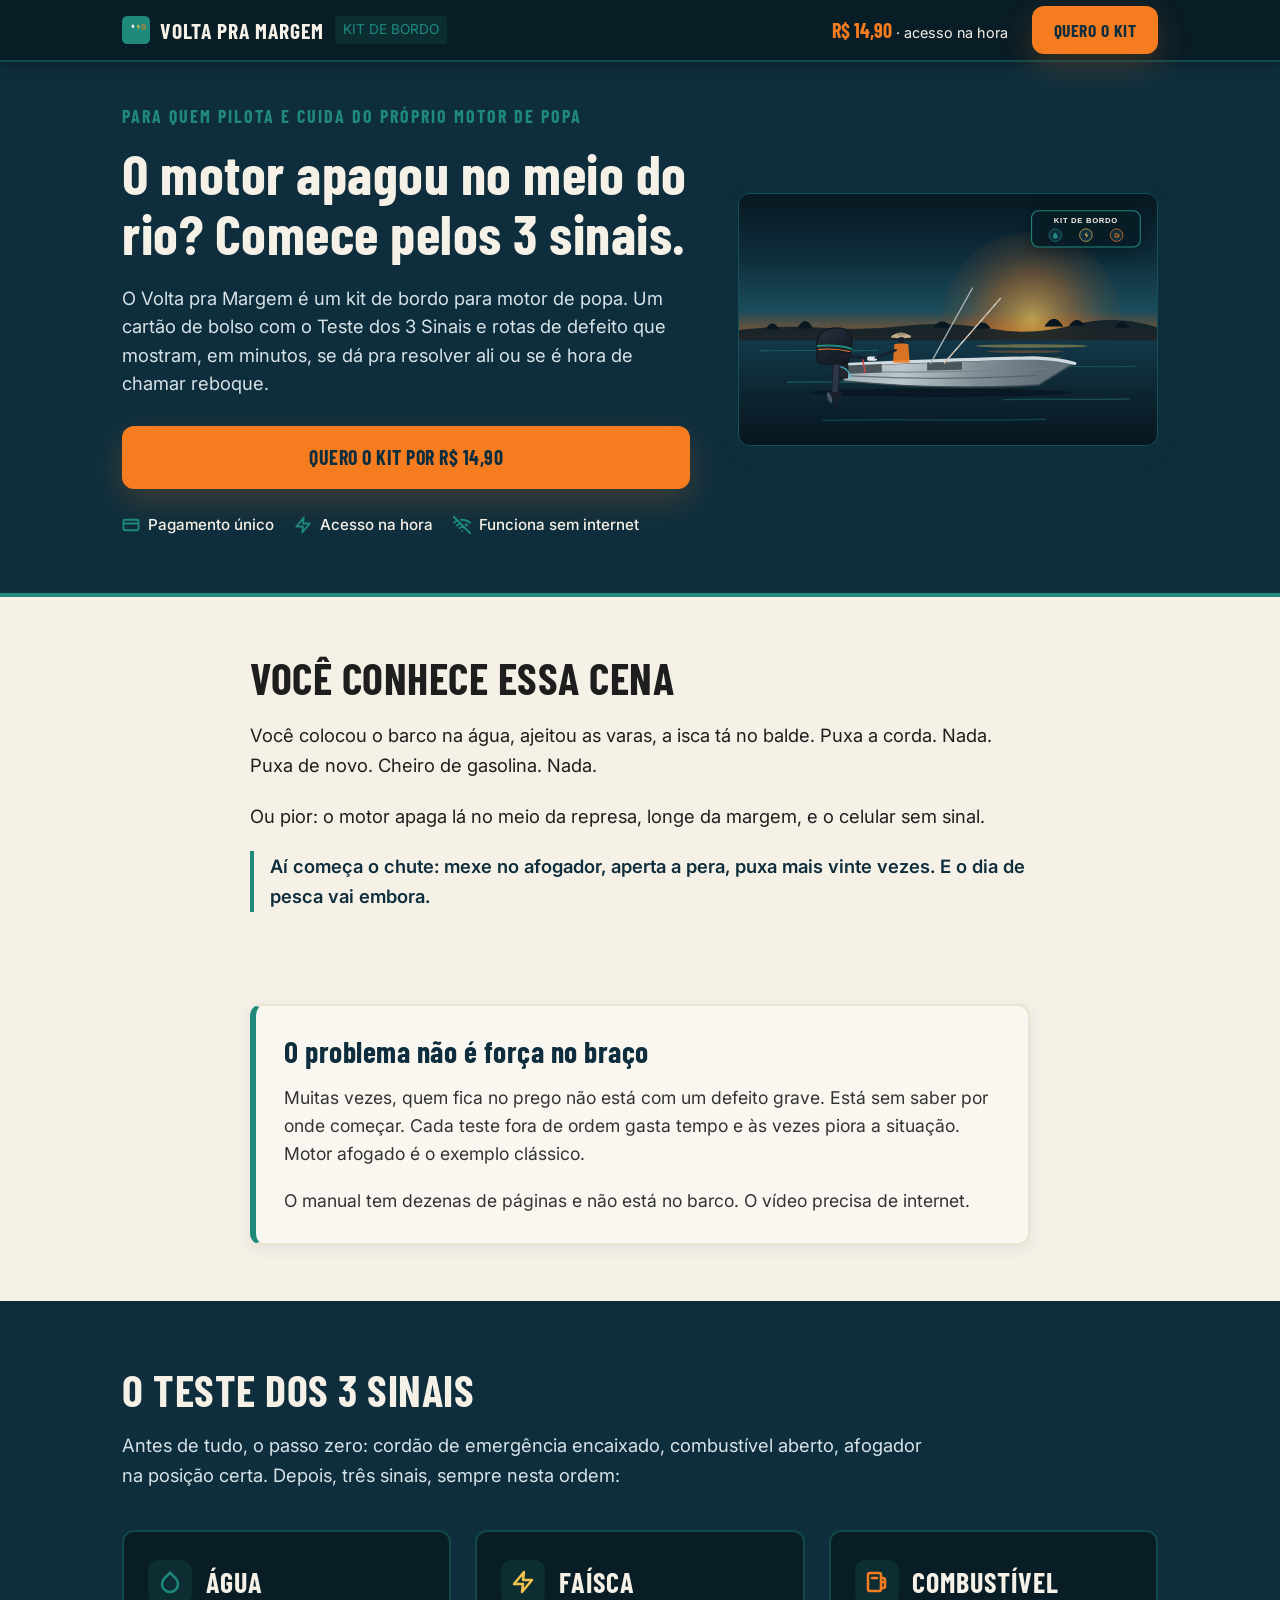
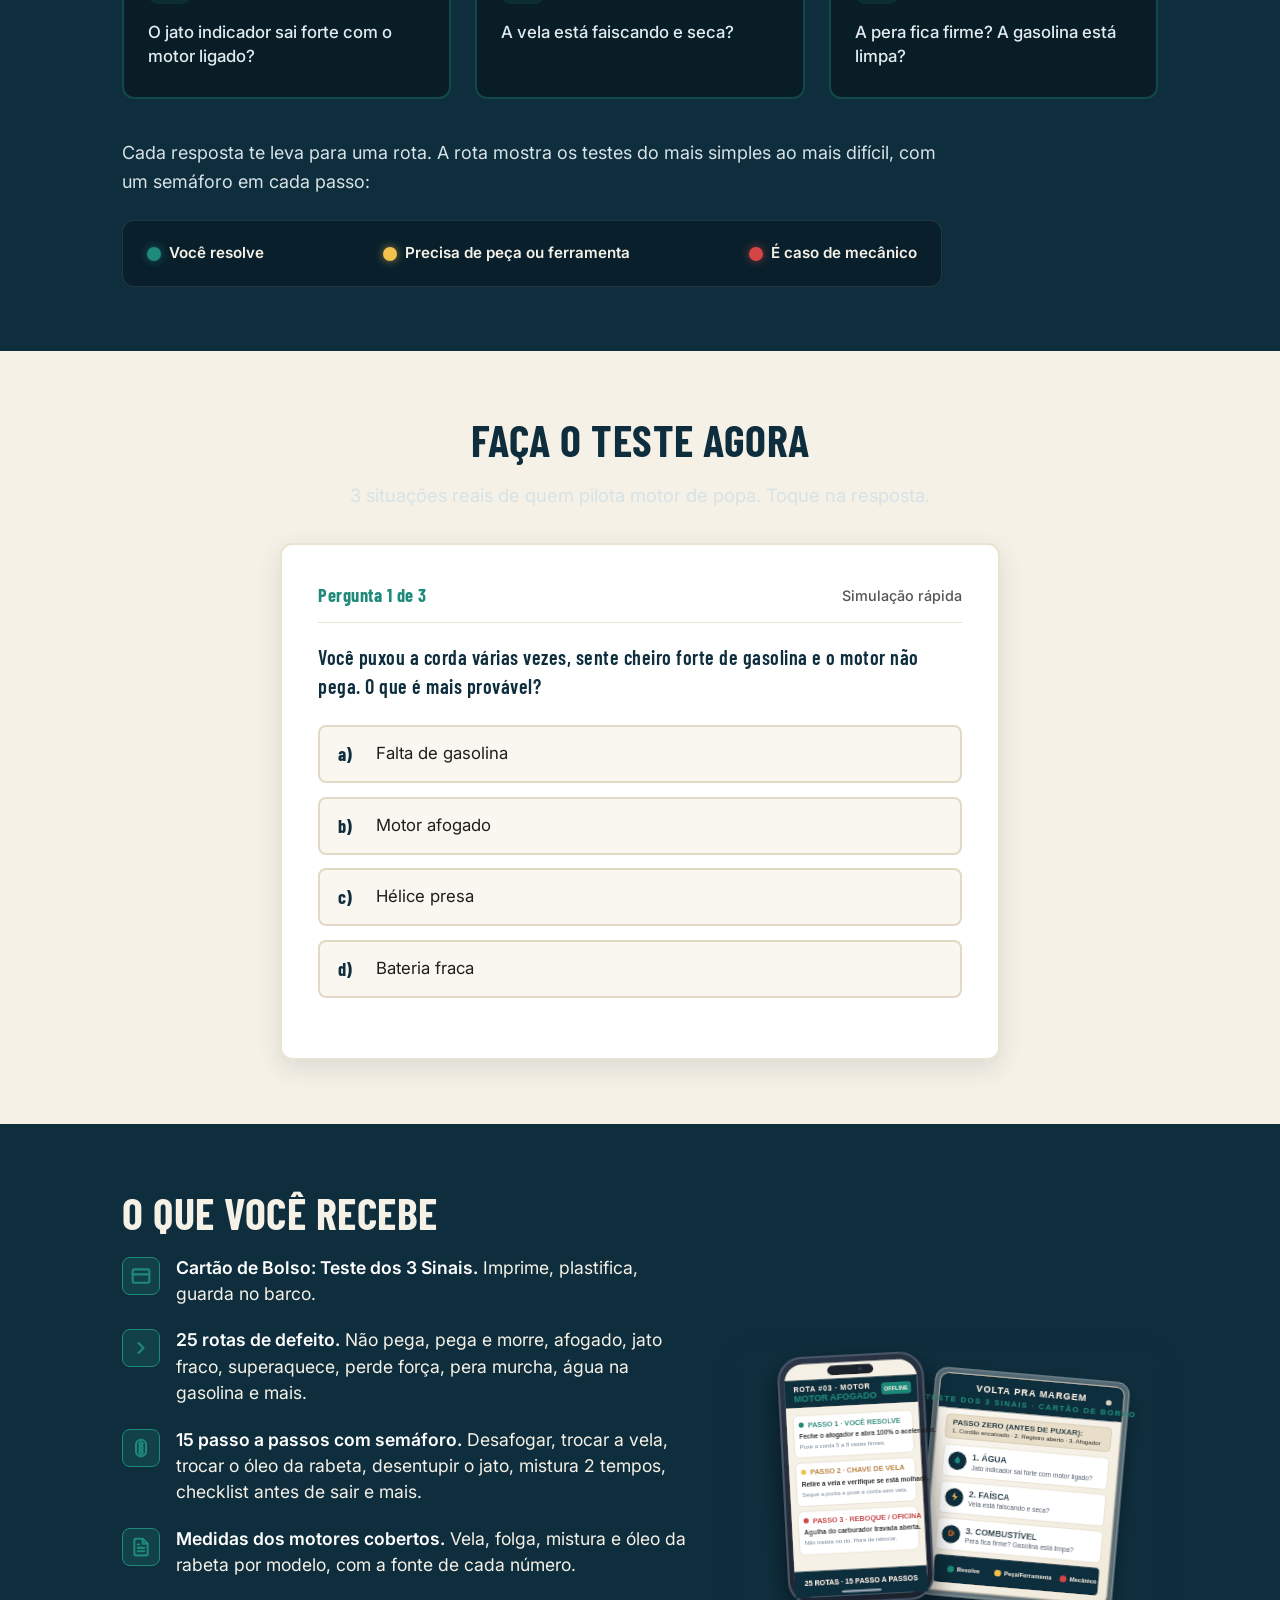
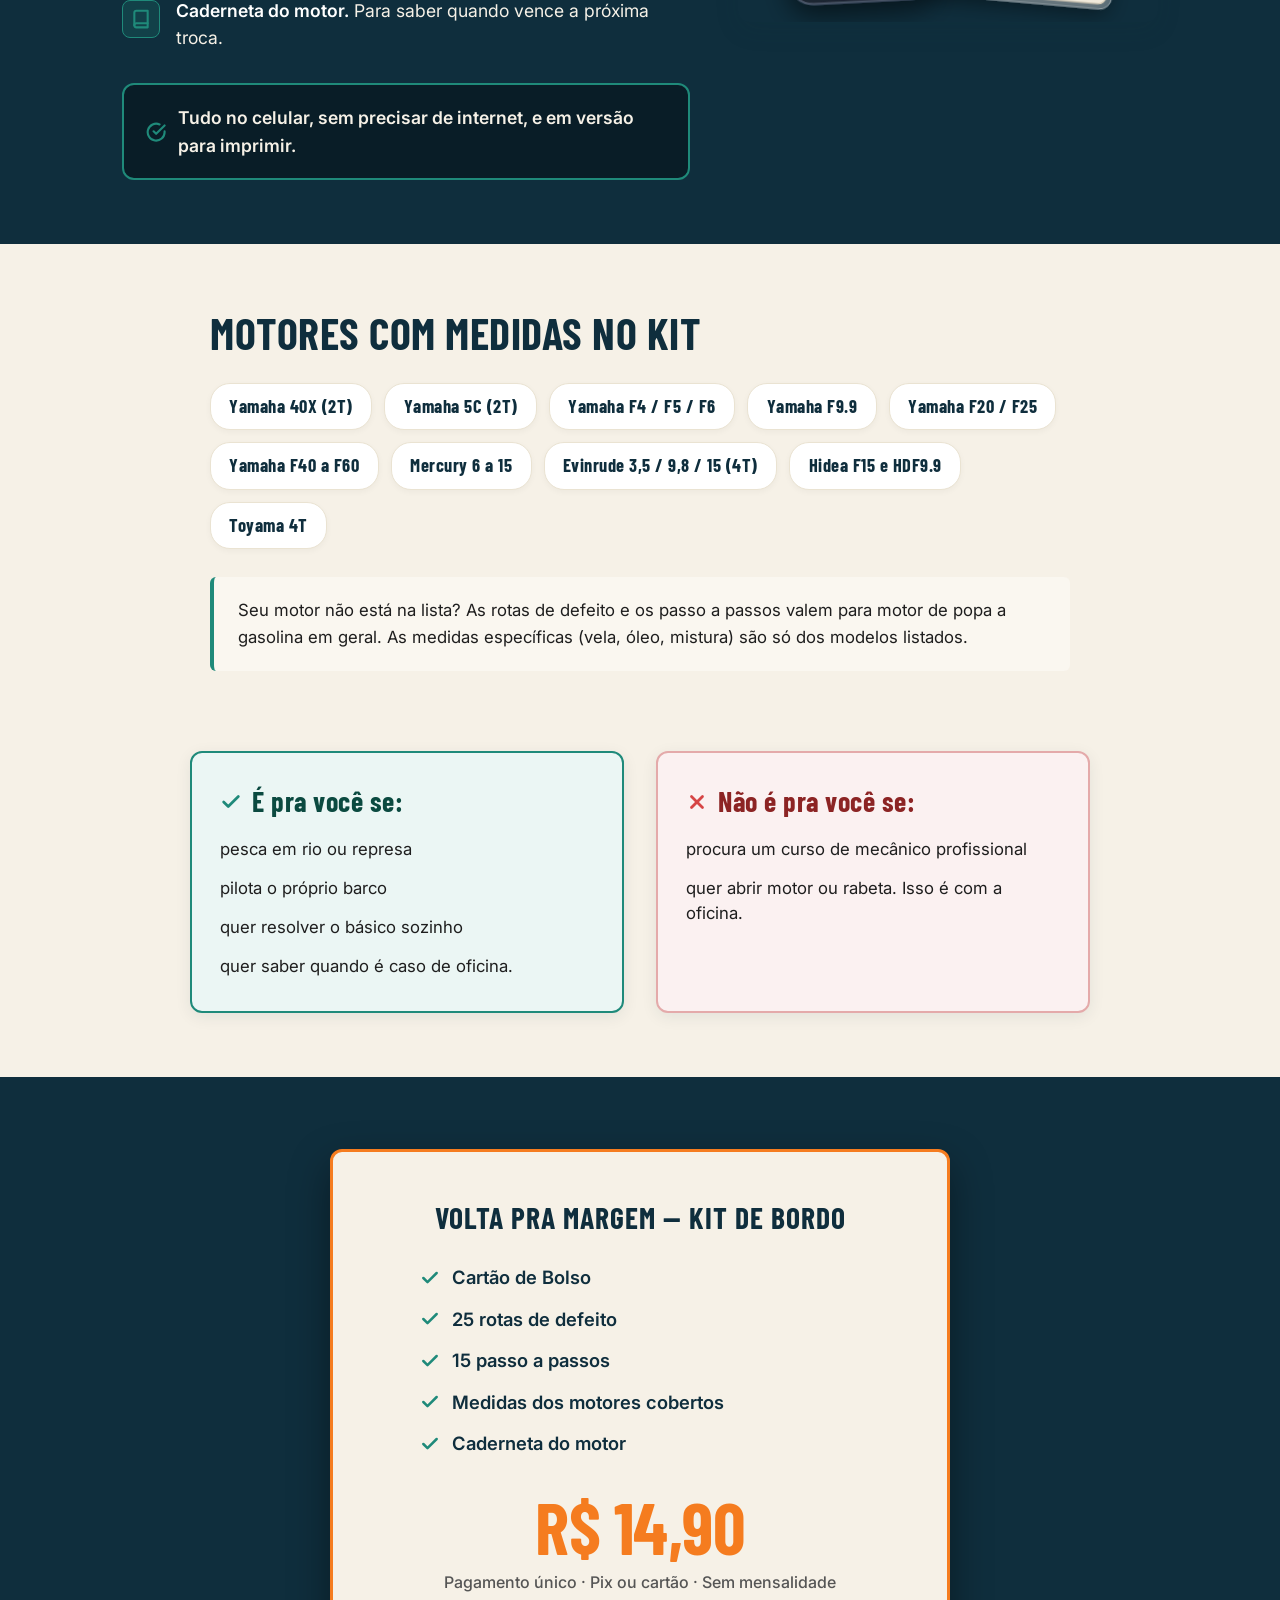
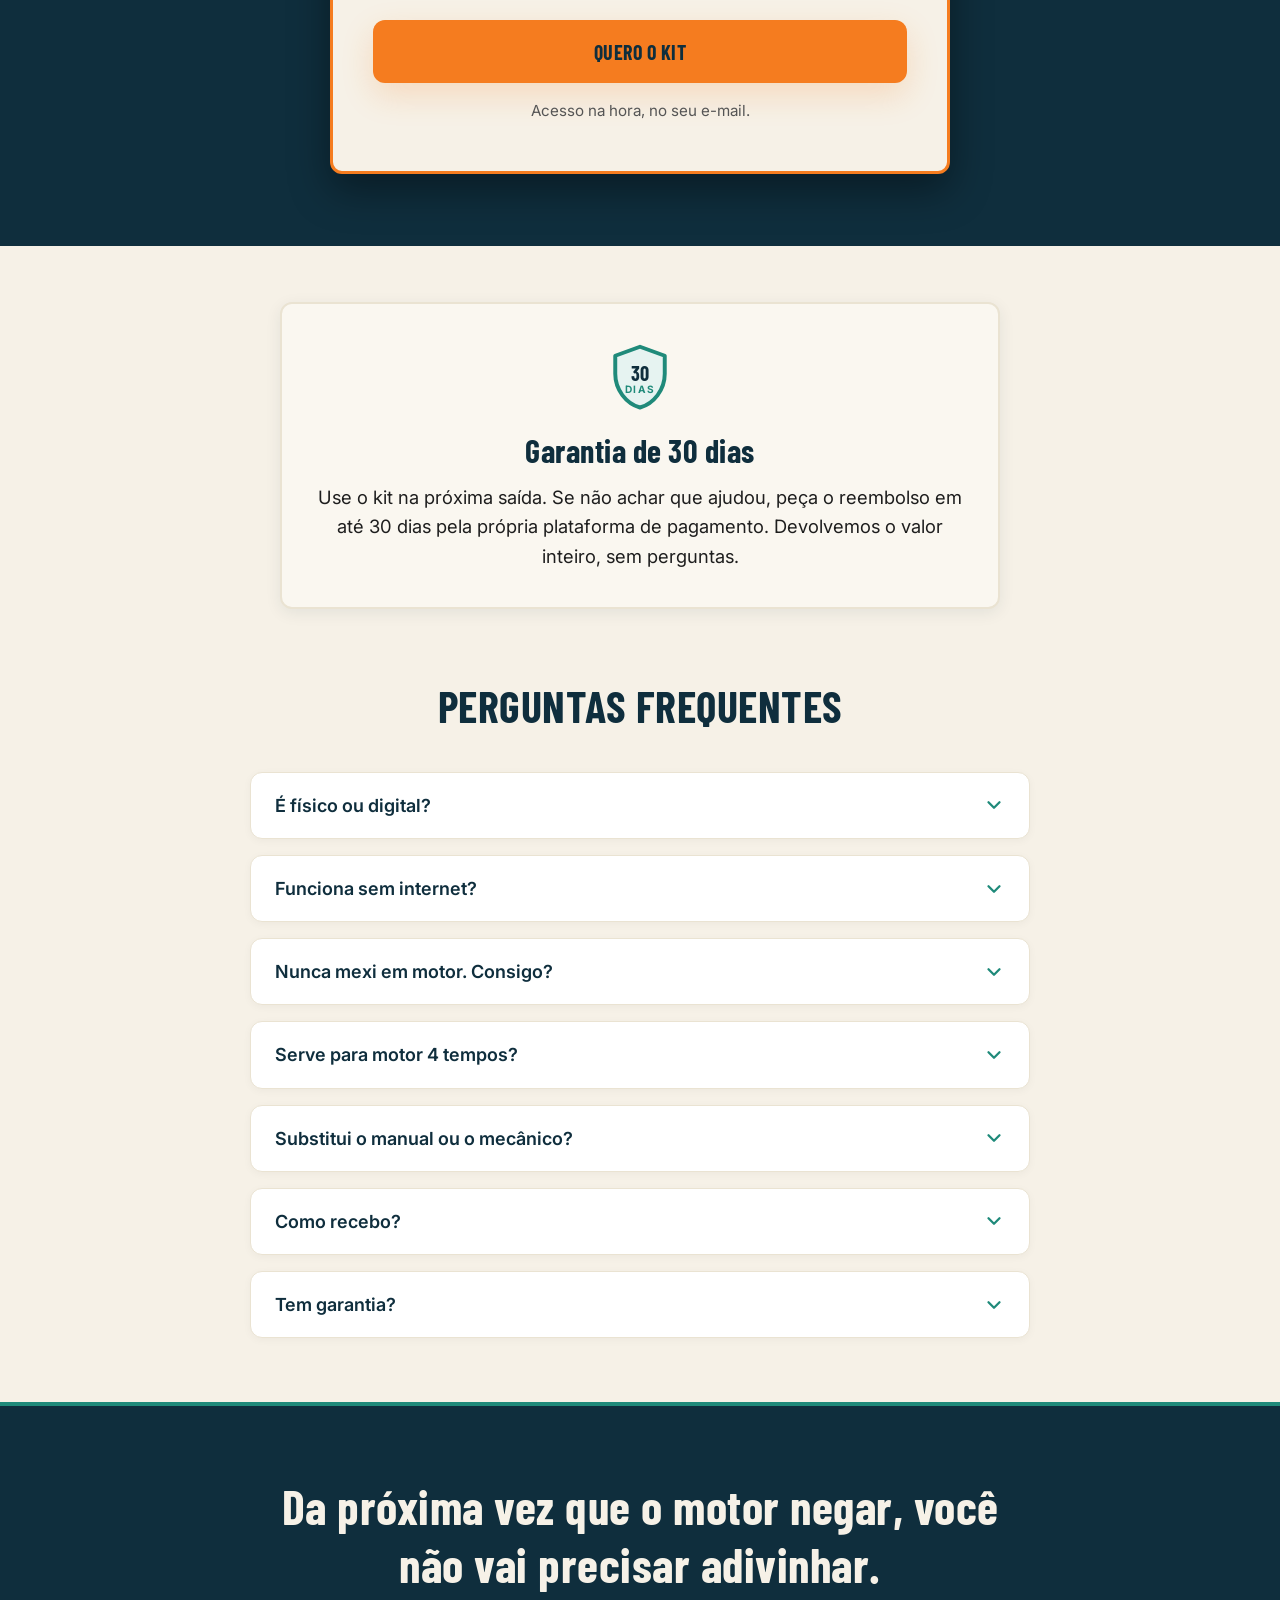
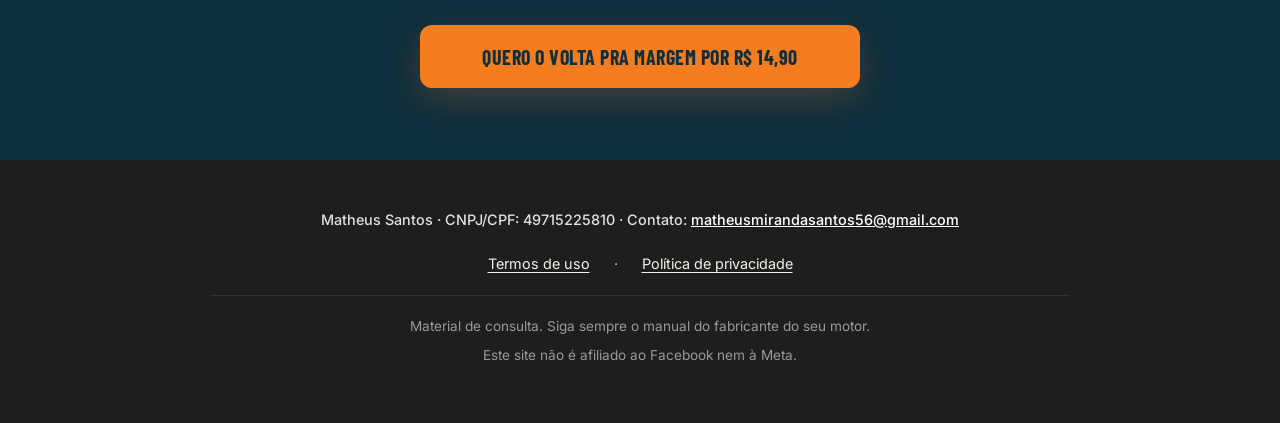
==== index.html @ 2befd1b4 "Add files via upload" ====
<!DOCTYPE html>
<html lang="pt-BR">
<head>
  <meta charset="UTF-8">
  <meta name="viewport" content="width=device-width, initial-scale=1.0">
  <title>Volta pra Margem | Kit de bordo para motor de popa</title>
  
  <!-- SEO Básico e Metadados -->
  <meta name="description" content="O motor apagou no meio do rio? O Volta pra Margem é um kit de bordo para motor de popa com o Teste dos 3 Sinais e rotas de defeito que mostram, em minutos, se dá pra resolver ali ou se é hora de chamar reboque.">
  <meta name="author" content="Matheus Santos">
  <meta name="robots" content="index, follow">
  <link rel="canonical" href="./index.html">
  <link rel="icon" type="image/svg+xml" href="assets/favicon.svg">

  <!-- Open Graph / Redes Sociais -->
  <meta property="og:type" content="website">
  <meta property="og:url" content="./">
  <meta property="og:title" content="Volta pra Margem | Kit de bordo para motor de popa">
  <meta property="og:description" content="O motor apagou no meio do rio? Comece pelos 3 sinais. Kit de bordo para motor de popa por R$ 14,90 com acesso na hora.">
  <meta property="og:image" content="assets/og.png">
  <meta property="og:locale" content="pt_BR">
  <meta name="twitter:card" content="summary_large_image">
  <meta name="twitter:title" content="Volta pra Margem | Kit de bordo para motor de popa">
  <meta name="twitter:description" content="O motor apagou no meio do rio? Comece pelos 3 sinais. Kit de bordo para motor de popa com rotas de defeito.">
  <meta name="twitter:image" content="assets/og.png">

  <!-- Fontes do Google: Barlow Condensed (700) e Inter (400, 500, 600, 700) -->
  <link rel="preconnect" href="https://fonts.googleapis.com">
  <link rel="preconnect" href="https://fonts.gstatic.com" crossorigin>
  <link href="https://fonts.googleapis.com/css2?family=Barlow+Condensed:wght@700&family=Inter:wght@400;500;600;700&display=swap" rel="stylesheet">

  <!-- Folha de Estilos Principal -->
  <link rel="stylesheet" href="assets/style.css">

  <!-- Meta Pixel Code -->
  <script>
    const PIXEL_META_ID = '515619077217163';
    // Se o ID ainda for marcador entre colchetes, não carrega o pixel
    if (PIXEL_META_ID && !PIXEL_META_ID.includes('[') && !PIXEL_META_ID.includes(']')) {
      !function(f,b,e,v,n,t,s)
      {if(f.fbq)return;n=f.fbq=function(){n.callMethod?
      n.callMethod.apply(n,arguments):n.queue.push(arguments)};
      if(!f._fbq)f._fbq=n;n.push=n;n.loaded=!0;n.version='2.0';
      n.queue=[];t=b.createElement(e);t.async=!0;
      t.src=v;s=b.getElementsByTagName(e)[0];
      s.parentNode.insertBefore(t,s)}(window, document,'script',
      'https://connect.facebook.net/en_US/fbevents.js');
      fbq('init', PIXEL_META_ID);
      fbq('track', 'PageView');
    }
  </script>
  <noscript>
    <img height="1" width="1" style="display:none" alt=""
         src="https://www.facebook.com/tr?id=515619077217163&ev=PageView&noscript=1"/>
  </noscript>
  <!-- End Meta Pixel Code -->

  <!-- SCRIPT_UTMIFY: Se preenchido no futuro, o script deve ser inserido abaixo -->
  <!-- [SCRIPT_UTMIFY] -->
</head>
<body>

  <!-- ==========================================================================
       1. BARRAS DE FIXAÇÃO (Desktop Topo / Mobile Rodapé)
       ========================================================================== -->
  <!-- Barra fixa no topo (SÓ DESKTOP) -->
  <header class="barra-fixa-desktop" aria-label="Cabeçalho fixo">
    <div class="container">
      <div class="logo-wrapper">
        <svg width="28" height="28" viewBox="0 0 64 64" fill="none" aria-hidden="true">
          <rect width="64" height="64" rx="12" fill="#1F8A7A"/>
          <path d="M22 24C22 22 25 18 25 18C25 18 28 22 28 24C28 26 26.5 27.5 25 27.5C23.5 27.5 22 26 22 24Z" fill="#F6F1E7"/>
          <path d="M38 17L33.5 25H37.5L35.5 32L41.5 23.5H37.5L38 17Z" fill="#F2C14E"/>
          <path d="M47 20H51C52 20 53 21 53 22V29H46V21C46 20.5 46.5 20 47 20Z" stroke="#F57C1F" stroke-width="2" fill="none"/>
        </svg>
        <span class="logo-texto">VOLTA PRA MARGEM</span>
        <span class="logo-tag">KIT DE BORDO</span>
      </div>
      <div class="acoes-desktop">
        <div class="preco-topo">
          R$ 14,90 <span>· acesso na hora</span>
        </div>
        <a href="https://pay.cakto.com.br/3dviaos_1294380" class="btn-compra btn-checkout" data-checkout="https://pay.cakto.com.br/3dviaos_1294380">
          Quero o kit
        </a>
      </div>
    </div>
  </header>

  <!-- Botão fixo no rodapé (SÓ CELULAR, aparece depois do hero) -->
  <aside id="barraMobile" class="barra-fixa-mobile" aria-hidden="true" aria-label="Barra de compra rápida">
    <div class="info-mobile">
      <span class="preco-mobile">R$ 14,90</span>
      <span class="texto-mobile">acesso na hora</span>
    </div>
    <a href="https://pay.cakto.com.br/3dviaos_1294380" class="btn-compra btn-checkout" data-checkout="https://pay.cakto.com.br/3dviaos_1294380">
      Quero o kit
    </a>
  </aside>

  <!-- ==========================================================================
       2. HERO (Fundo Azul-Rio, Texto Areia)
       ========================================================================== -->
  <section id="hero" class="secao-hero">
    <div class="container">
      <div class="hero-grid">
        <div class="hero-conteudo">
          <span class="pre-titulo">PARA QUEM PILOTA E CUIDA DO PRÓPRIO MOTOR DE POPA</span>
          <h1 class="titulo-hero">O motor apagou no meio do rio? Comece pelos 3 sinais.</h1>
          <p class="subtitulo-hero">
            O Volta pra Margem é um kit de bordo para motor de popa. Um cartão de bolso com o Teste dos 3 Sinais e rotas de defeito que mostram, em minutos, se dá pra resolver ali ou se é hora de chamar reboque.
          </p>

          <div class="hero-cta">
            <a href="https://pay.cakto.com.br/3dviaos_1294380" class="btn-compra btn-checkout" data-checkout="https://pay.cakto.com.br/3dviaos_1294380">
              Quero o kit por R$ 14,90
            </a>
          </div>

          <div class="hero-beneficios" aria-label="Benefícios do kit">
            <div class="item-beneficio">
              <!-- Ícone Pagamento Único SVG -->
              <svg viewBox="0 0 24 24" fill="none" stroke="currentColor" stroke-width="2.5" stroke-linecap="round" stroke-linejoin="round" aria-hidden="true">
                <rect x="2" y="5" width="20" height="14" rx="2"/>
                <line x1="2" y1="10" x2="22" y2="10"/>
              </svg>
              <span>Pagamento único</span>
            </div>

            <div class="item-beneficio">
              <!-- Ícone Raio Acesso Imediato SVG -->
              <svg viewBox="0 0 24 24" fill="none" stroke="currentColor" stroke-width="2.5" stroke-linecap="round" stroke-linejoin="round" aria-hidden="true">
                <polygon points="13 2 3 14 12 14 11 22 21 10 12 10 13 2"/>
              </svg>
              <span>Acesso na hora</span>
            </div>

            <div class="item-beneficio">
              <!-- Ícone Funciona sem internet SVG -->
              <svg viewBox="0 0 24 24" fill="none" stroke="currentColor" stroke-width="2.5" stroke-linecap="round" stroke-linejoin="round" aria-hidden="true">
                <line x1="1" y1="1" x2="23" y2="23"/>
                <path d="M16.72 11.06A10.94 10.94 0 0 1 19 12.55"/>
                <path d="M5 12.55a10.94 10.94 0 0 1 5.17-2.39"/>
                <path d="M10.71 5.05A16 16 0 0 1 22.58 9"/>
                <path d="M1.42 9a15.91 15.91 0 0 1 4.7-2.88"/>
                <path d="M8.53 16.11a6 6 0 0 1 6.95 0"/>
                <line x1="12" y1="20" x2="12.01" y2="20"/>
              </svg>
              <span>Funciona sem internet</span>
            </div>
          </div>
        </div>

        <div class="hero-imagem">
          <!-- TROCAR POR FOTO REAL DO CARTÃO NA MÃO, NO BARCO -->
          <img src="assets/hero-barco.svg" width="600" height="360" alt="Ilustração náutica de um barco de alumínio com motor de popa navegando numa represa ao entardecer" loading="eager">
        </div>
      </div>
    </div>
  </section>

  <!-- ==========================================================================
       3. A CENA (Fundo Areia)
       ========================================================================== -->
  <section class="secao-cena">
    <div class="container">
      <div class="cena-wrapper">
        <h2 class="titulo-secao">Você conhece essa cena</h2>
        <p class="paragrafo-cena">
          Você colocou o barco na água, ajeitou as varas, a isca tá no balde. Puxa a corda. Nada. Puxa de novo. Cheiro de gasolina. Nada.
        </p>
        <p class="paragrafo-cena">
          Ou pior: o motor apaga lá no meio da represa, longe da margem, e o celular sem sinal.
        </p>
        <p class="paragrafo-cena paragrafo-destaque">
          Aí começa o chute: mexe no afogador, aperta a pera, puxa mais vinte vezes. E o dia de pesca vai embora.
        </p>
      </div>
    </div>
  </section>

  <!-- ==========================================================================
       4. POR QUE ACONTECE (Fundo Areia, Caixa Destacada)
       ========================================================================== -->
  <section class="secao-porque">
    <div class="container">
      <div class="caixa-destaque-porque">
        <h3 class="tipo-placa">O problema não é força no braço</h3>
        <p>
          Muitas vezes, quem fica no prego não está com um defeito grave. Está sem saber por onde começar. Cada teste fora de ordem gasta tempo e às vezes piora a situação. Motor afogado é o exemplo clássico.
        </p>
        <p>
          O manual tem dezenas de páginas e não está no barco. O vídeo precisa de internet.
        </p>
      </div>
    </div>
  </section>

  <!-- ==========================================================================
       5. O MECANISMO (Fundo Azul-Rio)
       ========================================================================== -->
  <section class="secao-mecanismo">
    <div class="container">
      <div class="mecanismo-cabecalho">
        <h2 class="titulo-secao">O Teste dos 3 Sinais</h2>
        <p>
          Antes de tudo, o passo zero: cordão de emergência encaixado, combustível aberto, afogador na posição certa. Depois, três sinais, sempre nesta ordem:
        </p>
      </div>

      <!-- Três Cards Grandes: Água, Faísca, Combustível -->
      <div class="cards-tres-sinais">
        <!-- Card 1: Água -->
        <div class="card-sinal">
          <div class="card-sinal-topo">
            <div class="icone-sinal-svg" aria-hidden="true">
              <!-- Gota SVG Náutica sem emoji -->
              <svg width="24" height="24" viewBox="0 0 24 24" fill="none" stroke="#1F8A7A" stroke-width="2.5" stroke-linecap="round" stroke-linejoin="round">
                <path d="M12 2.69l5.66 5.66a8 8 0 1 1-11.31 0z"/>
              </svg>
            </div>
            <h3 class="card-sinal-nome">ÁGUA</h3>
          </div>
          <p class="card-sinal-pergunta">O jato indicador sai forte com o motor ligado?</p>
        </div>

        <!-- Card 2: Faísca -->
        <div class="card-sinal">
          <div class="card-sinal-topo">
            <div class="icone-sinal-svg" aria-hidden="true">
              <!-- Raio SVG Náutico sem emoji -->
              <svg width="24" height="24" viewBox="0 0 24 24" fill="none" stroke="#F2C14E" stroke-width="2.5" stroke-linecap="round" stroke-linejoin="round">
                <polygon points="13 2 3 14 12 14 11 22 21 10 12 10 13 2"/>
              </svg>
            </div>
            <h3 class="card-sinal-nome">FAÍSCA</h3>
          </div>
          <p class="card-sinal-pergunta">A vela está faiscando e seca?</p>
        </div>

        <!-- Card 3: Combustível -->
        <div class="card-sinal">
          <div class="card-sinal-topo">
            <div class="icone-sinal-svg" aria-hidden="true">
              <!-- Bomba de Combustível SVG Náutica sem emoji -->
              <svg width="24" height="24" viewBox="0 0 24 24" fill="none" stroke="#F57C1F" stroke-width="2.5" stroke-linecap="round" stroke-linejoin="round">
                <rect x="3" y="3" width="13" height="18" rx="2"/>
                <path d="M7 8h5"/>
                <path d="M16 8h2a2 2 0 0 1 2 2v6a2 2 0 0 1-2 2h-2"/>
                <line x1="16" y1="12" x2="20" y2="12"/>
              </svg>
            </div>
            <h3 class="card-sinal-nome">COMBUSTÍVEL</h3>
          </div>
          <p class="card-sinal-pergunta">A pera fica firme? A gasolina está limpa?</p>
        </div>
      </div>

      <p class="mecanismo-rodape-texto">
        Cada resposta te leva para uma rota. A rota mostra os testes do mais simples ao mais difícil, com um semáforo em cada passo:
      </p>

      <!-- Legenda do Semáforo (Três Pílulas Coloridas) -->
      <div class="legenda-semaforo" aria-label="Legenda do semáforo de manutenção">
        <div class="pilula-semaforo">
          <span class="ponto-semaforo ponto-verde" aria-hidden="true"></span>
          <span>Você resolve</span>
        </div>
        <div class="pilula-semaforo">
          <span class="ponto-semaforo ponto-amarelo" aria-hidden="true"></span>
          <span>Precisa de peça ou ferramenta</span>
        </div>
        <div class="pilula-semaforo">
          <span class="ponto-semaforo ponto-vermelho" aria-hidden="true"></span>
          <span>É caso de mecânico</span>
        </div>
      </div>
    </div>
  </section>

  <!-- ==========================================================================
       6. TESTE RÁPIDO INTERATIVO (Fundo Areia)
       ========================================================================== -->
  <section class="secao-teste">
    <div class="container">
      <div class="teste-container">
        <div class="mecanismo-cabecalho" style="text-align: center; margin-bottom: 2rem;">
          <h2 class="titulo-secao" style="color: var(--azul-rio);">Faça o teste agora</h2>
          <p class="subtitulo-secao">3 situações reais de quem pilota motor de popa. Toque na resposta.</p>
        </div>

        <div class="teste-card">
          <!-- Card de Perguntas -->
          <div id="testePerguntaContainer">
            <div class="teste-progresso">
              <span id="testeProgressoTexto" class="teste-progresso-texto">Pergunta 1 de 3</span>
              <span style="font-size: 0.9rem; color: var(--grafite-claro); font-weight: 500;">Simulação rápida</span>
            </div>

            <h3 id="testePerguntaTexto" class="teste-pergunta-texto">Carregando pergunta...</h3>

            <!-- Opções renderizadas dinamicamente via JS -->
            <div id="testeOpcoesContainer" class="teste-opcoes"></div>

            <!-- Explicação que surge após a resposta -->
            <div id="testeExplicacaoBox" class="teste-explicacao" role="alert">
              <div id="testeExplicacaoTitulo" class="teste-explicacao-titulo"></div>
              <p id="testeExplicacaoTexto" class="teste-explicacao-texto"></p>
            </div>

            <!-- Botão para avançar -->
            <button id="btnProximaPergunta" type="button" class="btn-proxima">
              Próxima Pergunta →
            </button>
          </div>

          <!-- Conclusão do Teste -->
          <div id="testeConclusaoContainer" class="teste-conclusao">
            <p class="teste-conclusao-frase">
              Isso é o que o Volta pra Margem faz em cada pane: te mostra a ordem certa.
            </p>
            <a href="https://pay.cakto.com.br/3dviaos_1294380" class="btn-compra btn-checkout" data-checkout="https://pay.cakto.com.br/3dviaos_1294380">
              Quero o kit por R$ 14,90
            </a>
          </div>
        </div>
      </div>
    </div>
  </section>

  <!-- ==========================================================================
       7. O QUE VEM NO KIT (Fundo Azul-Rio)
       ========================================================================== -->
  <section class="secao-kit">
    <div class="container">
      <div class="kit-grid">
        <div class="kit-conteudo">
          <h2 class="titulo-secao">O que você recebe</h2>
          <ul class="lista-itens-kit">
            <li class="item-kit">
              <div class="item-kit-icone" aria-hidden="true">
                <!-- Ícone Cartão SVG -->
                <svg viewBox="0 0 24 24" fill="none" stroke="currentColor" stroke-width="2.5" stroke-linecap="round" stroke-linejoin="round">
                  <rect x="2" y="4" width="20" height="16" rx="2"/>
                  <line x1="2" y1="10" x2="22" y2="10"/>
                </svg>
              </div>
              <div class="item-kit-texto">
                <strong>Cartão de Bolso: Teste dos 3 Sinais.</strong> Imprime, plastifica, guarda no barco.
              </div>
            </li>

            <li class="item-kit">
              <div class="item-kit-icone" aria-hidden="true">
                <!-- Ícone Rotas SVG -->
                <svg viewBox="0 0 24 24" fill="none" stroke="currentColor" stroke-width="2.5" stroke-linecap="round" stroke-linejoin="round">
                  <polyline points="9 18 15 12 9 6"/>
                </svg>
              </div>
              <div class="item-kit-texto">
                <strong>25 rotas de defeito.</strong> Não pega, pega e morre, afogado, jato fraco, superaquece, perde força, pera murcha, água na gasolina e mais.
              </div>
            </li>

            <li class="item-kit">
              <div class="item-kit-icone" aria-hidden="true">
                <!-- Ícone Semáforo SVG -->
                <svg viewBox="0 0 24 24" fill="none" stroke="currentColor" stroke-width="2.5" stroke-linecap="round" stroke-linejoin="round">
                  <rect x="6" y="2" width="12" height="20" rx="6"/>
                  <circle cx="12" cy="7" r="2"/>
                  <circle cx="12" cy="12" r="2"/>
                  <circle cx="12" cy="17" r="2"/>
                </svg>
              </div>
              <div class="item-kit-texto">
                <strong>15 passo a passos com semáforo.</strong> Desafogar, trocar a vela, trocar o óleo da rabeta, desentupir o jato, mistura 2 tempos, checklist antes de sair e mais.
              </div>
            </li>

            <li class="item-kit">
              <div class="item-kit-icone" aria-hidden="true">
                <!-- Ícone Tabela/Medidas SVG -->
                <svg viewBox="0 0 24 24" fill="none" stroke="currentColor" stroke-width="2.5" stroke-linecap="round" stroke-linejoin="round">
                  <path d="M14 2H6a2 2 0 0 0-2 2v16a2 2 0 0 0 2 2h12a2 2 0 0 0 2-2V8z"/>
                  <polyline points="14 2 14 8 20 8"/>
                  <line x1="16" y1="13" x2="8" y2="13"/>
                  <line x1="16" y1="17" x2="8" y2="17"/>
                  <polyline points="10 9 9 9 8 9"/>
                </svg>
              </div>
              <div class="item-kit-texto">
                <strong>Medidas dos motores cobertos.</strong> Vela, folga, mistura e óleo da rabeta por modelo, com a fonte de cada número.
              </div>
            </li>

            <li class="item-kit">
              <div class="item-kit-icone" aria-hidden="true">
                <!-- Ícone Caderneta SVG -->
                <svg viewBox="0 0 24 24" fill="none" stroke="currentColor" stroke-width="2.5" stroke-linecap="round" stroke-linejoin="round">
                  <path d="M4 19.5A2.5 2.5 0 0 1 6.5 17H20"/>
                  <path d="M6.5 2H20v20H6.5A2.5 2.5 0 0 1 4 19.5v-15A2.5 2.5 0 0 1 6.5 2z"/>
                </svg>
              </div>
              <div class="item-kit-texto">
                <strong>Caderneta do motor.</strong> Para saber quando vence a próxima troca.
              </div>
            </li>
          </ul>

          <div class="kit-frase-final">
            <svg width="24" height="24" viewBox="0 0 24 24" fill="none" stroke="#1F8A7A" stroke-width="2.5" stroke-linecap="round" stroke-linejoin="round" aria-hidden="true">
              <path d="M22 11.08V12a10 10 0 1 1-5.93-9.14"/>
              <polyline points="22 4 12 14.01 9 11.01"/>
            </svg>
            <span>Tudo no celular, sem precisar de internet, e em versão para imprimir.</span>
          </div>
        </div>

        <div class="kit-imagem">
          <!-- TROCAR POR FOTO REAL DO MATERIAL -->
          <img src="assets/mockup-material.svg" width="640" height="420" alt="Mockup do kit Volta pra Margem mostrando o aplicativo no celular e o cartão de bolso plastificado" loading="lazy">
        </div>
      </div>
    </div>
  </section>

  <!-- ==========================================================================
       8. MOTORES COBERTOS (Fundo Areia)
       ========================================================================== -->
  <section class="secao-motores">
    <div class="container">
      <div class="motores-container">
        <h2 class="titulo-secao" style="color: var(--azul-rio); margin-bottom: 1.5rem;">Motores com medidas no kit</h2>
        
        <!-- ATUALIZAR A LISTA CONFORME AS FICHAS FICAREM PRONTAS -->
        <div class="chips-motores" aria-label="Modelos de motores com especificações detalhadas no kit">
          <span class="chip-motor">Yamaha 40X (2T)</span>
          <span class="chip-motor">Yamaha 5C (2T)</span>
          <span class="chip-motor">Yamaha F4 / F5 / F6</span>
          <span class="chip-motor">Yamaha F9.9</span>
          <span class="chip-motor">Yamaha F20 / F25</span>
          <span class="chip-motor">Yamaha F40 a F60</span>
          <span class="chip-motor">Mercury 6 a 15</span>
          <span class="chip-motor">Evinrude 3,5 / 9,8 / 15 (4T)</span>
          <span class="chip-motor">Hidea F15 e HDF9.9</span>
          <span class="chip-motor">Toyama 4T</span>
        </div>

        <div class="texto-motores-aviso">
          Seu motor não está na lista? As rotas de defeito e os passo a passos valem para motor de popa a gasolina em geral. As medidas específicas (vela, óleo, mistura) são só dos modelos listados.
        </div>
      </div>
    </div>
  </section>

  <!-- ==========================================================================
       9. PARA QUEM É / NÃO É (Fundo Areia, Duas Colunas)
       ========================================================================== -->
  <section class="secao-publico">
    <div class="container">
      <div class="publico-grid">
        <!-- Coluna: É pra você se -->
        <div class="card-publico card-publico-sim">
          <h3 class="card-publico-titulo">
            <svg class="item-publico-icone" viewBox="0 0 24 24" fill="none" stroke="#1F8A7A" stroke-width="3" stroke-linecap="round" stroke-linejoin="round" aria-hidden="true">
              <polyline points="20 6 9 17 4 12"/>
            </svg>
            É pra você se:
          </h3>
          <ul class="lista-publico">
            <li class="item-publico">pesca em rio ou represa</li>
            <li class="item-publico">pilota o próprio barco</li>
            <li class="item-publico">quer resolver o básico sozinho</li>
            <li class="item-publico">quer saber quando é caso de oficina.</li>
          </ul>
        </div>

        <!-- Coluna: Não é pra você se -->
        <div class="card-publico card-publico-nao">
          <h3 class="card-publico-titulo">
            <svg class="item-publico-icone" viewBox="0 0 24 24" fill="none" stroke="#D64545" stroke-width="3" stroke-linecap="round" stroke-linejoin="round" aria-hidden="true">
              <line x1="18" y1="6" x2="6" y2="18"/>
              <line x1="6" y1="6" x2="18" y2="18"/>
            </svg>
            Não é pra você se:
          </h3>
          <ul class="lista-publico">
            <li class="item-publico">procura um curso de mecânico profissional</li>
            <li class="item-publico">quer abrir motor ou rabeta. Isso é com a oficina.</li>
          </ul>
        </div>
      </div>
    </div>
  </section>

  <!-- ==========================================================================
       10. OFERTA (id="oferta", Fundo Azul-Rio, Card Central Areia com Borda Laranja)
       ========================================================================== -->
  <section id="oferta" class="secao-oferta">
    <div class="container">
      <div class="oferta-container">
        <div class="card-oferta-central">
          <h2 class="card-oferta-titulo">VOLTA PRA MARGEM — KIT DE BORDO</h2>

          <ul class="lista-itens-oferta">
            <li class="item-oferta">
              <svg viewBox="0 0 24 24" fill="none" stroke="currentColor" stroke-width="3" stroke-linecap="round" stroke-linejoin="round" aria-hidden="true">
                <polyline points="20 6 9 17 4 12"/>
              </svg>
              <span>Cartão de Bolso</span>
            </li>
            <li class="item-oferta">
              <svg viewBox="0 0 24 24" fill="none" stroke="currentColor" stroke-width="3" stroke-linecap="round" stroke-linejoin="round" aria-hidden="true">
                <polyline points="20 6 9 17 4 12"/>
              </svg>
              <span>25 rotas de defeito</span>
            </li>
            <li class="item-oferta">
              <svg viewBox="0 0 24 24" fill="none" stroke="currentColor" stroke-width="3" stroke-linecap="round" stroke-linejoin="round" aria-hidden="true">
                <polyline points="20 6 9 17 4 12"/>
              </svg>
              <span>15 passo a passos</span>
            </li>
            <li class="item-oferta">
              <svg viewBox="0 0 24 24" fill="none" stroke="currentColor" stroke-width="3" stroke-linecap="round" stroke-linejoin="round" aria-hidden="true">
                <polyline points="20 6 9 17 4 12"/>
              </svg>
              <span>Medidas dos motores cobertos</span>
            </li>
            <li class="item-oferta">
              <svg viewBox="0 0 24 24" fill="none" stroke="currentColor" stroke-width="3" stroke-linecap="round" stroke-linejoin="round" aria-hidden="true">
                <polyline points="20 6 9 17 4 12"/>
              </svg>
              <span>Caderneta do motor</span>
            </li>
          </ul>

          <div class="bloco-preco">
            <div class="preco-destaque-laranja">R$ 14,90</div>
            <div class="detalhes-pagamento">
              Pagamento único · Pix ou cartão · Sem mensalidade
            </div>
          </div>

          <a href="https://pay.cakto.com.br/3dviaos_1294380" class="btn-compra btn-checkout" data-checkout="https://pay.cakto.com.br/3dviaos_1294380">
            Quero o kit
          </a>

          <div class="aviso-entrega-imediata">
            Acesso na hora, no seu e-mail.
          </div>
        </div>
      </div>
    </div>
  </section>

  <!-- ==========================================================================
       11. GARANTIA (Fundo Areia)
       ========================================================================== -->
  <section class="secao-garantia">
    <div class="container">
      <div class="garantia-wrapper">
        <!-- Ícone Escudo Simples SVG com 30 dias -->
        <svg class="escudo-garantia-svg" viewBox="0 0 64 64" fill="none" aria-hidden="true">
          <path d="M32 6L10 14V30C10 44 19.5 56.5 32 60C44.5 56.5 54 44 54 30V14L32 6Z" fill="#E6F3F1" stroke="#1F8A7A" stroke-width="3.5" stroke-linejoin="round"/>
          <text x="32" y="36" fill="#0F2E3D" font-family="'Barlow Condensed', sans-serif" font-weight="700" font-size="18" text-anchor="middle">30</text>
          <text x="32" y="47" fill="#1F8A7A" font-family="'Inter', sans-serif" font-weight="700" font-size="9" text-anchor="middle" letter-spacing="1">DIAS</text>
        </svg>

        <h2 class="titulo-garantia">Garantia de 30 dias</h2>
        <p class="texto-garantia">
          Use o kit na próxima saída. Se não achar que ajudou, peça o reembolso em até 30 dias pela própria plataforma de pagamento. Devolvemos o valor inteiro, sem perguntas.
        </p>
      </div>
    </div>
  </section>

  <!-- ==========================================================================
       12. PERGUNTAS FREQUENTES (Acordeão, Fundo Areia)
       ========================================================================== -->
  <section class="secao-faq">
    <div class="container">
      <div class="faq-container">
        <h2 class="titulo-secao" style="color: var(--azul-rio); text-align: center; margin-bottom: 2.5rem;">Perguntas Frequentes</h2>

        <div class="lista-faq">
          <!-- FAQ 1 -->
          <div class="faq-item">
            <button type="button" class="faq-pergunta-btn" aria-expanded="false">
              <span>É físico ou digital?</span>
              <svg class="faq-icone-seta" viewBox="0 0 24 24" fill="none" stroke="currentColor" stroke-width="2.5" stroke-linecap="round" stroke-linejoin="round" aria-hidden="true">
                <polyline points="6 9 12 15 18 9"/>
              </svg>
            </button>
            <div class="faq-resposta-conteudo">
              <p>Digital. Você baixa no celular e pode imprimir quantas vezes quiser.</p>
            </div>
          </div>

          <!-- FAQ 2 -->
          <div class="faq-item">
            <button type="button" class="faq-pergunta-btn" aria-expanded="false">
              <span>Funciona sem internet?</span>
              <svg class="faq-icone-seta" viewBox="0 0 24 24" fill="none" stroke="currentColor" stroke-width="2.5" stroke-linecap="round" stroke-linejoin="round" aria-hidden="true">
                <polyline points="6 9 12 15 18 9"/>
              </svg>
            </button>
            <div class="faq-resposta-conteudo">
              <p>Sim. Depois de baixado, abre sem sinal.</p>
            </div>
          </div>

          <!-- FAQ 3 -->
          <div class="faq-item">
            <button type="button" class="faq-pergunta-btn" aria-expanded="false">
              <span>Nunca mexi em motor. Consigo?</span>
              <svg class="faq-icone-seta" viewBox="0 0 24 24" fill="none" stroke="currentColor" stroke-width="2.5" stroke-linecap="round" stroke-linejoin="round" aria-hidden="true">
                <polyline points="6 9 12 15 18 9"/>
              </svg>
            </button>
            <div class="faq-resposta-conteudo">
              <p>O semáforo mostra o que dá pra fazer sozinho. O resto é com o mecânico, e você vai saber explicar o defeito.</p>
            </div>
          </div>

          <!-- FAQ 4 -->
          <div class="faq-item">
            <button type="button" class="faq-pergunta-btn" aria-expanded="false">
              <span>Serve para motor 4 tempos?</span>
              <svg class="faq-icone-seta" viewBox="0 0 24 24" fill="none" stroke="currentColor" stroke-width="2.5" stroke-linecap="round" stroke-linejoin="round" aria-hidden="true">
                <polyline points="6 9 12 15 18 9"/>
              </svg>
            </button>
            <div class="faq-resposta-conteudo">
              <p>As rotas e os passo a passos mostram o que muda entre 2 e 4 tempos. As medidas valem para os modelos listados.</p>
            </div>
          </div>

          <!-- FAQ 5 -->
          <div class="faq-item">
            <button type="button" class="faq-pergunta-btn" aria-expanded="false">
              <span>Substitui o manual ou o mecânico?</span>
              <svg class="faq-icone-seta" viewBox="0 0 24 24" fill="none" stroke="currentColor" stroke-width="2.5" stroke-linecap="round" stroke-linejoin="round" aria-hidden="true">
                <polyline points="6 9 12 15 18 9"/>
              </svg>
            </button>
            <div class="faq-resposta-conteudo">
              <p>Não. É um guia de consulta rápida. Siga sempre o manual do seu motor.</p>
            </div>
          </div>

          <!-- FAQ 6 -->
          <div class="faq-item">
            <button type="button" class="faq-pergunta-btn" aria-expanded="false">
              <span>Como recebo?</span>
              <svg class="faq-icone-seta" viewBox="0 0 24 24" fill="none" stroke="currentColor" stroke-width="2.5" stroke-linecap="round" stroke-linejoin="round" aria-hidden="true">
                <polyline points="6 9 12 15 18 9"/>
              </svg>
            </button>
            <div class="faq-resposta-conteudo">
              <p>No e-mail, logo após a confirmação do pagamento.</p>
            </div>
          </div>

          <!-- FAQ 7 -->
          <div class="faq-item">
            <button type="button" class="faq-pergunta-btn" aria-expanded="false">
              <span>Tem garantia?</span>
              <svg class="faq-icone-seta" viewBox="0 0 24 24" fill="none" stroke="currentColor" stroke-width="2.5" stroke-linecap="round" stroke-linejoin="round" aria-hidden="true">
                <polyline points="6 9 12 15 18 9"/>
              </svg>
            </button>
            <div class="faq-resposta-conteudo">
              <p>Sim, 30 dias.</p>
            </div>
          </div>
        </div>
      </div>
    </div>
  </section>

  <!-- ==========================================================================
       ESPAÇO RESERVADO PARA DEPOIMENTOS FUTUROS
       ========================================================================== -->
  <!-- ATIVAR SÓ COM DEPOIMENTOS REAIS -->
  <section class="secao-depoimentos-futuros" style="display: none;" aria-hidden="true">
    <div class="container">
      <h2>O que dizem os pescadores</h2>
      <!-- Inserir depoimentos reais com autorização quando houver -->
    </div>
  </section>

  <!-- ==========================================================================
       13. CTA FINAL (Fundo Azul-Rio)
       ========================================================================== -->
  <section class="secao-cta-final">
    <div class="container">
      <div class="cta-final-wrapper">
        <h2 class="cta-final-titulo">
          Da próxima vez que o motor negar, você não vai precisar adivinhar.
        </h2>
        <a href="https://pay.cakto.com.br/3dviaos_1294380" class="btn-compra btn-checkout" data-checkout="https://pay.cakto.com.br/3dviaos_1294380">
          Quero o Volta pra Margem por R$ 14,90
        </a>
      </div>
    </div>
  </section>

  <!-- ==========================================================================
       14. RODAPÉ (Fundo Grafite, Texto Pequeno)
       ========================================================================== -->
  <footer class="rodape-principal">
    <div class="container">
      <div class="rodape-container">
        <div class="rodape-dados">
          Matheus Santos · CNPJ/CPF: 49715225810 · Contato: <a href="mailto:matheusmirandasantos56@gmail.com" style="color: #FFFFFF; text-decoration: underline;">matheusmirandasantos56@gmail.com</a>
        </div>

        <nav class="rodape-links" aria-label="Links institucionais">
          <a href="termos.html">Termos de uso</a>
          <span>·</span>
          <a href="privacidade.html">Política de privacidade</a>
        </nav>

        <div class="rodape-avisos">
          <p>Material de consulta. Siga sempre o manual do fabricante do seu motor.</p>
          <p>Este site não é afiliado ao Facebook nem à Meta.</p>
        </div>
      </div>
    </div>
  </footer>

  <!-- Scripts -->
  <script src="assets/main.js"></script>
</body>
</html>
---- assets/style.css ----
/* ==========================================================================
   VOLTA PRA MARGEM - FOLHA DE ESTILOS PRINCIPAL
   Identidade visual náutica, mobile first, acessível (WCAG AA)
   ========================================================================== */

/* --- VARIÁVEIS DO SISTEMA DE DESIGN --- */
:root {
  /* Paleta oficial */
  --azul-rio: #0F2E3D;
  --azul-rio-profundo: #091D27;
  --verde-agua: #1F8A7A;
  --verde-agua-suave: #E6F3F1;
  --areia: #F6F1E7;
  --areia-escuro: #EAE3D2;
  --areia-card: #FAF7F0;
  --grafite: #1E1E1E;
  --grafite-suave: #333333;
  --grafite-claro: #555555;
  --laranja-colete: #F57C1F;
  --laranja-hover: #E0690E;
  --amarelo-semaforo: #F2C14E;
  --vermelho-semaforo: #D64545;
  --branco: #FFFFFF;

  /* Tipografia */
  --font-titulo: 'Barlow Condensed', sans-serif;
  --font-corpo: 'Inter', sans-serif;
  --tamanho-corpo: 1.0625rem; /* 17px - mínimo exigido */
  --altura-linha-corpo: 1.6;

  /* Dimensões e espaçamentos */
  --largura-maxima: 1100px;
  --raio-borda: 12px;
  --sombra-suave: 0 4px 16px rgba(15, 46, 61, 0.08);
  --sombra-card: 0 8px 24px rgba(15, 46, 61, 0.12);
  --sombra-destaque: 0 12px 32px rgba(245, 124, 31, 0.2);

  /* Transições */
  --transicao-rapida: 0.2s ease;
  --transicao-media: 0.3s cubic-bezier(0.16, 1, 0.3, 1);
}

/* --- RESET E NORMAS GERAIS --- */
*, *::before, *::after {
  box-sizing: border-box;
  margin: 0;
  padding: 0;
}

html {
  font-size: 16px;
  scroll-behavior: smooth;
  -webkit-text-size-adjust: 100%;
}

body {
  font-family: var(--font-corpo);
  font-size: var(--tamanho-corpo);
  line-height: var(--altura-linha-corpo);
  color: var(--grafite);
  background-color: var(--areia);
  overflow-x: hidden;
  text-rendering: optimizeLegibility;
  -webkit-font-smoothing: antialiased;
}

/* Foco acessível */
:focus-visible {
  outline: 3px solid var(--verde-agua);
  outline-offset: 3px;
}

/* Respeito a preferências de movimento reduzido */
@media (prefers-reduced-motion: reduce) {
  html {
    scroll-behavior: auto;
  }
  *, *::before, *::after {
    animation-duration: 0.01ms !important;
    animation-iteration-count: 1 !important;
    transition-duration: 0.01ms !important;
    scroll-behavior: auto !important;
  }
}

/* Elementos estruturais */
img, svg {
  display: block;
  max-width: 100%;
  height: auto;
}

a {
  color: inherit;
  text-decoration: none;
}

p {
  margin-bottom: 1.15rem;
}

p:last-child {
  margin-bottom: 0;
}

/* Containers */
.container {
  width: 100%;
  max-width: var(--largura-maxima);
  margin-left: auto;
  margin-right: auto;
  padding-left: 1.25rem;
  padding-right: 1.25rem;
}

@media (min-width: 768px) {
  .container {
    padding-left: 2rem;
    padding-right: 2rem;
  }
}

/* Tipografia de Títulos */
h1, h2, h3, h4, .tipo-placa {
  font-family: var(--font-titulo);
  font-weight: 700;
  line-height: 1.15;
  letter-spacing: 0.5px;
}

.pre-titulo {
  font-family: var(--font-titulo);
  font-weight: 700;
  font-size: 1rem;
  letter-spacing: 1.5px;
  text-transform: uppercase;
  color: var(--verde-agua);
  display: inline-block;
  margin-bottom: 0.75rem;
}

.titulo-secao {
  font-size: 2rem;
  margin-bottom: 1rem;
  text-transform: uppercase;
}

.subtitulo-secao {
  font-size: 1.125rem;
  color: var(--grafite-claro);
  margin-bottom: 1.75rem;
}

@media (min-width: 768px) {
  .pre-titulo {
    font-size: 1.125rem;
    letter-spacing: 2px;
  }
  .titulo-secao {
    font-size: 2.75rem;
  }
}

/* --- BOTÕES DE COMPRA --- */
/* Regras estritas: Laranja-colete APENAS nos botões de compra e preço. Mínimo 52px de altura */
.btn-compra {
  display: inline-flex;
  align-items: center;
  justify-content: center;
  gap: 0.5rem;
  min-height: 52px;
  width: 100%; /* Largura total no celular */
  padding: 0.85rem 1.75rem;
  background-color: var(--laranja-colete);
  color: var(--azul-rio); /* Contraste AA garantido (~6.5:1) */
  font-family: var(--font-titulo);
  font-weight: 700;
  font-size: 1.25rem;
  letter-spacing: 0.5px;
  text-transform: uppercase;
  border: 2px solid transparent;
  border-radius: var(--raio-borda);
  box-shadow: var(--sombra-destaque);
  cursor: pointer;
  text-align: center;
  transition: background-color var(--transicao-rapida), transform var(--transicao-rapida), box-shadow var(--transicao-rapida);
}

.btn-compra:hover,
.btn-compra:focus-visible {
  background-color: var(--laranja-hover);
  color: #000000;
  transform: translateY(-2px);
  box-shadow: 0 14px 34px rgba(245, 124, 31, 0.32);
}

.btn-compra:active {
  transform: translateY(0);
}

@media (min-width: 640px) {
  .btn-compra.btn-auto {
    width: auto;
  }
}

/* ==========================================================================
   1. BARRAS DE FIXAÇÃO (Desktop Topo / Mobile Rodapé)
   ========================================================================== */

/* Desktop Top Bar (apenas >= 769px) */
.barra-fixa-desktop {
  display: none;
}

@media (min-width: 769px) {
  .barra-fixa-desktop {
    display: block;
    position: sticky;
    top: 0;
    z-index: 100;
    background-color: var(--azul-rio-profundo);
    border-bottom: 2px solid rgba(31, 138, 122, 0.4);
    box-shadow: 0 4px 14px rgba(0, 0, 0, 0.25);
  }

  .barra-fixa-desktop .container {
    display: flex;
    align-items: center;
    justify-content: space-between;
    height: 60px;
  }

  .barra-fixa-desktop .logo-wrapper {
    display: flex;
    align-items: center;
    gap: 0.65rem;
  }

  .barra-fixa-desktop .logo-texto {
    font-family: var(--font-titulo);
    font-weight: 700;
    font-size: 1.35rem;
    letter-spacing: 1px;
    color: var(--areia);
    text-transform: uppercase;
  }

  .barra-fixa-desktop .logo-tag {
    font-family: var(--font-corpo);
    font-size: 0.85rem;
    color: var(--verde-agua);
    background-color: rgba(31, 138, 122, 0.15);
    padding: 0.2rem 0.5rem;
    border-radius: 4px;
  }

  .barra-fixa-desktop .acoes-desktop {
    display: flex;
    align-items: center;
    gap: 1.5rem;
  }

  .barra-fixa-desktop .preco-topo {
    font-family: var(--font-titulo);
    font-size: 1.25rem;
    font-weight: 700;
    color: var(--laranja-colete);
  }

  .barra-fixa-desktop .preco-topo span {
    font-family: var(--font-corpo);
    font-size: 0.9rem;
    color: var(--areia);
    font-weight: 400;
  }

  .barra-fixa-desktop .btn-compra {
    min-height: 44px;
    padding: 0.5rem 1.25rem;
    font-size: 1.1rem;
    width: auto;
  }
}

/* Mobile Bottom Bar (apenas <= 768px, aparece após rolar além do hero) */
.barra-fixa-mobile {
  display: flex;
  align-items: center;
  justify-content: space-between;
  gap: 0.75rem;
  position: fixed;
  bottom: 0;
  left: 0;
  right: 0;
  z-index: 1000;
  background-color: var(--azul-rio-profundo);
  border-top: 2px solid var(--verde-agua);
  padding: 0.75rem 1rem;
  box-shadow: 0 -4px 18px rgba(0, 0, 0, 0.35);
  transform: translateY(110%);
  transition: transform var(--transicao-media);
}

.barra-fixa-mobile.visivel {
  transform: translateY(0);
}

.barra-fixa-mobile .info-mobile {
  display: flex;
  flex-direction: column;
}

.barra-fixa-mobile .preco-mobile {
  font-family: var(--font-titulo);
  font-size: 1.45rem;
  font-weight: 700;
  color: var(--laranja-colete);
  line-height: 1;
}

.barra-fixa-mobile .texto-mobile {
  font-family: var(--font-corpo);
  font-size: 0.8rem;
  color: var(--areia);
  white-space: nowrap;
}

.barra-fixa-mobile .btn-compra {
  width: auto;
  flex-shrink: 0;
  padding: 0.65rem 1.2rem;
  font-size: 1.15rem;
  min-height: 48px;
}

@media (min-width: 769px) {
  .barra-fixa-mobile {
    display: none !important;
  }
}

/* ==========================================================================
   2. SEÇÃO HERO (Fundo Azul-Rio, Texto Areia)
   ========================================================================== */
.secao-hero {
  background-color: var(--azul-rio);
  color: var(--areia);
  padding-top: 2.5rem;
  padding-bottom: 3.5rem;
  border-bottom: 4px solid var(--verde-agua);
  position: relative;
}

.hero-grid {
  display: flex;
  flex-direction: column;
  gap: 2rem;
}

@media (min-width: 900px) {
  .hero-grid {
    display: grid;
    grid-template-columns: 1.15fr 0.85fr;
    align-items: center;
    gap: 3rem;
  }
}

.hero-conteudo .titulo-hero {
  font-size: 2.35rem;
  line-height: 1.08;
  color: var(--areia);
  margin-bottom: 1.25rem;
}

@media (min-width: 768px) {
  .hero-conteudo .titulo-hero {
    font-size: 3.5rem;
  }
}

.hero-conteudo .subtitulo-hero {
  font-size: 1.15rem;
  line-height: 1.55;
  color: #D6E2E6;
  margin-bottom: 1.75rem;
}

.hero-cta {
  margin-bottom: 1.5rem;
}

.hero-beneficios {
  display: flex;
  flex-direction: column;
  gap: 0.65rem;
  margin-top: 1.25rem;
}

@media (min-width: 540px) {
  .hero-beneficios {
    flex-direction: row;
    flex-wrap: wrap;
    gap: 1.25rem;
  }
}

.item-beneficio {
  display: inline-flex;
  align-items: center;
  gap: 0.5rem;
  font-size: 0.95rem;
  font-weight: 500;
  color: var(--areia);
}

.item-beneficio svg {
  width: 18px;
  height: 18px;
  color: var(--verde-agua);
  flex-shrink: 0;
}

.hero-imagem {
  border-radius: var(--raio-borda);
  overflow: hidden;
  box-shadow: var(--sombra-card);
  border: 1px solid rgba(31, 138, 122, 0.4);
}

/* ==========================================================================
   3. SEÇÃO A CENA (Fundo Areia)
   ========================================================================== */
.secao-cena {
  background-color: var(--areia);
  color: var(--grafite);
  padding: 3.5rem 0;
}

.cena-wrapper {
  max-width: 780px;
  margin: 0 auto;
}

.cena-wrapper .paragrafo-cena {
  font-size: 1.15rem;
  line-height: 1.65;
  margin-bottom: 1.25rem;
  color: var(--grafite);
}

.cena-wrapper .paragrafo-destaque {
  font-weight: 600;
  color: var(--azul-rio);
  padding-left: 1rem;
  border-left: 4px solid var(--verde-agua);
}

/* ==========================================================================
   4. SEÇÃO POR QUE ACONTECE (Fundo Areia, Caixa Destacada)
   ========================================================================== */
.secao-porque {
  background-color: var(--areia);
  padding: 1rem 0 3.5rem 0;
}

.caixa-destaque-porque {
  background-color: var(--areia-card);
  border: 2px solid var(--areia-escuro);
  border-left: 6px solid var(--verde-agua);
  border-radius: var(--raio-borda);
  padding: 1.75rem;
  box-shadow: var(--sombra-suave);
  max-width: 780px;
  margin: 0 auto;
}

.caixa-destaque-porque h3 {
  font-size: 1.85rem;
  color: var(--azul-rio);
  margin-bottom: 1rem;
}

.caixa-destaque-porque p {
  font-size: 1.1rem;
  line-height: 1.6;
  color: var(--grafite-suave);
}

/* ==========================================================================
   5. SEÇÃO O MECANISMO (Fundo Azul-Rio)
   ========================================================================== */
.secao-mecanismo {
  background-color: var(--azul-rio);
  color: var(--areia);
  padding: 4rem 0;
}

.mecanismo-cabecalho {
  max-width: 820px;
  margin-bottom: 2.5rem;
}

.mecanismo-cabecalho .titulo-secao {
  color: var(--areia);
}

.mecanismo-cabecalho p {
  font-size: 1.15rem;
  color: #D6E2E6;
}

/* Três Cards Grandes */
.cards-tres-sinais {
  display: flex;
  flex-direction: column;
  gap: 1.25rem;
  margin-bottom: 2.5rem;
}

@media (min-width: 820px) {
  .cards-tres-sinais {
    display: grid;
    grid-template-columns: repeat(3, 1fr);
    gap: 1.5rem;
  }
}

.card-sinal {
  background-color: var(--azul-rio-profundo);
  border: 2px solid rgba(31, 138, 122, 0.4);
  border-radius: var(--raio-borda);
  padding: 1.75rem 1.5rem;
  display: flex;
  flex-direction: column;
  gap: 1rem;
  transition: transform var(--transicao-rapida), border-color var(--transicao-rapida);
}

.card-sinal:hover {
  transform: translateY(-4px);
  border-color: var(--verde-agua);
}

.card-sinal-topo {
  display: flex;
  align-items: center;
  gap: 0.85rem;
}

.icone-sinal-svg {
  width: 44px;
  height: 44px;
  background-color: rgba(31, 138, 122, 0.15);
  border-radius: 10px;
  display: flex;
  align-items: center;
  justify-content: center;
  flex-shrink: 0;
}

.card-sinal-nome {
  font-family: var(--font-titulo);
  font-size: 1.75rem;
  font-weight: 700;
  letter-spacing: 1px;
  color: var(--areia);
}

.card-sinal-pergunta {
  font-size: 1.05rem;
  color: #E2ECEF;
  line-height: 1.45;
  font-weight: 500;
}

.mecanismo-rodape-texto {
  max-width: 820px;
  font-size: 1.125rem;
  color: #D6E2E6;
  margin-bottom: 1.5rem;
}

/* Legenda do Semáforo */
.legenda-semaforo {
  display: flex;
  flex-direction: column;
  gap: 0.75rem;
  background-color: rgba(9, 29, 39, 0.75);
  padding: 1.25rem 1.5rem;
  border-radius: var(--raio-borda);
  border: 1px solid rgba(255, 255, 255, 0.1);
  max-width: 820px;
}

@media (min-width: 640px) {
  .legenda-semaforo {
    flex-direction: row;
    align-items: center;
    justify-content: space-between;
    gap: 1rem;
  }
}

.pilula-semaforo {
  display: inline-flex;
  align-items: center;
  gap: 0.5rem;
  font-size: 0.95rem;
  font-weight: 600;
  color: var(--areia);
}

.ponto-semaforo {
  width: 14px;
  height: 14px;
  border-radius: 50%;
  flex-shrink: 0;
}

.ponto-verde {
  background-color: var(--verde-agua);
  box-shadow: 0 0 8px rgba(31, 138, 122, 0.6);
}

.ponto-amarelo {
  background-color: var(--amarelo-semaforo);
  box-shadow: 0 0 8px rgba(242, 193, 78, 0.6);
}

.ponto-vermelho {
  background-color: var(--vermelho-semaforo);
  box-shadow: 0 0 8px rgba(214, 69, 69, 0.6);
}

/* ==========================================================================
   6. SEÇÃO TESTE RÁPIDO INTERATIVO (Fundo Areia)
   ========================================================================== */
.secao-teste {
  background-color: var(--areia);
  padding: 4rem 0;
}

.teste-container {
  max-width: 720px;
  margin: 0 auto;
}

.teste-card {
  background-color: var(--branco);
  border: 2px solid var(--areia-escuro);
  border-radius: var(--raio-borda);
  padding: 1.75rem;
  box-shadow: var(--sombra-card);
}

@media (min-width: 640px) {
  .teste-card {
    padding: 2.25rem;
  }
}

.teste-progresso {
  display: flex;
  align-items: center;
  justify-content: space-between;
  margin-bottom: 1.25rem;
  padding-bottom: 0.75rem;
  border-bottom: 1px solid var(--areia-escuro);
}

.teste-progresso-texto {
  font-family: var(--font-titulo);
  font-size: 1.15rem;
  font-weight: 700;
  color: var(--verde-agua);
  letter-spacing: 0.5px;
}

.teste-pergunta-texto {
  font-size: 1.25rem;
  font-weight: 600;
  color: var(--azul-rio);
  line-height: 1.45;
  margin-bottom: 1.5rem;
}

.teste-opcoes {
  display: flex;
  flex-direction: column;
  gap: 0.85rem;
  margin-bottom: 1.5rem;
}

.opcao-btn {
  display: flex;
  align-items: flex-start;
  gap: 0.85rem;
  padding: 1rem 1.15rem;
  background-color: var(--areia-card);
  border: 2px solid #E2D9C5;
  border-radius: 8px;
  font-family: var(--font-corpo);
  font-size: 1.05rem;
  color: var(--grafite);
  text-align: left;
  cursor: pointer;
  width: 100%;
  min-height: 52px;
  transition: border-color var(--transicao-rapida), background-color var(--transicao-rapida);
}

.opcao-btn:hover:not(:disabled) {
  border-color: var(--verde-agua);
  background-color: #F0ECE2;
}

.opcao-letra {
  font-family: var(--font-titulo);
  font-weight: 700;
  font-size: 1.15rem;
  color: var(--azul-rio);
  flex-shrink: 0;
  width: 24px;
}

.opcao-btn.correta {
  border-color: var(--verde-agua);
  background-color: #EBF7F5;
  color: #0B4A40;
}

.opcao-btn.incorreta {
  border-color: var(--vermelho-semaforo);
  background-color: #FDF2F2;
  color: #7A1A1A;
}

.teste-explicacao {
  background-color: #F8F9FA;
  border-left: 4px solid var(--verde-agua);
  padding: 1.15rem;
  border-radius: 6px;
  margin-bottom: 1.5rem;
  display: none;
}

.teste-explicacao.visivel {
  display: block;
  animation: fadeIn 0.3s ease;
}

.teste-explicacao-titulo {
  font-weight: 700;
  font-size: 1rem;
  margin-bottom: 0.4rem;
  display: flex;
  align-items: center;
  gap: 0.5rem;
}

.teste-explicacao-texto {
  font-size: 1rem;
  line-height: 1.5;
  color: var(--grafite-suave);
  margin-bottom: 0;
}

.btn-proxima {
  display: none;
  width: 100%;
  min-height: 52px;
  background-color: var(--azul-rio);
  color: var(--areia);
  border: none;
  border-radius: var(--raio-borda);
  font-family: var(--font-titulo);
  font-weight: 700;
  font-size: 1.25rem;
  text-transform: uppercase;
  cursor: pointer;
  letter-spacing: 0.5px;
  transition: background-color var(--transicao-rapida);
}

.btn-proxima:hover {
  background-color: var(--azul-rio-profundo);
}

.btn-proxima.visivel {
  display: flex;
  align-items: center;
  justify-content: center;
}

/* Tela final do teste */
.teste-conclusao {
  display: none;
  text-align: center;
  padding: 1rem 0;
}

.teste-conclusao.visivel {
  display: block;
}

.teste-conclusao-frase {
  font-size: 1.35rem;
  font-weight: 600;
  color: var(--azul-rio);
  line-height: 1.45;
  margin-bottom: 1.75rem;
}

/* ==========================================================================
   7. SEÇÃO O QUE VEM NO KIT (Fundo Azul-Rio)
   ========================================================================== */
.secao-kit {
  background-color: var(--azul-rio);
  color: var(--areia);
  padding: 4rem 0;
}

.kit-grid {
  display: flex;
  flex-direction: column;
  gap: 2.5rem;
}

@media (min-width: 900px) {
  .kit-grid {
    display: grid;
    grid-template-columns: 1.15fr 0.85fr;
    align-items: center;
    gap: 3rem;
  }
}

.kit-conteudo .titulo-secao {
  color: var(--areia);
}

.lista-itens-kit {
  list-style: none;
  display: flex;
  flex-direction: column;
  gap: 1.25rem;
  margin-bottom: 2rem;
}

.item-kit {
  display: flex;
  align-items: flex-start;
  gap: 1rem;
}

.item-kit-icone {
  width: 38px;
  height: 38px;
  border-radius: 8px;
  background-color: rgba(31, 138, 122, 0.2);
  border: 1px solid var(--verde-agua);
  display: flex;
  align-items: center;
  justify-content: center;
  color: var(--verde-agua);
  flex-shrink: 0;
  margin-top: 2px;
}

.item-kit-icone svg {
  width: 20px;
  height: 20px;
}

.item-kit-texto {
  font-size: 1.1rem;
  line-height: 1.5;
  color: var(--areia);
}

.item-kit-texto strong {
  color: #FFFFFF;
  font-weight: 600;
}

.kit-frase-final {
  background-color: var(--azul-rio-profundo);
  border: 2px solid var(--verde-agua);
  border-radius: var(--raio-borda);
  padding: 1.15rem 1.35rem;
  font-weight: 600;
  color: var(--areia);
  font-size: 1.1rem;
  display: flex;
  align-items: center;
  gap: 0.75rem;
}

.kit-imagem {
  border-radius: var(--raio-borda);
  overflow: hidden;
  box-shadow: var(--sombra-card);
}

/* ==========================================================================
   8. SEÇÃO MOTORES COBERTOS (Fundo Areia)
   ========================================================================== */
.secao-motores {
  background-color: var(--areia);
  padding: 4rem 0;
}

.motores-container {
  max-width: 860px;
  margin: 0 auto;
}

.chips-motores {
  display: flex;
  flex-wrap: wrap;
  gap: 0.75rem;
  margin-bottom: 1.75rem;
}

.chip-motor {
  display: inline-flex;
  align-items: center;
  background-color: var(--branco);
  border: 1.5px solid var(--areia-escuro);
  border-radius: 20px;
  padding: 0.5rem 1.15rem;
  font-family: var(--font-titulo);
  font-weight: 700;
  font-size: 1.15rem;
  color: var(--azul-rio);
  letter-spacing: 0.5px;
  box-shadow: 0 2px 6px rgba(0, 0, 0, 0.04);
}

.texto-motores-aviso {
  background-color: var(--areia-card);
  border-left: 4px solid var(--verde-agua);
  padding: 1.25rem 1.5rem;
  border-radius: 6px;
  font-size: 1.05rem;
  line-height: 1.6;
  color: var(--grafite);
}

/* ==========================================================================
   9. SEÇÃO PARA QUEM É / NÃO É (Fundo Areia, Duas Colunas)
   ========================================================================== */
.secao-publico {
  background-color: var(--areia);
  padding: 1rem 0 4rem 0;
}

.publico-grid {
  display: flex;
  flex-direction: column;
  gap: 1.5rem;
  max-width: 900px;
  margin: 0 auto;
}

@media (min-width: 768px) {
  .publico-grid {
    display: grid;
    grid-template-columns: 1fr 1fr;
    gap: 2rem;
  }
}

.card-publico {
  border-radius: var(--raio-borda);
  padding: 2rem 1.75rem;
  box-shadow: var(--sombra-suave);
}

.card-publico-sim {
  background-color: #EBF6F4;
  border: 2px solid var(--verde-agua);
}

.card-publico-nao {
  background-color: #FBF1F1;
  border: 2px solid #E4AAAA;
}

.card-publico-titulo {
  font-family: var(--font-titulo);
  font-size: 1.75rem;
  font-weight: 700;
  margin-bottom: 1.25rem;
  display: flex;
  align-items: center;
  gap: 0.65rem;
}

.card-publico-sim .card-publico-titulo {
  color: #0B4A40;
}

.card-publico-nao .card-publico-titulo {
  color: #8C2424;
}

.lista-publico {
  list-style: none;
  display: flex;
  flex-direction: column;
  gap: 0.85rem;
}

.item-publico {
  display: flex;
  align-items: flex-start;
  gap: 0.75rem;
  font-size: 1.05rem;
  line-height: 1.5;
  color: var(--grafite);
}

.item-publico-icone {
  width: 22px;
  height: 22px;
  flex-shrink: 0;
  margin-top: 2px;
}

/* ==========================================================================
   10. SEÇÃO OFERTA (id="oferta", Fundo Azul-Rio, Card Central Areia com Borda Laranja)
   ========================================================================== */
.secao-oferta {
  background-color: var(--azul-rio);
  padding: 4.5rem 0;
  position: relative;
}

.oferta-container {
  max-width: 620px;
  margin: 0 auto;
}

.card-oferta-central {
  background-color: var(--areia);
  border: 3px solid var(--laranja-colete); /* Borda laranja obrigatória */
  border-radius: var(--raio-borda);
  padding: 2.5rem 1.75rem;
  box-shadow: 0 16px 40px rgba(0, 0, 0, 0.4);
  text-align: center;
}

@media (min-width: 640px) {
  .card-oferta-central {
    padding: 3rem 2.5rem;
  }
}

.card-oferta-titulo {
  font-family: var(--font-titulo);
  font-weight: 700;
  font-size: 1.85rem;
  color: var(--azul-rio);
  letter-spacing: 1px;
  text-transform: uppercase;
  margin-bottom: 1.75rem;
  line-height: 1.2;
}

.lista-itens-oferta {
  list-style: none;
  display: flex;
  flex-direction: column;
  gap: 0.75rem;
  text-align: left;
  max-width: 440px;
  margin: 0 auto 2rem auto;
}

.item-oferta {
  display: flex;
  align-items: center;
  gap: 0.75rem;
  font-size: 1.15rem;
  font-weight: 600;
  color: var(--azul-rio);
}

.item-oferta svg {
  width: 20px;
  height: 20px;
  color: var(--verde-agua);
  flex-shrink: 0;
}

.bloco-preco {
  margin-bottom: 1.5rem;
}

/* Preço grande em laranja obrigatório */
.preco-destaque-laranja {
  font-family: var(--font-titulo);
  font-weight: 700;
  font-size: 3.75rem;
  color: var(--laranja-colete);
  line-height: 1;
  letter-spacing: -0.5px;
  margin-bottom: 0.5rem;
}

@media (min-width: 640px) {
  .preco-destaque-laranja {
    font-size: 4.5rem;
  }
}

.detalhes-pagamento {
  font-size: 1rem;
  color: var(--grafite-claro);
  font-weight: 500;
}

.card-oferta-central .btn-compra {
  margin-bottom: 1rem;
}

.aviso-entrega-imediata {
  font-size: 0.95rem;
  color: var(--grafite-claro);
}

/* ==========================================================================
   11. SEÇÃO GARANTIA (Fundo Areia)
   ========================================================================== */
.secao-garantia {
  background-color: var(--areia);
  padding: 3.5rem 0;
}

.garantia-wrapper {
  max-width: 720px;
  margin: 0 auto;
  display: flex;
  flex-direction: column;
  align-items: center;
  text-align: center;
  background-color: var(--areia-card);
  border: 2px solid var(--areia-escuro);
  border-radius: var(--raio-borda);
  padding: 2.25rem 1.75rem;
  box-shadow: var(--sombra-suave);
}

.escudo-garantia-svg {
  width: 72px;
  height: 72px;
  margin-bottom: 1.25rem;
  color: var(--verde-agua);
}

.titulo-garantia {
  font-size: 2rem;
  color: var(--azul-rio);
  margin-bottom: 0.85rem;
}

.texto-garantia {
  font-size: 1.15rem;
  line-height: 1.6;
  color: var(--grafite);
}

/* ==========================================================================
   12. SEÇÃO PERGUNTAS FREQUENTES (Acordeão, Fundo Areia)
   ========================================================================== */
.secao-faq {
  background-color: var(--areia);
  padding: 1rem 0 4rem 0;
}

.faq-container {
  max-width: 780px;
  margin: 0 auto;
}

.lista-faq {
  display: flex;
  flex-direction: column;
  gap: 1rem;
}

.faq-item {
  background-color: var(--branco);
  border: 1.5px solid var(--areia-escuro);
  border-radius: var(--raio-borda);
  overflow: hidden;
  box-shadow: 0 2px 8px rgba(0, 0, 0, 0.04);
}

.faq-pergunta-btn {
  width: 100%;
  display: flex;
  align-items: center;
  justify-content: space-between;
  gap: 1rem;
  padding: 1.35rem 1.5rem;
  background: none;
  border: none;
  text-align: left;
  font-family: var(--font-corpo);
  font-weight: 600;
  font-size: 1.125rem;
  color: var(--azul-rio);
  cursor: pointer;
  min-height: 52px;
}

.faq-pergunta-btn:hover {
  background-color: #FAF8F2;
}

.faq-icone-seta {
  width: 22px;
  height: 22px;
  color: var(--verde-agua);
  transition: transform var(--transicao-media);
  flex-shrink: 0;
}

.faq-item.aberto .faq-icone-seta {
  transform: rotate(180deg);
}

.faq-resposta-conteudo {
  max-height: 0;
  overflow: hidden;
  transition: max-height var(--transicao-media), padding var(--transicao-media);
  padding: 0 1.5rem;
}

.faq-item.aberto .faq-resposta-conteudo {
  max-height: 300px;
  padding: 0 1.5rem 1.35rem 1.5rem;
}

.faq-resposta-conteudo p {
  font-size: 1.05rem;
  line-height: 1.6;
  color: var(--grafite-suave);
  margin-bottom: 0;
}

/* ==========================================================================
   13. SEÇÃO CTA FINAL (Fundo Azul-Rio)
   ========================================================================== */
.secao-cta-final {
  background-color: var(--azul-rio);
  color: var(--areia);
  padding: 4.5rem 0;
  text-align: center;
  border-top: 4px solid var(--verde-agua);
}

.cta-final-wrapper {
  max-width: 720px;
  margin: 0 auto;
}

.cta-final-titulo {
  font-size: 2.25rem;
  line-height: 1.2;
  margin-bottom: 2rem;
  color: var(--areia);
}

@media (min-width: 768px) {
  .cta-final-titulo {
    font-size: 3rem;
  }
}

.cta-final-wrapper .btn-compra {
  max-width: 440px;
  margin: 0 auto;
}

/* ==========================================================================
   14. RODAPÉ (Fundo Grafite, Texto Pequeno)
   ========================================================================== */
.rodape-principal {
  background-color: var(--grafite);
  color: #CCCCCC;
  padding: 3rem 0 5rem 0; /* Espaço extra para a barra mobile fixa */
  font-size: 0.9rem;
  line-height: 1.6;
}

@media (min-width: 769px) {
  .rodape-principal {
    padding-bottom: 3rem;
  }
}

.rodape-container {
  max-width: 860px;
  margin: 0 auto;
  text-align: center;
  display: flex;
  flex-direction: column;
  gap: 1.25rem;
}

.rodape-dados {
  font-weight: 500;
  color: #E0E0E0;
}

.rodape-links {
  display: flex;
  align-items: center;
  justify-content: center;
  gap: 1.5rem;
}

.rodape-links a {
  color: var(--areia);
  text-decoration: underline;
  text-underline-offset: 3px;
  transition: color var(--transicao-rapida);
}

.rodape-links a:hover {
  color: var(--verde-agua);
}

.rodape-avisos {
  color: #999999;
  font-size: 0.85rem;
  border-top: 1px solid #333333;
  padding-top: 1.25rem;
}

.rodape-avisos p {
  margin-bottom: 0.5rem;
}

/* ==========================================================================
   PÁGINAS INSTITUCIONAIS E DE OBRIGADO
   ========================================================================== */
.secao-institucional {
  background-color: var(--areia);
  padding: 3.5rem 0;
  min-height: 70vh;
}

.institucional-container {
  max-width: 800px;
  margin: 0 auto;
  background-color: var(--branco);
  border: 2px solid var(--areia-escuro);
  border-radius: var(--raio-borda);
  padding: 2.5rem 1.75rem;
  box-shadow: var(--sombra-card);
}

@media (min-width: 640px) {
  .institucional-container {
    padding: 3.5rem;
  }
}

.aviso-modelo {
  background-color: #FFF8E1;
  border: 1px solid #FFE082;
  border-left: 5px solid #FFA000;
  padding: 1rem 1.25rem;
  border-radius: 6px;
  font-weight: 600;
  color: #5D4037;
  margin-bottom: 2rem;
  font-size: 0.95rem;
}

.institucional-container h1 {
  font-size: 2.25rem;
  color: var(--azul-rio);
  margin-bottom: 1.5rem;
  line-height: 1.15;
}

.institucional-container h2 {
  font-size: 1.5rem;
  color: var(--azul-rio);
  margin-top: 1.75rem;
  margin-bottom: 0.75rem;
}

.institucional-container p,
.institucional-container li {
  font-size: 1.05rem;
  color: var(--grafite);
  line-height: 1.6;
}

.institucional-container ul {
  padding-left: 1.5rem;
  margin-bottom: 1.25rem;
}

.btn-voltar {
  display: inline-flex;
  align-items: center;
  gap: 0.5rem;
  font-family: var(--font-titulo);
  font-weight: 700;
  font-size: 1.15rem;
  color: var(--azul-rio);
  margin-bottom: 1.5rem;
  text-transform: uppercase;
}

.btn-voltar:hover {
  color: var(--verde-agua);
}

/* Obrigado Page */
.card-obrigado {
  text-align: center;
  max-width: 680px;
  margin: 0 auto;
}

.icone-sucesso-svg {
  width: 76px;
  height: 76px;
  margin: 0 auto 1.5rem auto;
  color: var(--verde-agua);
}

.passos-obrigado {
  list-style: none;
  text-align: left;
  display: flex;
  flex-direction: column;
  gap: 1.25rem;
  margin: 2rem 0;
}

.passo-item-obrigado {
  display: flex;
  align-items: flex-start;
  gap: 1rem;
  background-color: var(--areia-card);
  border: 1.5px solid var(--areia-escuro);
  border-radius: var(--raio-borda);
  padding: 1.25rem 1.5rem;
}

.numero-passo {
  width: 32px;
  height: 32px;
  border-radius: 50%;
  background-color: var(--azul-rio);
  color: var(--areia);
  font-family: var(--font-titulo);
  font-weight: 700;
  font-size: 1.25rem;
  display: flex;
  align-items: center;
  justify-content: center;
  flex-shrink: 0;
}

.texto-passo {
  font-size: 1.1rem;
  line-height: 1.5;
  color: var(--grafite);
}

.texto-passo strong {
  color: var(--azul-rio);
}

/* Animações simples */
@keyframes fadeIn {
  from { opacity: 0; transform: translateY(4px); }
  to { opacity: 1; transform: translateY(0); }
}
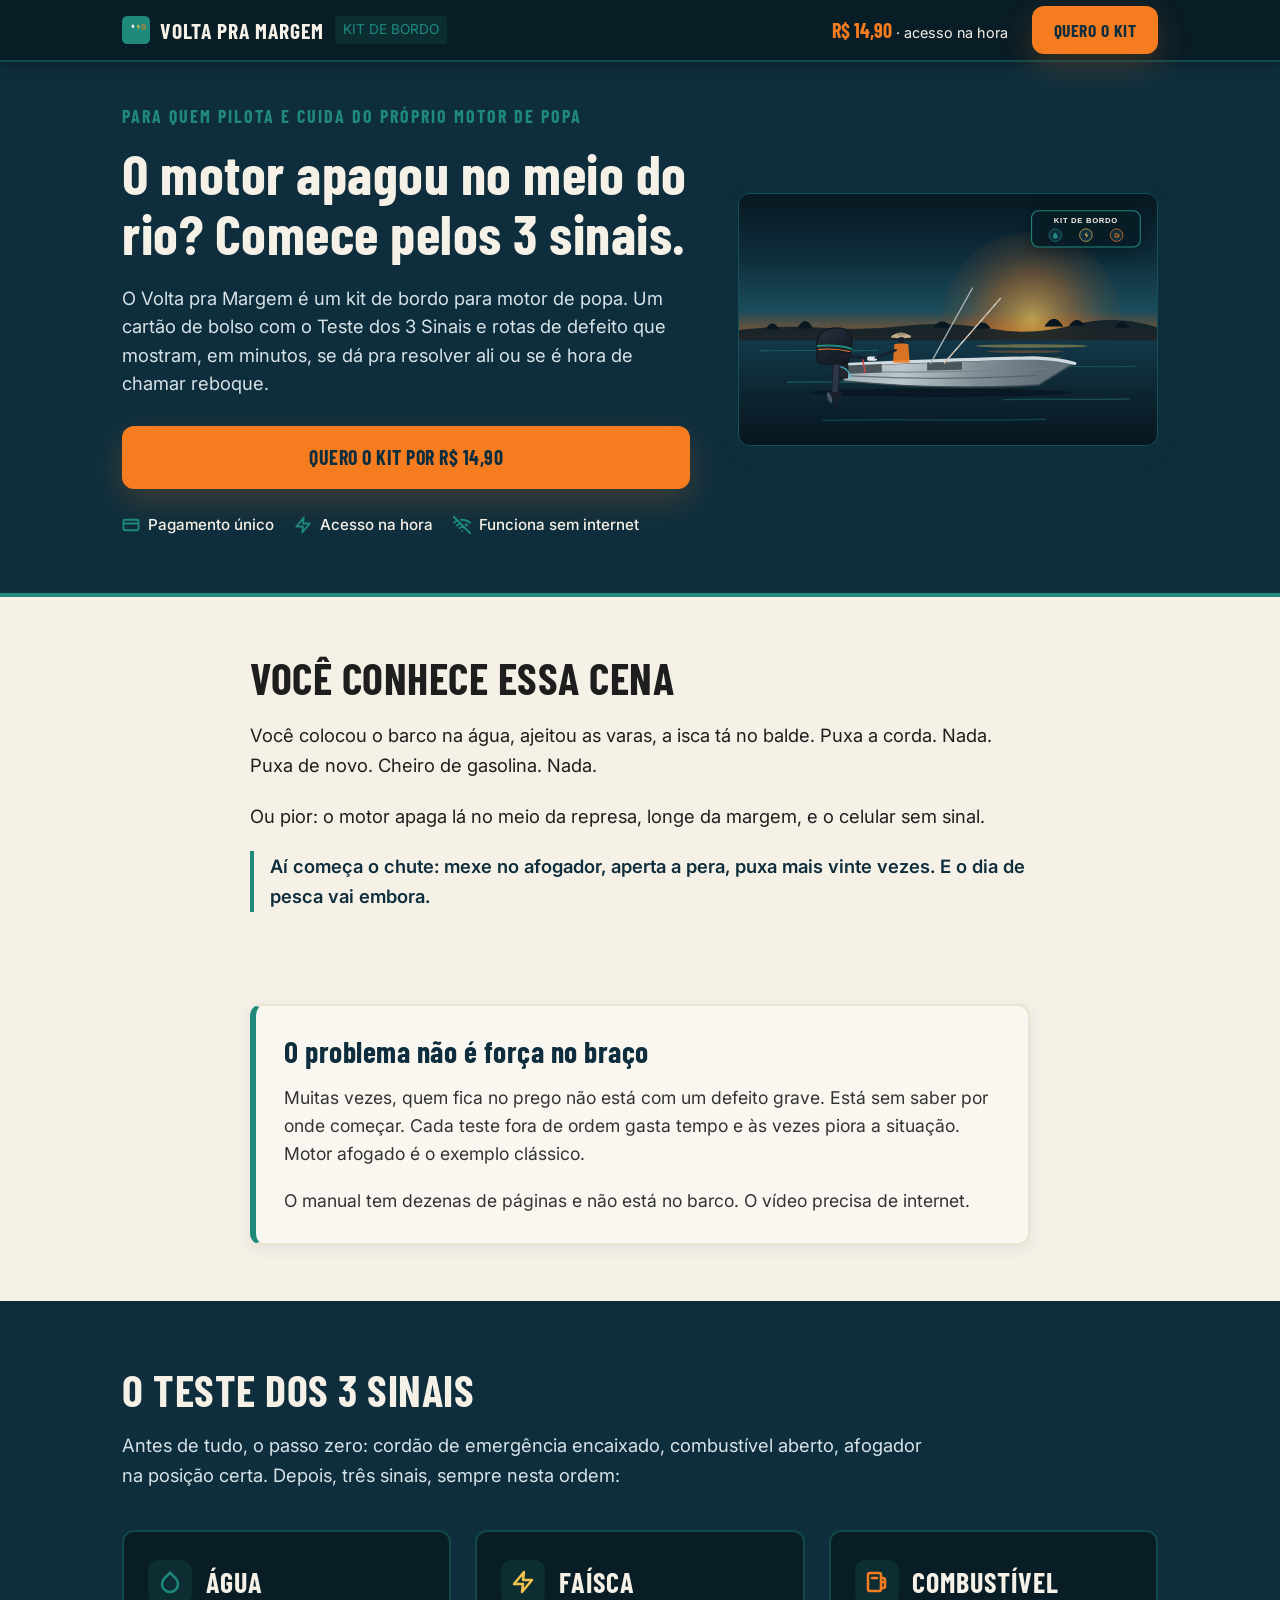
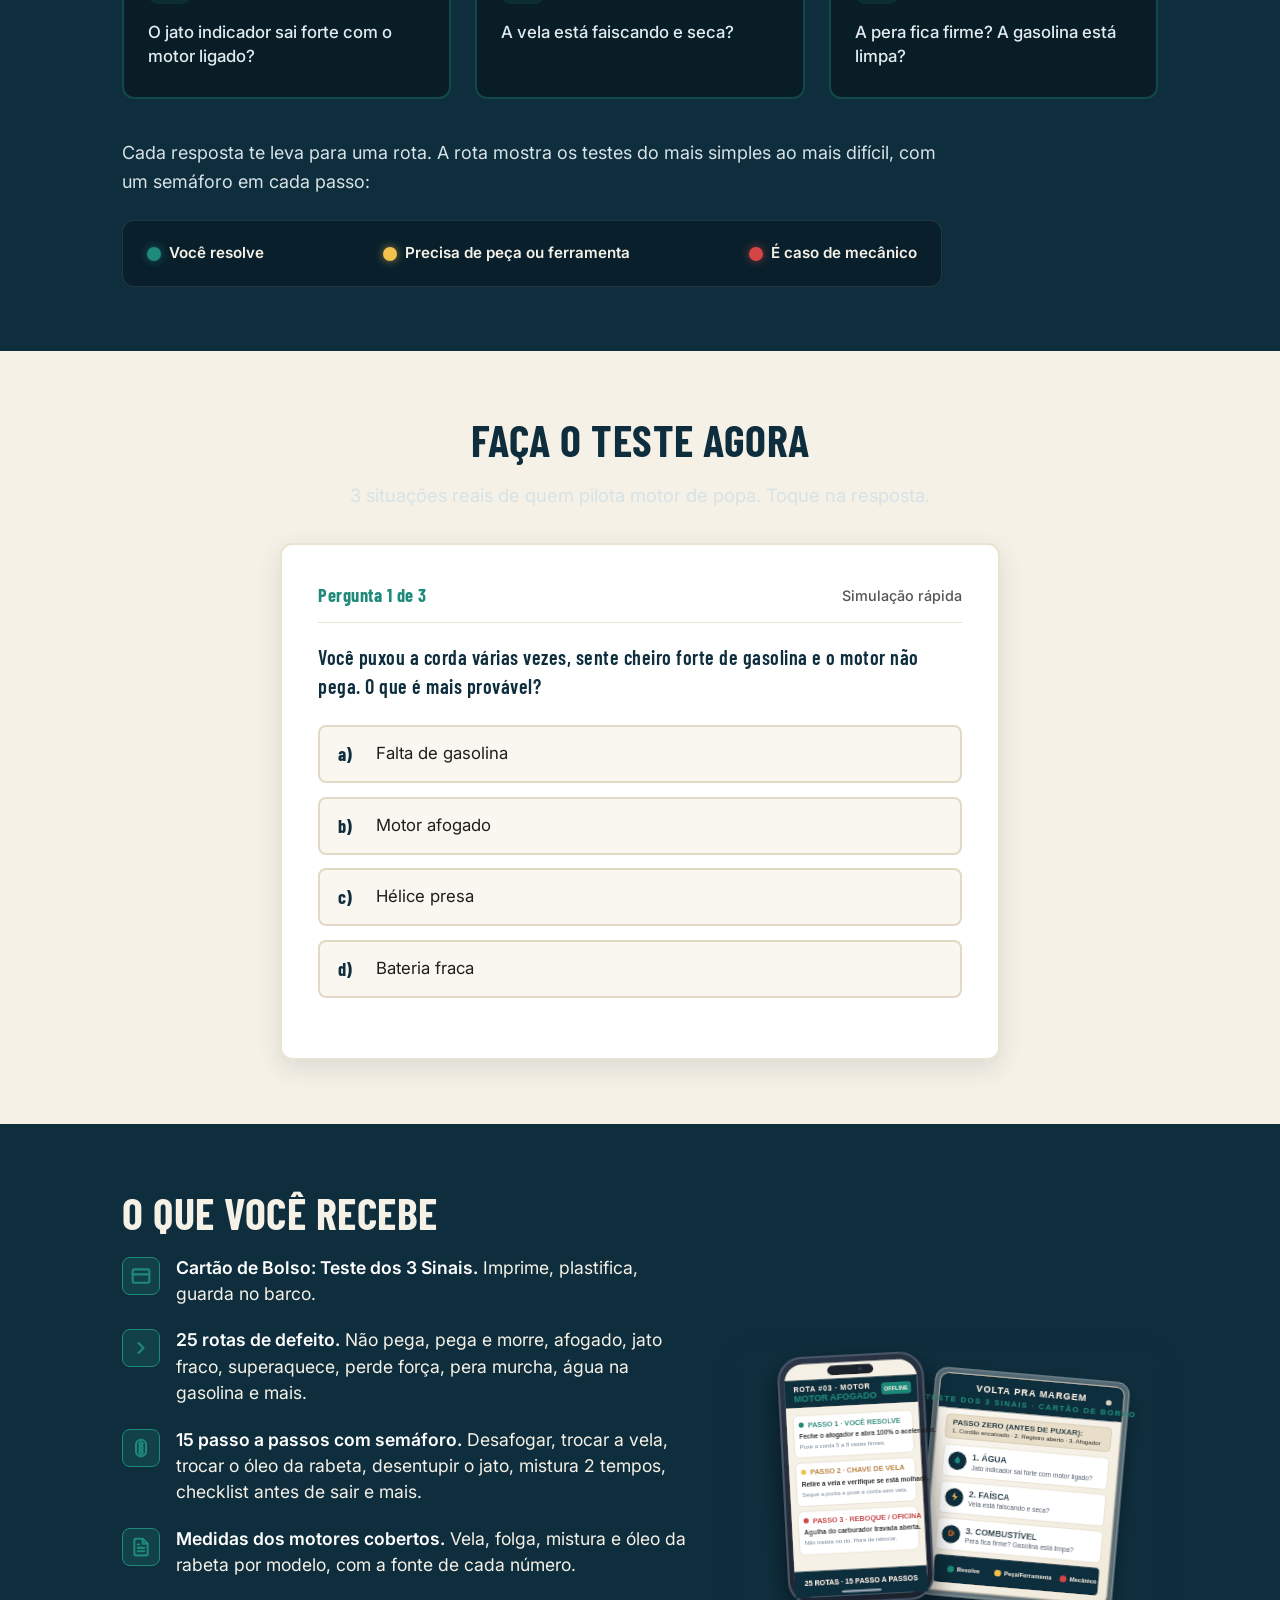
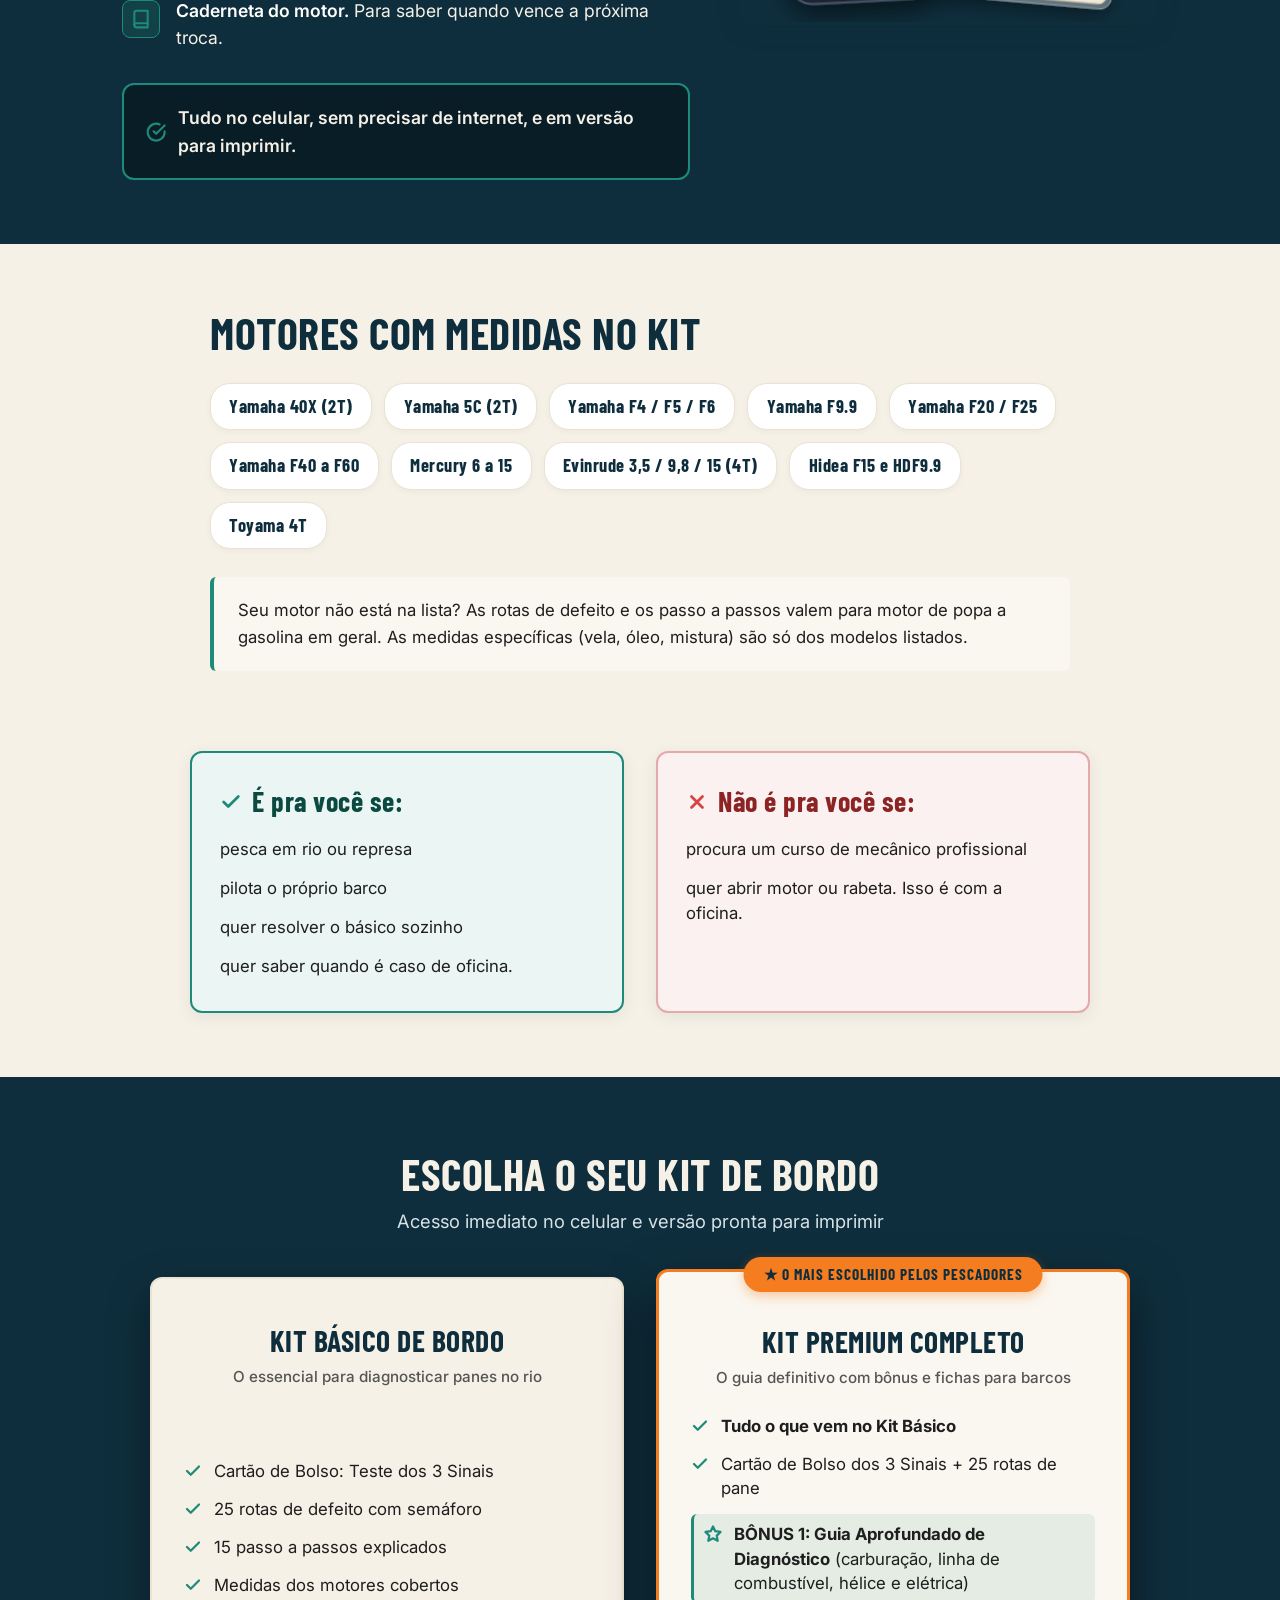
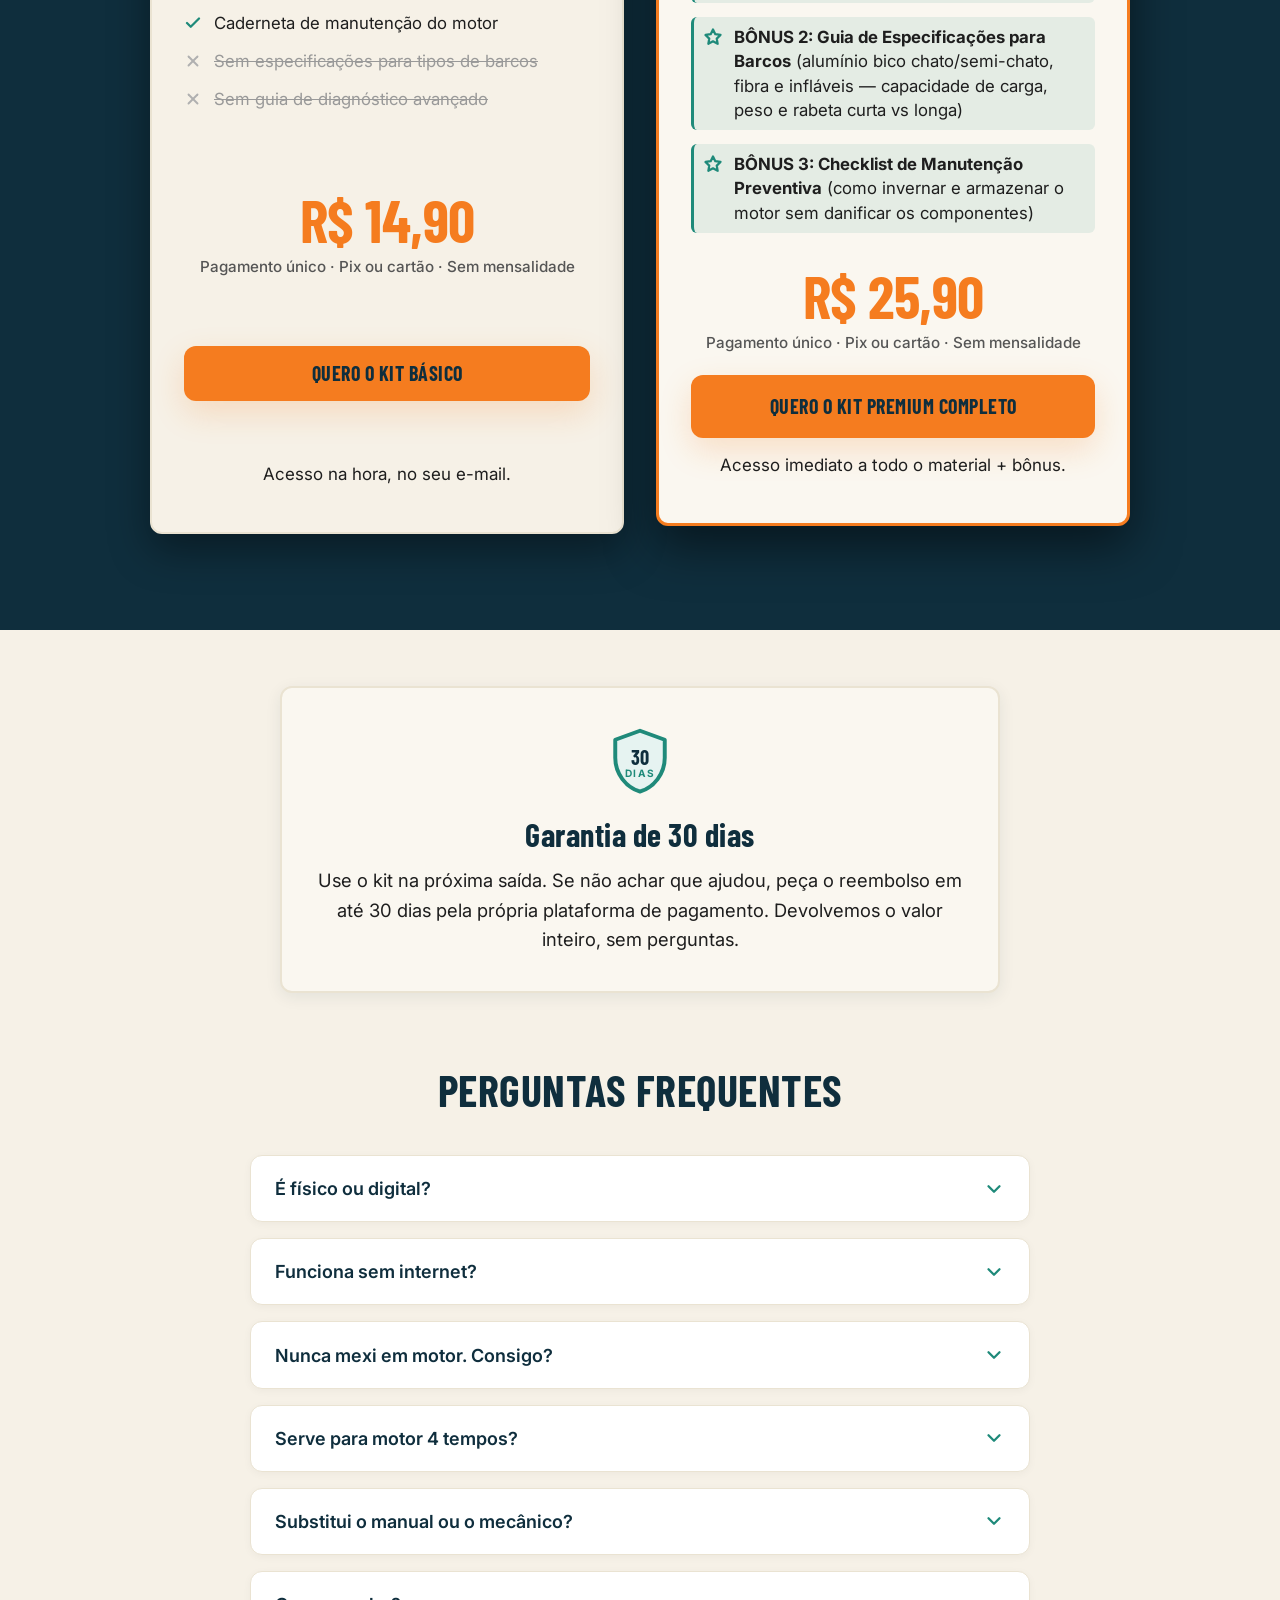
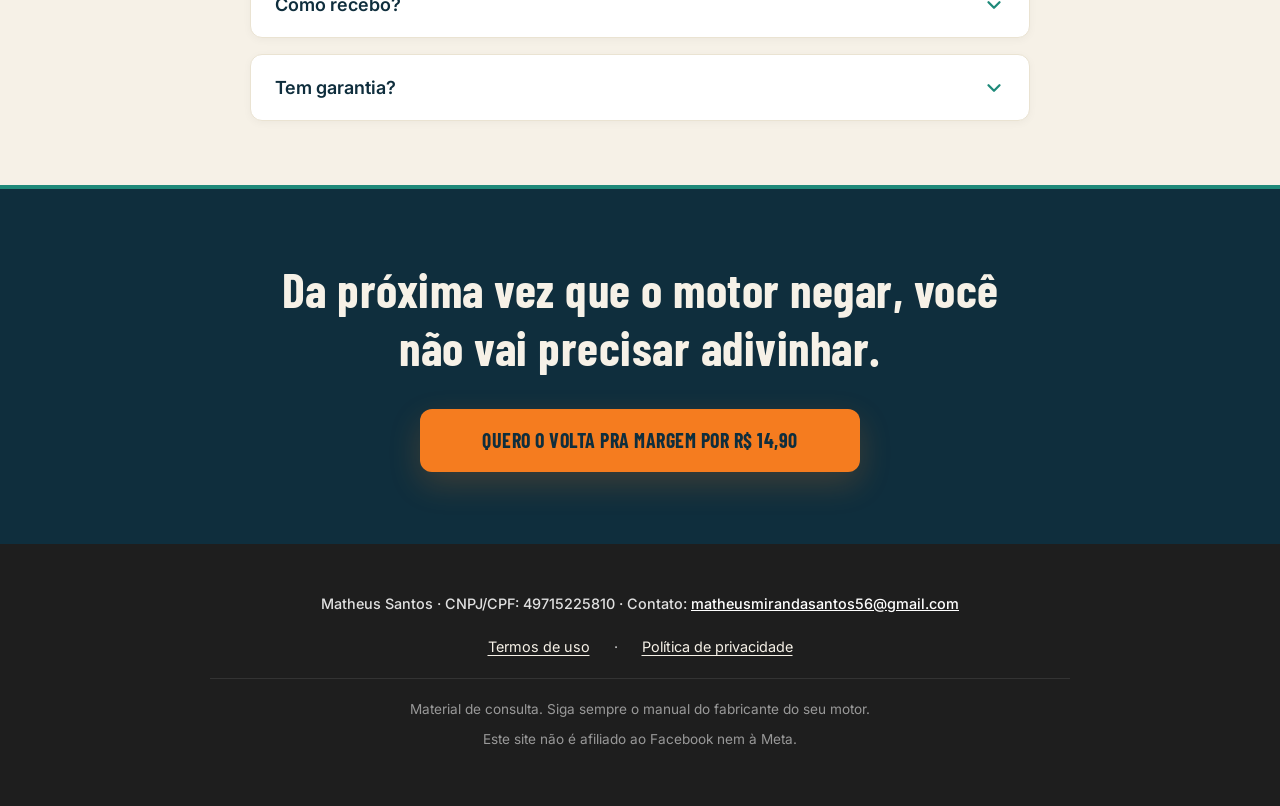
==== commit 686a7b31: "Add files via upload" ====
--- a/index.html
+++ b/index.html
@@ -80,7 +80,7 @@
         <div class="preco-topo">
           R$ 14,90 <span>· acesso na hora</span>
         </div>
-        <a href="https://pay.cakto.com.br/3dviaos_1294380" class="btn-compra btn-checkout" data-checkout="https://pay.cakto.com.br/3dviaos_1294380">
+        <a href="#oferta" class="btn-compra">
           Quero o kit
         </a>
       </div>
@@ -93,7 +93,7 @@
       <span class="preco-mobile">R$ 14,90</span>
       <span class="texto-mobile">acesso na hora</span>
     </div>
-    <a href="https://pay.cakto.com.br/3dviaos_1294380" class="btn-compra btn-checkout" data-checkout="https://pay.cakto.com.br/3dviaos_1294380">
+    <a href="#oferta" class="btn-compra">
       Quero o kit
     </a>
   </aside>
@@ -112,7 +112,7 @@
           </p>
 
           <div class="hero-cta">
-            <a href="https://pay.cakto.com.br/3dviaos_1294380" class="btn-compra btn-checkout" data-checkout="https://pay.cakto.com.br/3dviaos_1294380">
+            <a href="#oferta" class="btn-compra">
               Quero o kit por R$ 14,90
             </a>
           </div>
@@ -319,7 +319,7 @@
             <p class="teste-conclusao-frase">
               Isso é o que o Volta pra Margem faz em cada pane: te mostra a ordem certa.
             </p>
-            <a href="https://pay.cakto.com.br/3dviaos_1294380" class="btn-compra btn-checkout" data-checkout="https://pay.cakto.com.br/3dviaos_1294380">
+            <a href="#oferta" class="btn-compra">
               Quero o kit por R$ 14,90
             </a>
           </div>
@@ -494,60 +494,145 @@
   </section>
 
   <!-- ==========================================================================
-       10. OFERTA (id="oferta", Fundo Azul-Rio, Card Central Areia com Borda Laranja)
+       10. OFERTA (id="oferta", Fundo Azul-Rio, 2 Kits lado a lado)
        ========================================================================== -->
   <section id="oferta" class="secao-oferta">
     <div class="container">
       <div class="oferta-container">
-        <div class="card-oferta-central">
-          <h2 class="card-oferta-titulo">VOLTA PRA MARGEM — KIT DE BORDO</h2>
-
-          <ul class="lista-itens-oferta">
-            <li class="item-oferta">
-              <svg viewBox="0 0 24 24" fill="none" stroke="currentColor" stroke-width="3" stroke-linecap="round" stroke-linejoin="round" aria-hidden="true">
-                <polyline points="20 6 9 17 4 12"/>
-              </svg>
-              <span>Cartão de Bolso</span>
-            </li>
-            <li class="item-oferta">
-              <svg viewBox="0 0 24 24" fill="none" stroke="currentColor" stroke-width="3" stroke-linecap="round" stroke-linejoin="round" aria-hidden="true">
-                <polyline points="20 6 9 17 4 12"/>
-              </svg>
-              <span>25 rotas de defeito</span>
-            </li>
-            <li class="item-oferta">
-              <svg viewBox="0 0 24 24" fill="none" stroke="currentColor" stroke-width="3" stroke-linecap="round" stroke-linejoin="round" aria-hidden="true">
-                <polyline points="20 6 9 17 4 12"/>
-              </svg>
-              <span>15 passo a passos</span>
-            </li>
-            <li class="item-oferta">
-              <svg viewBox="0 0 24 24" fill="none" stroke="currentColor" stroke-width="3" stroke-linecap="round" stroke-linejoin="round" aria-hidden="true">
-                <polyline points="20 6 9 17 4 12"/>
-              </svg>
-              <span>Medidas dos motores cobertos</span>
-            </li>
-            <li class="item-oferta">
-              <svg viewBox="0 0 24 24" fill="none" stroke="currentColor" stroke-width="3" stroke-linecap="round" stroke-linejoin="round" aria-hidden="true">
-                <polyline points="20 6 9 17 4 12"/>
-              </svg>
-              <span>Caderneta do motor</span>
-            </li>
-          </ul>
-
-          <div class="bloco-preco">
-            <div class="preco-destaque-laranja">R$ 14,90</div>
-            <div class="detalhes-pagamento">
-              Pagamento único · Pix ou cartão · Sem mensalidade
-            </div>
-          </div>
-
-          <a href="https://pay.cakto.com.br/3dviaos_1294380" class="btn-compra btn-checkout" data-checkout="https://pay.cakto.com.br/3dviaos_1294380">
-            Quero o kit
-          </a>
-
-          <div class="aviso-entrega-imediata">
-            Acesso na hora, no seu e-mail.
+        <div class="oferta-cabecalho">
+          <h2 class="titulo-secao">ESCOLHA O SEU KIT DE BORDO</h2>
+          <p class="subtitulo-oferta">Acesso imediato no celular e versão pronta para imprimir</p>
+        </div>
+
+        <div class="grid-dois-kits">
+          <!-- CARD 1: KIT BÁSICO (R$ 14,90) -->
+          <div class="card-kit card-kit-basico">
+            <div class="card-kit-topo">
+              <h3 class="card-kit-titulo">KIT BÁSICO DE BORDO</h3>
+              <p class="card-kit-subtitulo">O essencial para diagnosticar panes no rio</p>
+            </div>
+
+            <ul class="lista-itens-kit-oferta">
+              <li class="item-kit-oferta">
+                <svg viewBox="0 0 24 24" fill="none" stroke="currentColor" stroke-width="3" stroke-linecap="round" stroke-linejoin="round" aria-hidden="true">
+                  <polyline points="20 6 9 17 4 12"/>
+                </svg>
+                <span>Cartão de Bolso: Teste dos 3 Sinais</span>
+              </li>
+              <li class="item-kit-oferta">
+                <svg viewBox="0 0 24 24" fill="none" stroke="currentColor" stroke-width="3" stroke-linecap="round" stroke-linejoin="round" aria-hidden="true">
+                  <polyline points="20 6 9 17 4 12"/>
+                </svg>
+                <span>25 rotas de defeito com semáforo</span>
+              </li>
+              <li class="item-kit-oferta">
+                <svg viewBox="0 0 24 24" fill="none" stroke="currentColor" stroke-width="3" stroke-linecap="round" stroke-linejoin="round" aria-hidden="true">
+                  <polyline points="20 6 9 17 4 12"/>
+                </svg>
+                <span>15 passo a passos explicados</span>
+              </li>
+              <li class="item-kit-oferta">
+                <svg viewBox="0 0 24 24" fill="none" stroke="currentColor" stroke-width="3" stroke-linecap="round" stroke-linejoin="round" aria-hidden="true">
+                  <polyline points="20 6 9 17 4 12"/>
+                </svg>
+                <span>Medidas dos motores cobertos</span>
+              </li>
+              <li class="item-kit-oferta">
+                <svg viewBox="0 0 24 24" fill="none" stroke="currentColor" stroke-width="3" stroke-linecap="round" stroke-linejoin="round" aria-hidden="true">
+                  <polyline points="20 6 9 17 4 12"/>
+                </svg>
+                <span>Caderneta de manutenção do motor</span>
+              </li>
+              <li class="item-kit-oferta item-indisponivel">
+                <svg viewBox="0 0 24 24" fill="none" stroke="currentColor" stroke-width="2.5" stroke-linecap="round" stroke-linejoin="round" aria-hidden="true">
+                  <line x1="18" y1="6" x2="6" y2="18"/>
+                  <line x1="6" y1="6" x2="18" y2="18"/>
+                </svg>
+                <span>Sem especificações para tipos de barcos</span>
+              </li>
+              <li class="item-kit-oferta item-indisponivel">
+                <svg viewBox="0 0 24 24" fill="none" stroke="currentColor" stroke-width="2.5" stroke-linecap="round" stroke-linejoin="round" aria-hidden="true">
+                  <line x1="18" y1="6" x2="6" y2="18"/>
+                  <line x1="6" y1="6" x2="18" y2="18"/>
+                </svg>
+                <span>Sem guia de diagnóstico avançado</span>
+              </li>
+            </ul>
+
+            <div class="bloco-preco-kit">
+              <div class="preco-destaque-kit">R$ 14,90</div>
+              <div class="detalhes-pagamento-kit">
+                Pagamento único · Pix ou cartão · Sem mensalidade
+              </div>
+            </div>
+
+            <!-- Botão que abre o pop-up de desconto irresistível -->
+            <button type="button" class="btn-compra btn-abrir-popup-desconto">
+              Quero o Kit Básico
+            </button>
+
+            <div class="aviso-entrega-imediata">
+              Acesso na hora, no seu e-mail.
+            </div>
+          </div>
+
+          <!-- CARD 2: KIT PREMIUM COMPLETO (R$ 25,90) -->
+          <div class="card-kit card-kit-premium">
+            <div class="badge-kit-premium">★ O MAIS ESCOLHIDO PELOS PESCADORES</div>
+
+            <div class="card-kit-topo" style="margin-top: 0.5rem;">
+              <h3 class="card-kit-titulo">KIT PREMIUM COMPLETO</h3>
+              <p class="card-kit-subtitulo">O guia definitivo com bônus e fichas para barcos</p>
+            </div>
+
+            <ul class="lista-itens-kit-oferta">
+              <li class="item-kit-oferta">
+                <svg viewBox="0 0 24 24" fill="none" stroke="currentColor" stroke-width="3" stroke-linecap="round" stroke-linejoin="round" aria-hidden="true">
+                  <polyline points="20 6 9 17 4 12"/>
+                </svg>
+                <span><strong>Tudo o que vem no Kit Básico</strong></span>
+              </li>
+              <li class="item-kit-oferta">
+                <svg viewBox="0 0 24 24" fill="none" stroke="currentColor" stroke-width="3" stroke-linecap="round" stroke-linejoin="round" aria-hidden="true">
+                  <polyline points="20 6 9 17 4 12"/>
+                </svg>
+                <span>Cartão de Bolso dos 3 Sinais + 25 rotas de pane</span>
+              </li>
+              <li class="item-kit-oferta item-bonus">
+                <svg viewBox="0 0 24 24" fill="none" stroke="currentColor" stroke-width="3" stroke-linecap="round" stroke-linejoin="round" aria-hidden="true">
+                  <polygon points="12 2 15.09 8.26 22 9.27 17 14.14 18.18 21.02 12 17.77 5.82 21.02 7 14.14 2 9.27 8.91 8.26 12 2"/>
+                </svg>
+                <span><strong>BÔNUS 1: Guia Aprofundado de Diagnóstico</strong> (carburação, linha de combustível, hélice e elétrica)</span>
+              </li>
+              <li class="item-kit-oferta item-bonus">
+                <svg viewBox="0 0 24 24" fill="none" stroke="currentColor" stroke-width="3" stroke-linecap="round" stroke-linejoin="round" aria-hidden="true">
+                  <polygon points="12 2 15.09 8.26 22 9.27 17 14.14 18.18 21.02 12 17.77 5.82 21.02 7 14.14 2 9.27 8.91 8.26 12 2"/>
+                </svg>
+                <span><strong>BÔNUS 2: Guia de Especificações para Barcos</strong> (alumínio bico chato/semi-chato, fibra e infláveis — capacidade de carga, peso e rabeta curta vs longa)</span>
+              </li>
+              <li class="item-kit-oferta item-bonus">
+                <svg viewBox="0 0 24 24" fill="none" stroke="currentColor" stroke-width="3" stroke-linecap="round" stroke-linejoin="round" aria-hidden="true">
+                  <polygon points="12 2 15.09 8.26 22 9.27 17 14.14 18.18 21.02 12 17.77 5.82 21.02 7 14.14 2 9.27 8.91 8.26 12 2"/>
+                </svg>
+                <span><strong>BÔNUS 3: Checklist de Manutenção Preventiva</strong> (como invernar e armazenar o motor sem danificar os componentes)</span>
+              </li>
+            </ul>
+
+            <div class="bloco-preco-kit">
+              <div class="preco-destaque-kit">R$ 25,90</div>
+              <div class="detalhes-pagamento-kit">
+                Pagamento único · Pix ou cartão · Sem mensalidade
+              </div>
+            </div>
+
+            <!-- Botão direto para o checkout do Kit Premium -->
+            <a href="https://pay.cakto.com.br/8rwyskx_1294634" class="btn-compra btn-checkout" data-checkout="https://pay.cakto.com.br/8rwyskx_1294634">
+              Quero o Kit Premium Completo
+            </a>
+
+            <div class="aviso-entrega-imediata">
+              Acesso imediato a todo o material + bônus.
+            </div>
           </div>
         </div>
       </div>
@@ -699,7 +784,7 @@
         <h2 class="cta-final-titulo">
           Da próxima vez que o motor negar, você não vai precisar adivinhar.
         </h2>
-        <a href="https://pay.cakto.com.br/3dviaos_1294380" class="btn-compra btn-checkout" data-checkout="https://pay.cakto.com.br/3dviaos_1294380">
+        <a href="#oferta" class="btn-compra">
           Quero o Volta pra Margem por R$ 14,90
         </a>
       </div>
@@ -730,6 +815,70 @@
     </div>
   </footer>
 
+  <!-- ==========================================================================
+       POP-UP MODAL: UPSELL / DESCONTO DO KIT PREMIUM POR R$ 17,90
+       ========================================================================== -->
+  <div id="modalDescontoPremium" class="modal-desconto-overlay" aria-hidden="true" role="dialog" aria-modal="true" aria-labelledby="modalTitulo">
+    <div class="modal-desconto-container">
+      <button type="button" class="btn-fechar-modal" id="btnFecharModal" aria-label="Fechar pop-up">&times;</button>
+      
+      <div class="modal-badge-urgencia">
+        🔥 OFERTA RELÂMPAGO DE LIBERAÇÃO IMEDIATA
+      </div>
+
+      <h3 id="modalTitulo" class="modal-titulo">ESPERE! LEVE O KIT PREMIUM COMPLETO POR APENAS + R$ 3,00</h3>
+      
+      <p class="modal-subtitulo">
+        Você selecionou o Kit Básico de R$ 14,90. Mas liberamos agora uma <strong>oportunidade exclusiva antes de você fechar</strong>:
+      </p>
+
+      <div class="modal-caixa-vantagens">
+        <div class="modal-destaque-preco">
+          <span class="preco-antigo">De R$ 25,90</span>
+          <span class="preco-novo">Por apenas R$ 17,90</span>
+          <span class="preco-diferenca">★ Menos de R$ 3 de diferença para desbloquear tudo!</span>
+        </div>
+
+        <ul class="modal-lista-bonus">
+          <li>
+            <svg viewBox="0 0 24 24" fill="none" stroke="currentColor" stroke-width="3" stroke-linecap="round" stroke-linejoin="round" aria-hidden="true">
+              <polyline points="20 6 9 17 4 12"/>
+            </svg>
+            <span><strong>Tudo do Kit Básico incluso</strong> (Cartão de Bolso, 25 rotas e caderneta)</span>
+          </li>
+          <li>
+            <svg viewBox="0 0 24 24" fill="none" stroke="currentColor" stroke-width="3" stroke-linecap="round" stroke-linejoin="round" aria-hidden="true">
+              <polyline points="20 6 9 17 4 12"/>
+            </svg>
+            <span><strong>Guia de Especificações para Barcos</strong> (alumínio, fibra, peso, espelho e rabeta)</span>
+          </li>
+          <li>
+            <svg viewBox="0 0 24 24" fill="none" stroke="currentColor" stroke-width="3" stroke-linecap="round" stroke-linejoin="round" aria-hidden="true">
+              <polyline points="20 6 9 17 4 12"/>
+            </svg>
+            <span><strong>Diagnóstico Avançado de Carburação, Hélice e Elétrica</strong></span>
+          </li>
+          <li>
+            <svg viewBox="0 0 24 24" fill="none" stroke="currentColor" stroke-width="3" stroke-linecap="round" stroke-linejoin="round" aria-hidden="true">
+              <polyline points="20 6 9 17 4 12"/>
+            </svg>
+            <span><strong>Checklist de Manutenção Preventiva e Invernagem</strong></span>
+          </li>
+        </ul>
+      </div>
+
+      <!-- Botão principal de compra do Premium com desconto -->
+      <a href="https://pay.cakto.com.br/t5dxvf4_1294639" id="btnCheckoutDesconto" class="btn-compra btn-checkout btn-modal-aceitar" data-checkout="https://pay.cakto.com.br/t5dxvf4_1294639">
+        SIM! QUERO O KIT PREMIUM POR R$ 17,90
+      </a>
+
+      <!-- Link secundário para continuar com o básico -->
+      <a href="https://pay.cakto.com.br/3dviaos_1294380" id="btnContinuarBasico" class="link-continuar-basico btn-checkout" data-checkout="https://pay.cakto.com.br/3dviaos_1294380">
+        Não, obrigado. Prefiro continuar com o Kit Básico de R$ 14,90 &rarr;
+      </a>
+    </div>
+  </div>
+
   <!-- Scripts -->
   <script src="assets/main.js"></script>
 </body>
--- a/assets/style.css
+++ b/assets/style.css
@@ -1031,7 +1031,7 @@
 }
 
 /* ==========================================================================
-   10. SEÇÃO OFERTA (id="oferta", Fundo Azul-Rio, Card Central Areia com Borda Laranja)
+   10. SEÇÃO OFERTA (id="oferta", Fundo Azul-Rio, 2 Kits lado a lado)
    ========================================================================== */
 .secao-oferta {
   background-color: var(--azul-rio);
@@ -1040,96 +1040,389 @@
 }
 
 .oferta-container {
-  max-width: 620px;
+  max-width: 980px;
   margin: 0 auto;
 }
 
-.card-oferta-central {
+.oferta-cabecalho {
+  text-align: center;
+  margin-bottom: 2.5rem;
+}
+
+.oferta-cabecalho .titulo-secao {
+  color: var(--areia);
+  margin-bottom: 0.5rem;
+}
+
+.oferta-cabecalho .subtitulo-oferta {
+  color: #D6E2E6;
+  font-size: 1.15rem;
+}
+
+.grid-dois-kits {
+  display: flex;
+  flex-direction: column;
+  gap: 2rem;
+  margin-bottom: 1.5rem;
+}
+
+@media (min-width: 768px) {
+  .grid-dois-kits {
+    display: grid;
+    grid-template-columns: 1fr 1fr;
+    gap: 2rem;
+    align-items: stretch;
+  }
+}
+
+/* Card Comum a ambos os kits */
+.card-kit {
   background-color: var(--areia);
-  border: 3px solid var(--laranja-colete); /* Borda laranja obrigatória */
   border-radius: var(--raio-borda);
-  padding: 2.5rem 1.75rem;
+  padding: 2.25rem 1.75rem;
   box-shadow: 0 16px 40px rgba(0, 0, 0, 0.4);
   text-align: center;
+  display: flex;
+  flex-direction: column;
+  justify-content: space-between;
+  position: relative;
 }
 
 @media (min-width: 640px) {
-  .card-oferta-central {
-    padding: 3rem 2.5rem;
-  }
-}
-
-.card-oferta-titulo {
+  .card-kit {
+    padding: 2.75rem 2rem;
+  }
+}
+
+/* Card Kit Básico */
+.card-kit-basico {
+  border: 2px solid var(--areia-escuro);
+}
+
+/* Card Kit Premium (Destaque) */
+.card-kit-premium {
+  border: 3px solid var(--laranja-colete);
+  background-color: #FAF7F0;
+  box-shadow: 0 20px 48px rgba(0, 0, 0, 0.5);
+  transform: translateY(0);
+}
+
+@media (min-width: 768px) {
+  .card-kit-premium {
+    transform: translateY(-8px);
+  }
+}
+
+.badge-kit-premium {
+  position: absolute;
+  top: -15px;
+  left: 50%;
+  transform: translateX(-50%);
+  background-color: var(--laranja-colete);
+  color: var(--azul-rio);
+  font-family: var(--font-titulo);
+  font-weight: 700;
+  font-size: 0.95rem;
+  letter-spacing: 1px;
+  text-transform: uppercase;
+  padding: 0.35rem 1.25rem;
+  border-radius: 20px;
+  box-shadow: 0 4px 12px rgba(245, 124, 31, 0.4);
+  white-space: nowrap;
+}
+
+.card-kit-topo {
+  margin-bottom: 1.5rem;
+}
+
+.card-kit-titulo {
   font-family: var(--font-titulo);
   font-weight: 700;
   font-size: 1.85rem;
   color: var(--azul-rio);
-  letter-spacing: 1px;
+  letter-spacing: 0.5px;
   text-transform: uppercase;
-  margin-bottom: 1.75rem;
-  line-height: 1.2;
-}
-
-.lista-itens-oferta {
+  margin-bottom: 0.5rem;
+  line-height: 1.15;
+}
+
+.card-kit-subtitulo {
+  font-size: 0.95rem;
+  color: var(--grafite-claro);
+  font-weight: 500;
+}
+
+.lista-itens-kit-oferta {
   list-style: none;
   display: flex;
   flex-direction: column;
+  gap: 0.85rem;
+  text-align: left;
+  margin: 0 auto 2rem auto;
+  width: 100%;
+}
+
+.item-kit-oferta {
+  display: flex;
+  align-items: flex-start;
   gap: 0.75rem;
-  text-align: left;
-  max-width: 440px;
-  margin: 0 auto 2rem auto;
-}
-
-.item-oferta {
-  display: flex;
-  align-items: center;
-  gap: 0.75rem;
-  font-size: 1.15rem;
-  font-weight: 600;
-  color: var(--azul-rio);
-}
-
-.item-oferta svg {
-  width: 20px;
-  height: 20px;
+  font-size: 1.05rem;
+  line-height: 1.45;
+  color: var(--grafite);
+}
+
+.item-kit-oferta.item-bonus {
+  background-color: rgba(31, 138, 122, 0.1);
+  padding: 0.5rem 0.65rem;
+  border-radius: 6px;
+  border-left: 3px solid var(--verde-agua);
+}
+
+.item-kit-oferta svg {
+  width: 18px;
+  height: 18px;
   color: var(--verde-agua);
   flex-shrink: 0;
-}
-
-.bloco-preco {
-  margin-bottom: 1.5rem;
-}
-
-/* Preço grande em laranja obrigatório */
-.preco-destaque-laranja {
+  margin-top: 3px;
+}
+
+.item-kit-oferta.item-indisponivel {
+  color: #999999;
+  text-decoration: line-through;
+}
+
+.item-kit-oferta.item-indisponivel svg {
+  color: #B0B0B0;
+}
+
+.bloco-preco-kit {
+  margin-bottom: 1.25rem;
+}
+
+.preco-destaque-kit {
   font-family: var(--font-titulo);
   font-weight: 700;
-  font-size: 3.75rem;
+  font-size: 3.25rem;
   color: var(--laranja-colete);
   line-height: 1;
   letter-spacing: -0.5px;
-  margin-bottom: 0.5rem;
+  margin-bottom: 0.35rem;
 }
 
 @media (min-width: 640px) {
-  .preco-destaque-laranja {
-    font-size: 4.5rem;
-  }
-}
-
-.detalhes-pagamento {
-  font-size: 1rem;
+  .preco-destaque-kit {
+    font-size: 3.75rem;
+  }
+}
+
+.detalhes-pagamento-kit {
+  font-size: 0.95rem;
   color: var(--grafite-claro);
   font-weight: 500;
 }
 
-.card-oferta-central .btn-compra {
+.card-kit .btn-compra {
+  margin-bottom: 0.85rem;
+}
+
+/* ==========================================================================
+   POP-UP MODAL DE DESCONTO EXCLUSIVO (KIT PREMIUM POR R$ 17,90)
+   ========================================================================== */
+.modal-desconto-overlay {
+  position: fixed;
+  top: 0;
+  left: 0;
+  right: 0;
+  bottom: 0;
+  background-color: rgba(9, 29, 39, 0.85);
+  backdrop-filter: blur(6px);
+  -webkit-backdrop-filter: blur(6px);
+  z-index: 9999;
+  display: none;
+  align-items: center;
+  justify-content: center;
+  padding: 1rem;
+  opacity: 0;
+  transition: opacity 0.25s ease;
+}
+
+.modal-desconto-overlay.visivel {
+  display: flex;
+  opacity: 1;
+}
+
+.modal-desconto-container {
+  background-color: var(--areia);
+  border: 3px solid var(--laranja-colete);
+  border-radius: 16px;
+  max-width: 560px;
+  width: 100%;
+  max-height: 92vh;
+  overflow-y: auto;
+  padding: 2.25rem 1.75rem 1.75rem 1.75rem;
+  position: relative;
+  box-shadow: 0 25px 60px rgba(0, 0, 0, 0.7);
+  text-align: center;
+  animation: zoomInModal 0.3s cubic-bezier(0.16, 1, 0.3, 1);
+}
+
+@keyframes zoomInModal {
+  from {
+    opacity: 0;
+    transform: scale(0.92) translateY(10px);
+  }
+  to {
+    opacity: 1;
+    transform: scale(1) translateY(0);
+  }
+}
+
+.btn-fechar-modal {
+  position: absolute;
+  top: 12px;
+  right: 16px;
+  background: none;
+  border: none;
+  font-size: 2rem;
+  line-height: 1;
+  color: var(--grafite-claro);
+  cursor: pointer;
+  padding: 0.25rem 0.5rem;
+  border-radius: 6px;
+  transition: color var(--transicao-rapida);
+}
+
+.btn-fechar-modal:hover {
+  color: var(--vermelho-semaforo);
+}
+
+.modal-badge-urgencia {
+  display: inline-block;
+  background-color: var(--laranja-colete);
+  color: var(--azul-rio);
+  font-family: var(--font-titulo);
+  font-weight: 700;
+  font-size: 0.9rem;
+  letter-spacing: 1px;
+  text-transform: uppercase;
+  padding: 0.35rem 1rem;
+  border-radius: 20px;
   margin-bottom: 1rem;
-}
-
-.aviso-entrega-imediata {
+  box-shadow: 0 4px 12px rgba(245, 124, 31, 0.3);
+}
+
+.modal-titulo {
+  font-family: var(--font-titulo);
+  font-weight: 700;
+  font-size: 1.85rem;
+  color: var(--azul-rio);
+  line-height: 1.15;
+  text-transform: uppercase;
+  margin-bottom: 0.75rem;
+}
+
+@media (min-width: 640px) {
+  .modal-titulo {
+    font-size: 2.15rem;
+  }
+}
+
+.modal-subtitulo {
+  font-size: 1.05rem;
+  color: var(--grafite);
+  line-height: 1.5;
+  margin-bottom: 1.5rem;
+}
+
+.modal-caixa-vantagens {
+  background-color: var(--areia-card);
+  border: 1.5px solid var(--areia-escuro);
+  border-radius: var(--raio-borda);
+  padding: 1.35rem;
+  margin-bottom: 1.5rem;
+  text-align: left;
+}
+
+.modal-destaque-preco {
+  display: flex;
+  flex-direction: column;
+  align-items: center;
+  justify-content: center;
+  background-color: rgba(31, 138, 122, 0.12);
+  border: 1.5px dashed var(--verde-agua);
+  border-radius: 10px;
+  padding: 0.85rem;
+  margin-bottom: 1.25rem;
+  text-align: center;
+}
+
+.preco-antigo {
+  font-size: 1.1rem;
+  color: var(--grafite-claro);
+  text-decoration: line-through;
+  font-weight: 600;
+}
+
+.preco-novo {
+  font-family: var(--font-titulo);
+  font-size: 2.75rem;
+  font-weight: 700;
+  color: var(--laranja-colete);
+  line-height: 1;
+  margin: 0.2rem 0;
+}
+
+.preco-diferenca {
+  font-size: 0.95rem;
+  font-weight: 700;
+  color: var(--verde-agua);
+}
+
+.modal-lista-bonus {
+  list-style: none;
+  display: flex;
+  flex-direction: column;
+  gap: 0.65rem;
+}
+
+.modal-lista-bonus li {
+  display: flex;
+  align-items: flex-start;
+  gap: 0.65rem;
+  font-size: 0.98rem;
+  line-height: 1.4;
+  color: var(--grafite);
+}
+
+.modal-lista-bonus li svg {
+  width: 17px;
+  height: 17px;
+  color: var(--verde-agua);
+  flex-shrink: 0;
+  margin-top: 2px;
+}
+
+.btn-modal-aceitar {
+  width: 100%;
+  font-size: 1.3rem;
+  padding: 1rem 1.5rem;
+  margin-bottom: 0.85rem;
+  box-shadow: 0 8px 24px rgba(245, 124, 31, 0.4);
+}
+
+.link-continuar-basico {
+  display: inline-block;
   font-size: 0.95rem;
   color: var(--grafite-claro);
+  text-decoration: underline;
+  text-underline-offset: 3px;
+  cursor: pointer;
+  padding: 0.5rem;
+  transition: color var(--transicao-rapida);
+}
+
+.link-continuar-basico:hover {
+  color: var(--azul-rio);
 }
 
 /* ==========================================================================
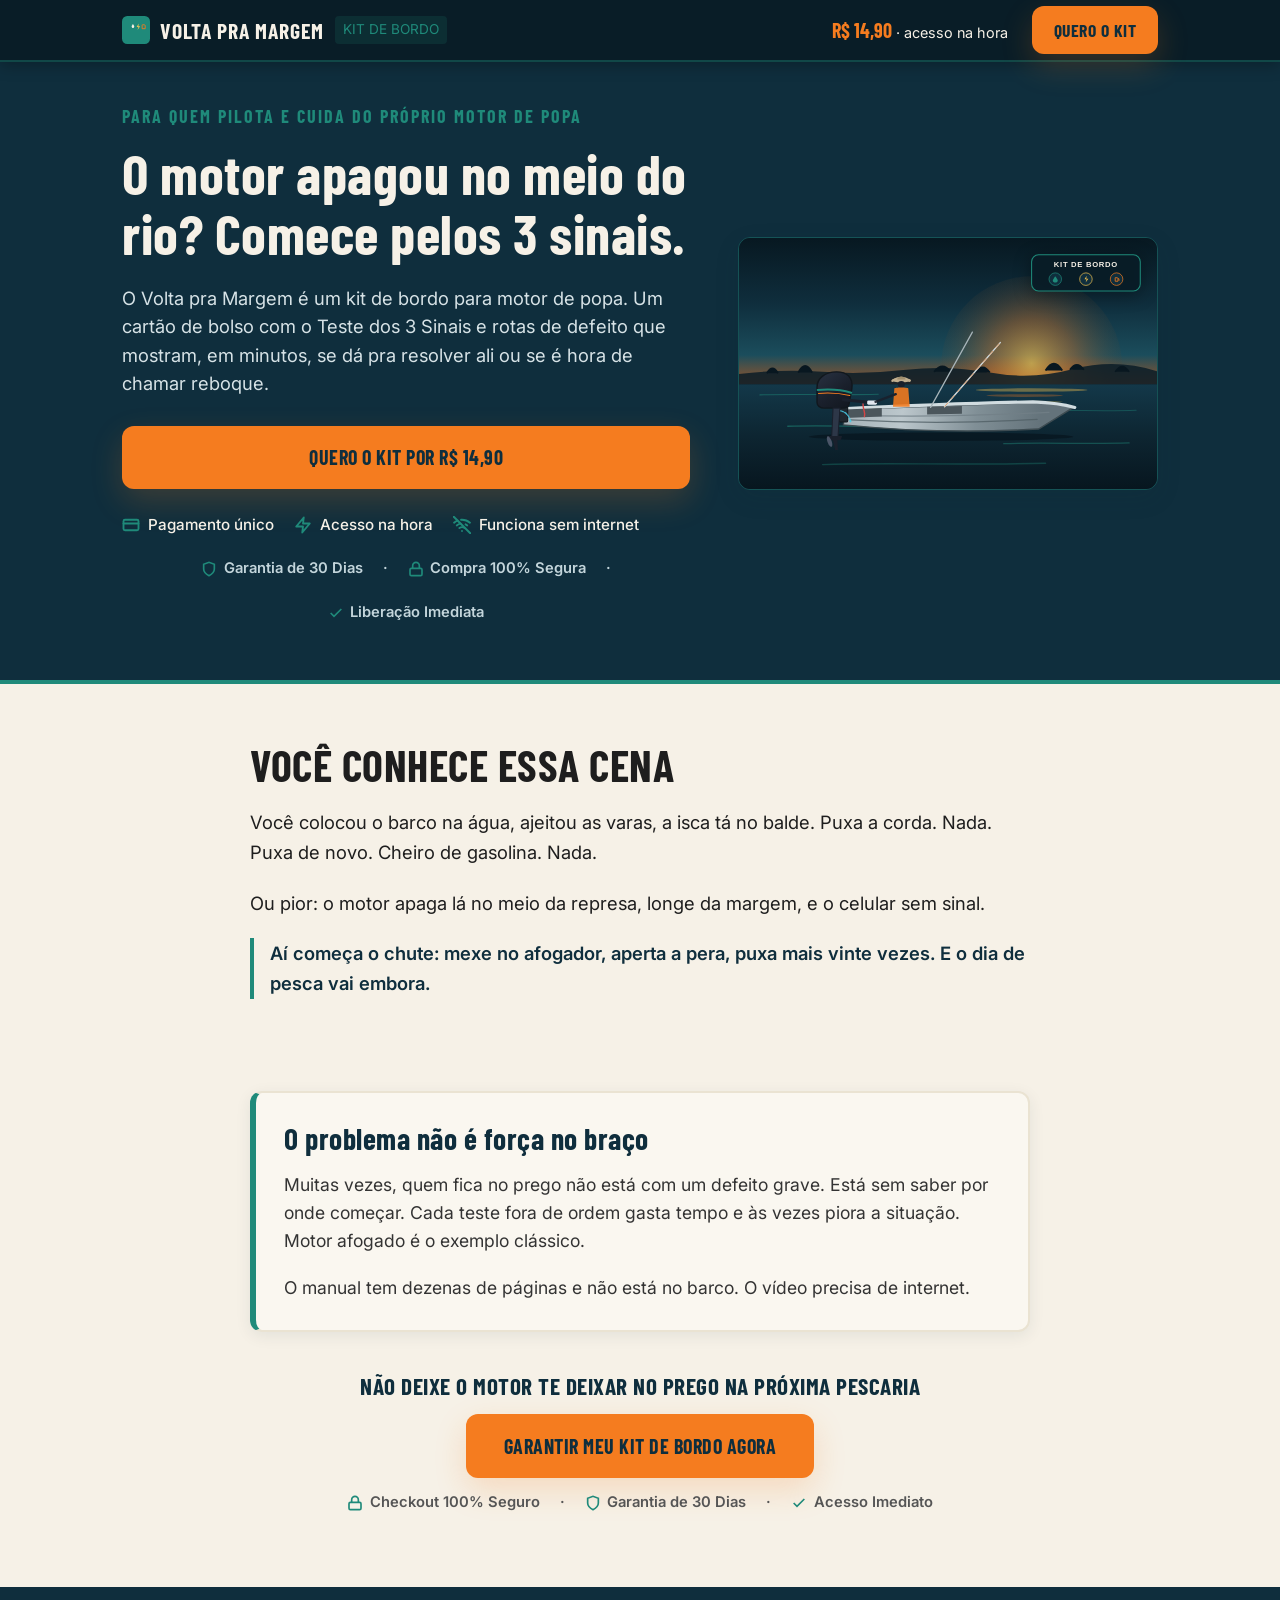
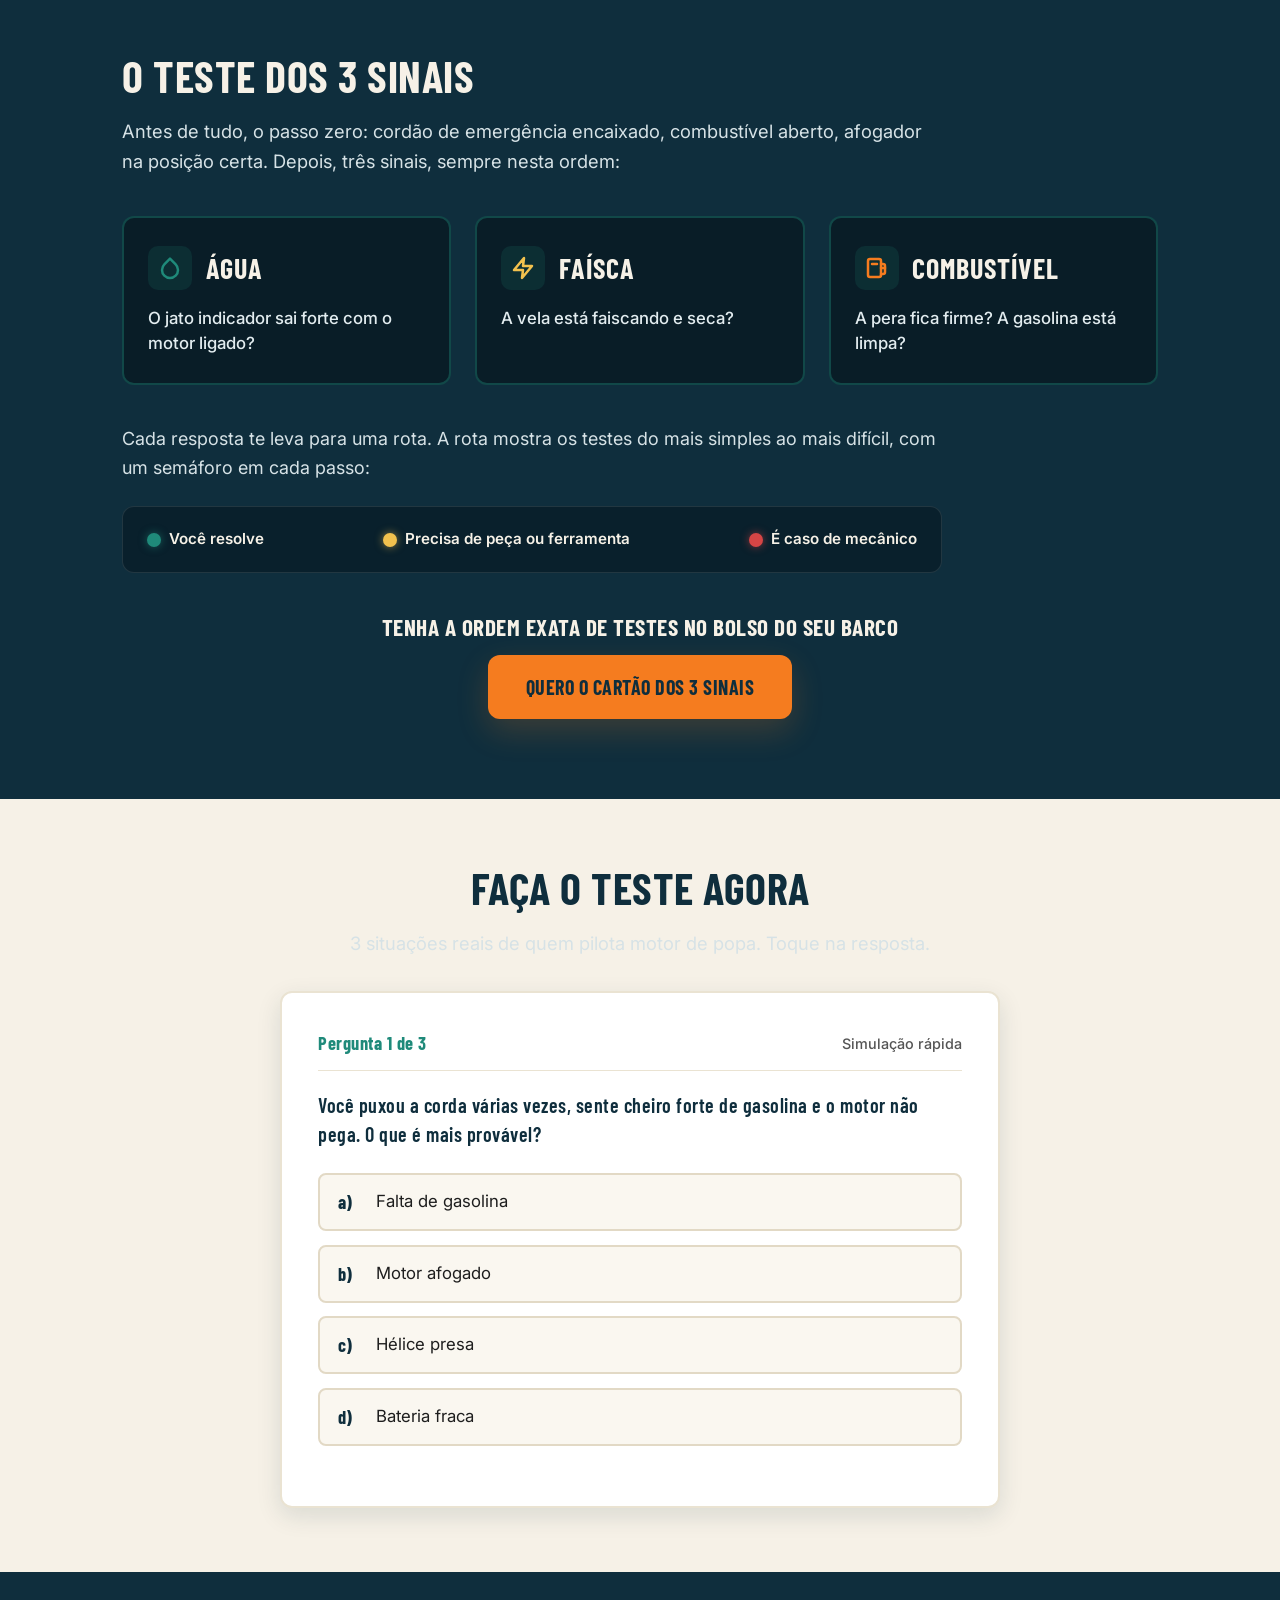
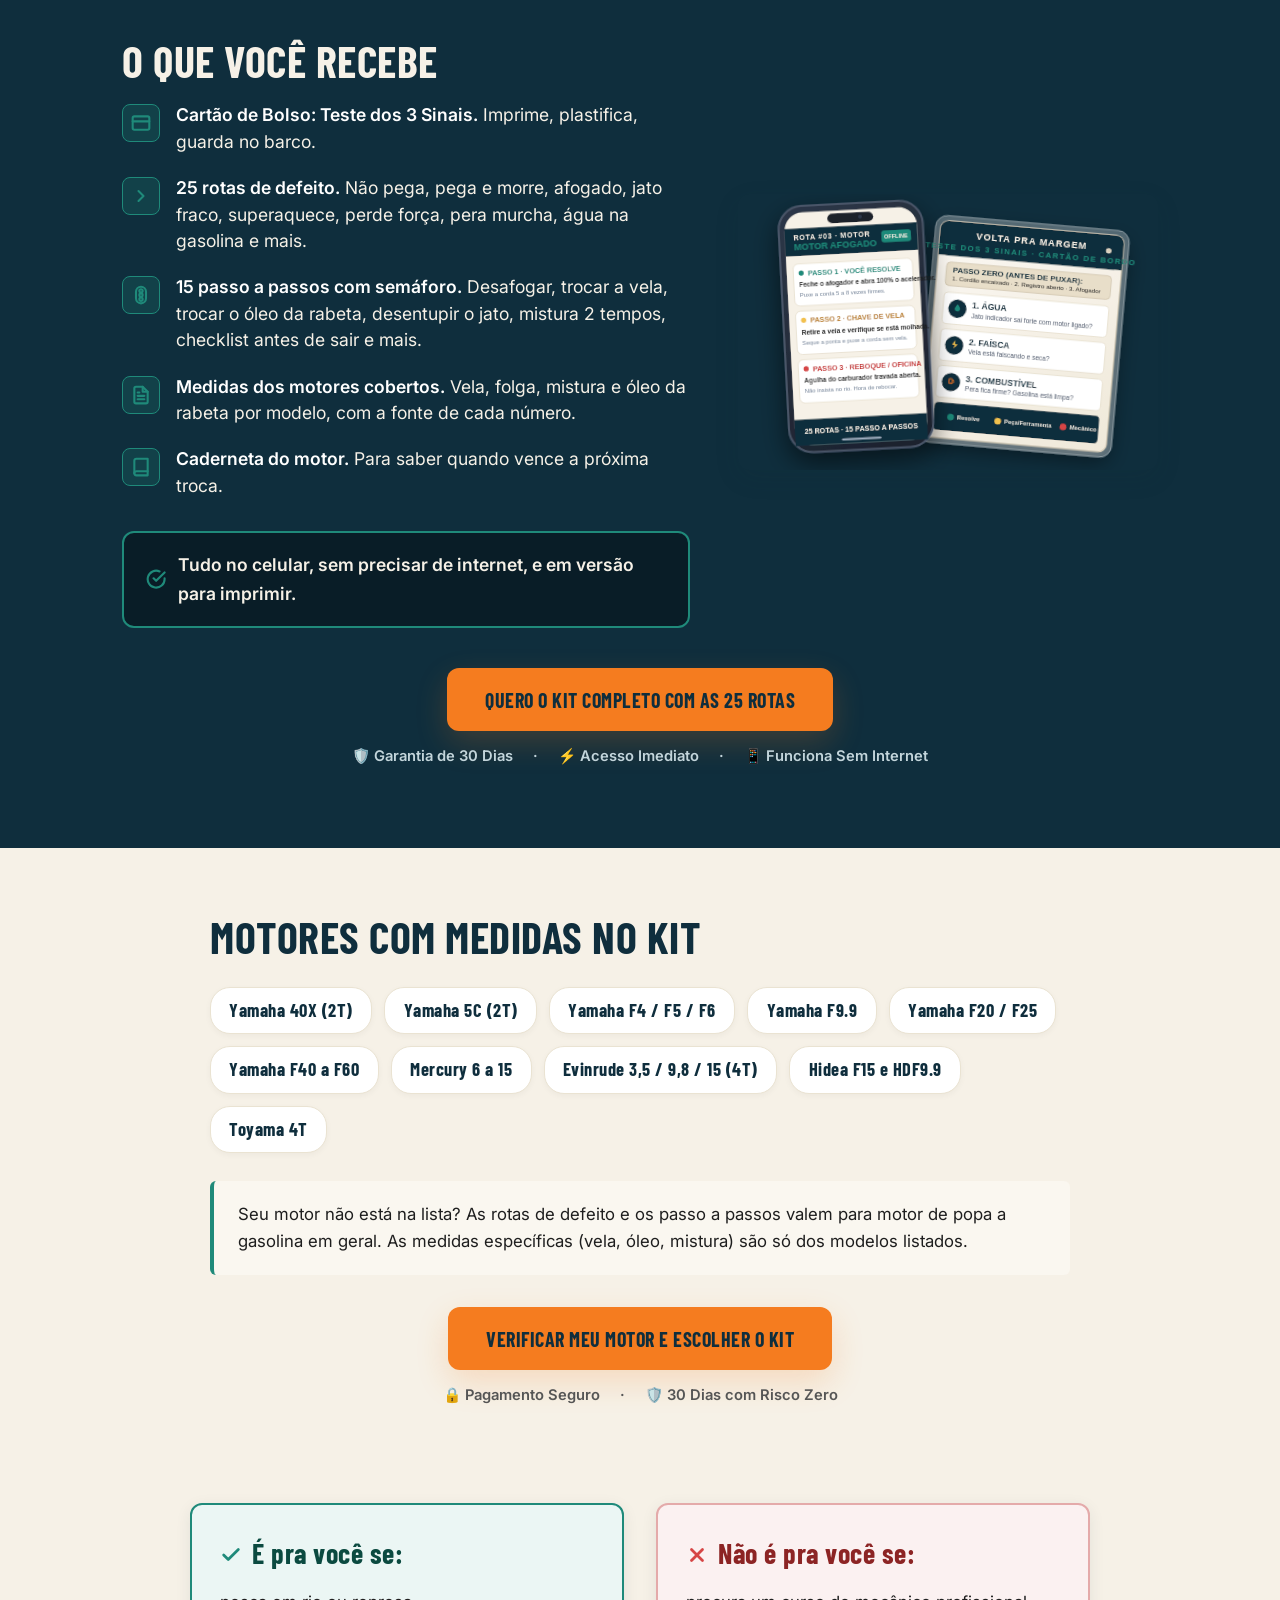
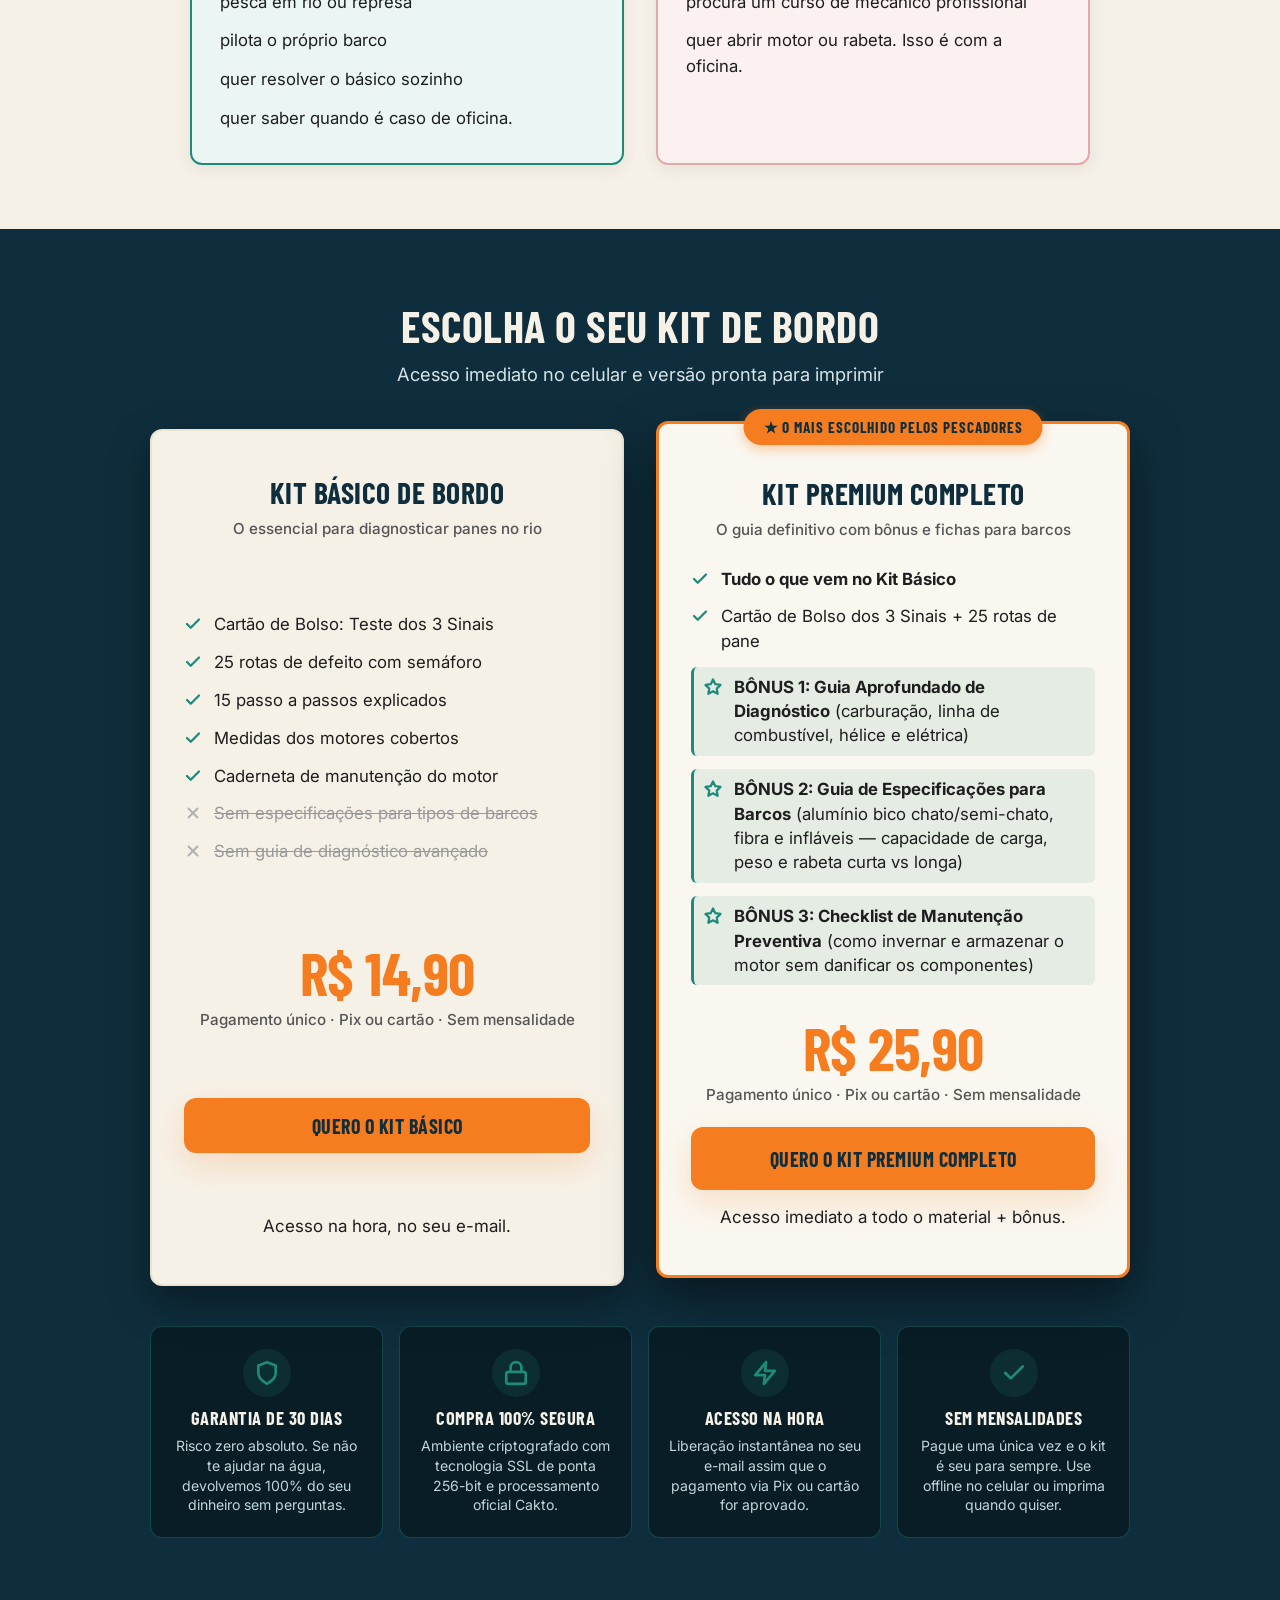
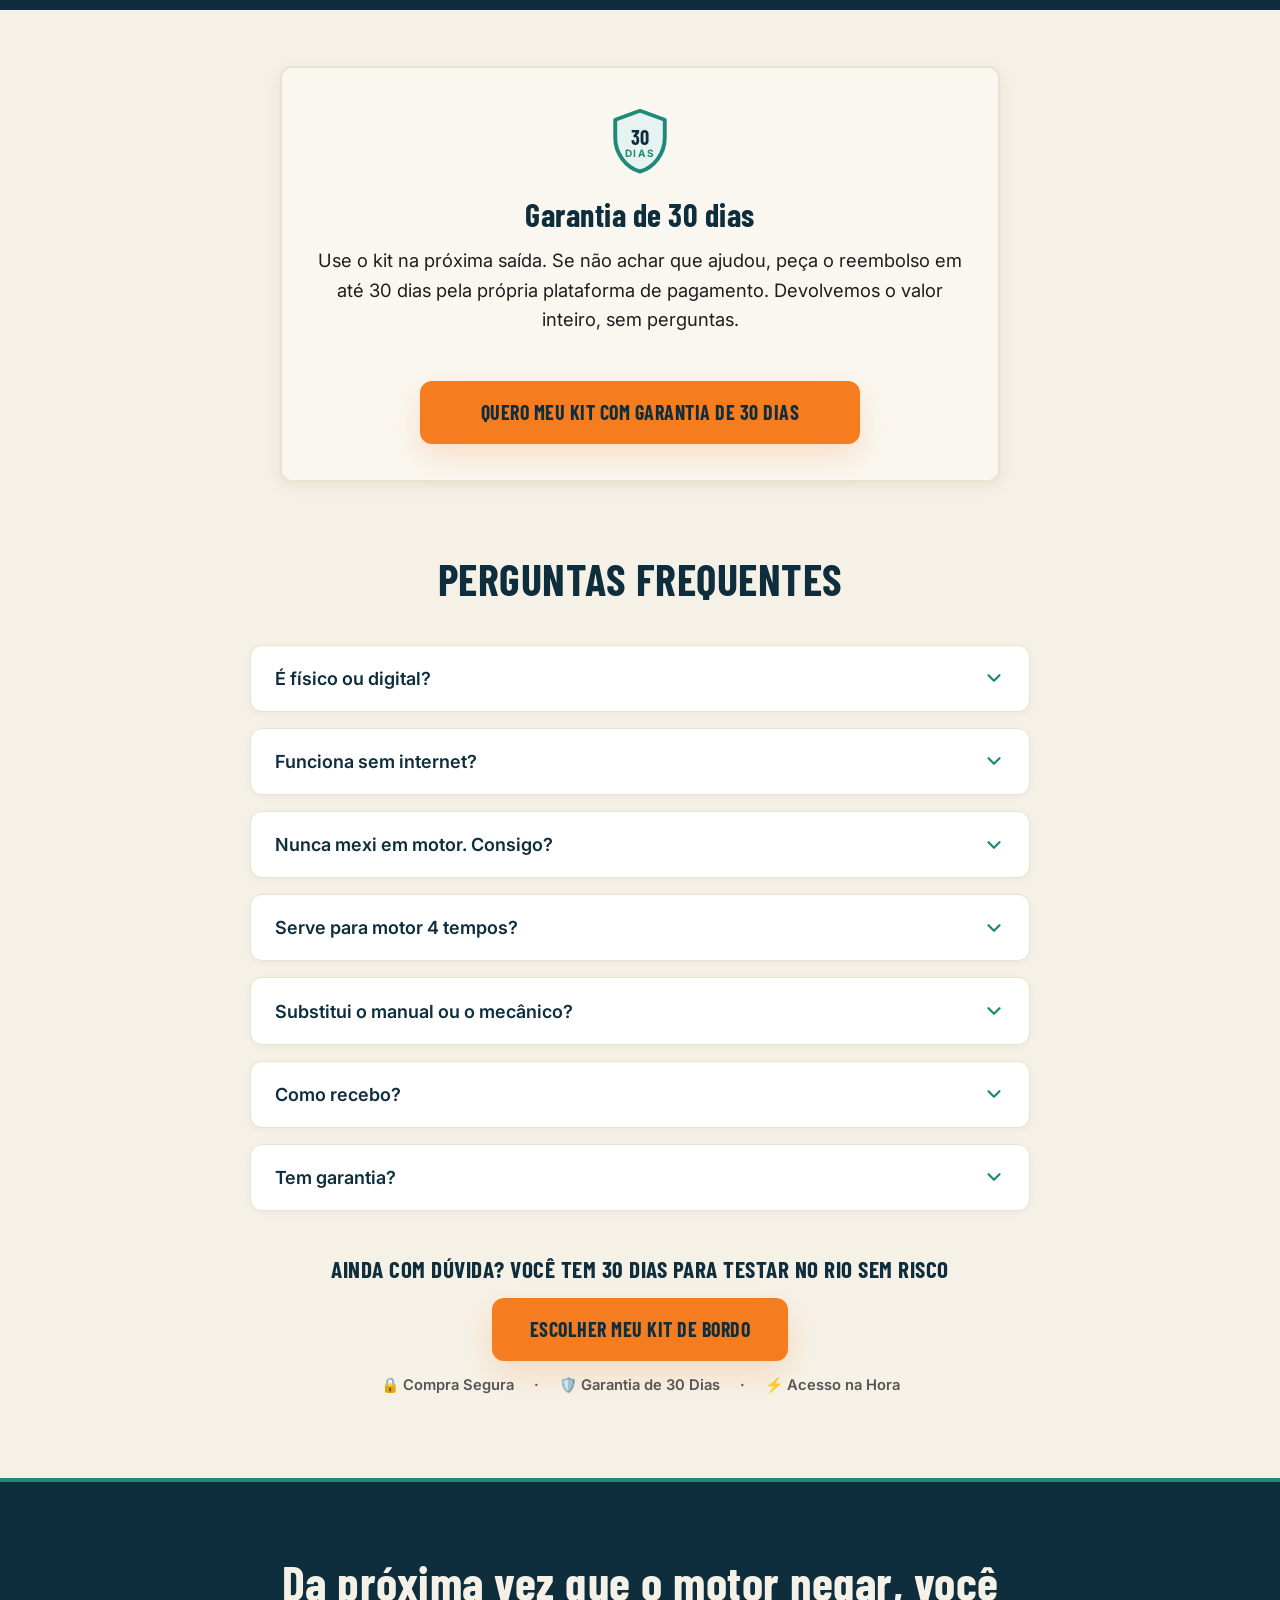
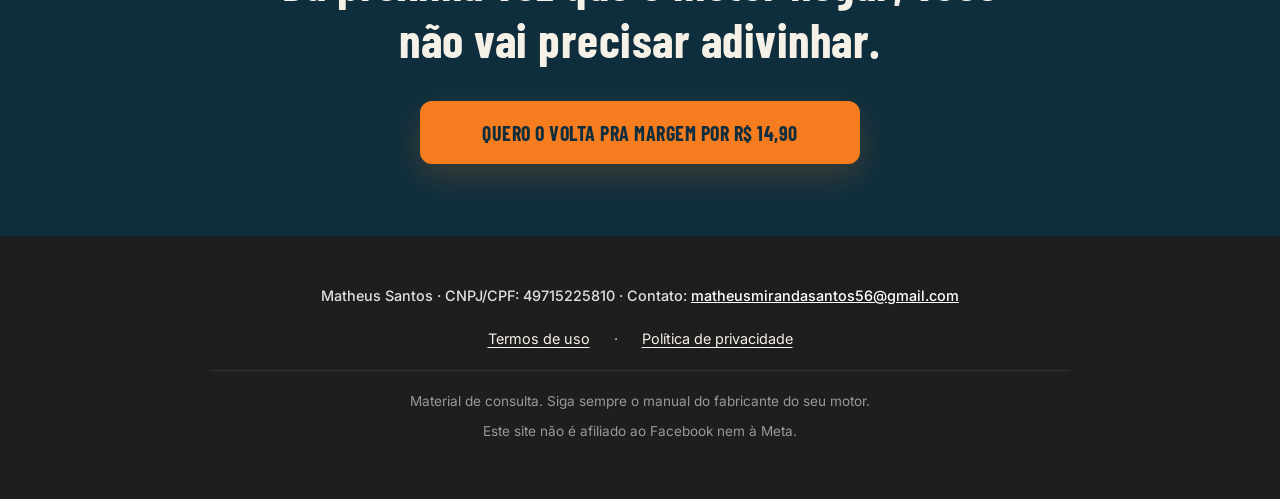
==== commit 37f811ce: "Add files via upload" ====
--- a/index.html
+++ b/index.html
@@ -149,6 +149,23 @@
               <span>Funciona sem internet</span>
             </div>
           </div>
+
+          <div class="selos-micro" style="margin-top: 1.25rem;">
+            <span>
+              <svg viewBox="0 0 24 24" fill="none" stroke="currentColor" stroke-width="2.5"><path d="M12 22s8-4 8-10V5l-8-3-8 3v7c0 6 8 10 8 10z"/></svg>
+              Garantia de 30 Dias
+            </span>
+            <span>·</span>
+            <span>
+              <svg viewBox="0 0 24 24" fill="none" stroke="currentColor" stroke-width="2.5"><rect x="3" y="11" width="18" height="11" rx="2" ry="2"/><path d="M7 11V7a5 5 0 0 1 10 0v4"/></svg>
+              Compra 100% Segura
+            </span>
+            <span>·</span>
+            <span>
+              <svg viewBox="0 0 24 24" fill="none" stroke="currentColor" stroke-width="2.5"><polyline points="20 6 9 17 4 12"/></svg>
+              Liberação Imediata
+            </span>
+          </div>
         </div>
 
         <div class="hero-imagem">
@@ -193,6 +210,29 @@
           O manual tem dezenas de páginas e não está no barco. O vídeo precisa de internet.
         </p>
       </div>
+
+      <div class="cta-intermediario">
+        <p class="cta-intermediario-frase">Não deixe o motor te deixar no prego na próxima pescaria</p>
+        <a href="#oferta" class="btn-compra btn-auto">
+          Garantir Meu Kit de Bordo Agora
+        </a>
+        <div class="selos-micro">
+          <span>
+            <svg viewBox="0 0 24 24" fill="none" stroke="currentColor" stroke-width="2.5"><rect x="3" y="11" width="18" height="11" rx="2" ry="2"/><path d="M7 11V7a5 5 0 0 1 10 0v4"/></svg>
+            Checkout 100% Seguro
+          </span>
+          <span>·</span>
+          <span>
+            <svg viewBox="0 0 24 24" fill="none" stroke="currentColor" stroke-width="2.5"><path d="M12 22s8-4 8-10V5l-8-3-8 3v7c0 6 8 10 8 10z"/></svg>
+            Garantia de 30 Dias
+          </span>
+          <span>·</span>
+          <span>
+            <svg viewBox="0 0 24 24" fill="none" stroke="currentColor" stroke-width="2.5"><polyline points="20 6 9 17 4 12"/></svg>
+            Acesso Imediato
+          </span>
+        </div>
+      </div>
     </div>
   </section>
 
@@ -275,6 +315,13 @@
           <span>É caso de mecânico</span>
         </div>
       </div>
+
+      <div class="cta-intermediario">
+        <p class="cta-intermediario-frase" style="color: var(--areia);">Tenha a ordem exata de testes no bolso do seu barco</p>
+        <a href="#oferta" class="btn-compra btn-auto">
+          Quero o Cartão dos 3 Sinais
+        </a>
+      </div>
     </div>
   </section>
 
@@ -419,6 +466,19 @@
         <div class="kit-imagem">
           <!-- TROCAR POR FOTO REAL DO MATERIAL -->
           <img src="assets/mockup-material.svg" width="640" height="420" alt="Mockup do kit Volta pra Margem mostrando o aplicativo no celular e o cartão de bolso plastificado" loading="lazy">
+        </div>
+      </div>
+
+      <div class="cta-intermediario" style="margin-top: 2.5rem;">
+        <a href="#oferta" class="btn-compra btn-auto">
+          Quero o Kit Completo com as 25 Rotas
+        </a>
+        <div class="selos-micro">
+          <span>🛡️ Garantia de 30 Dias</span>
+          <span>·</span>
+          <span>⚡ Acesso Imediato</span>
+          <span>·</span>
+          <span>📱 Funciona Sem Internet</span>
         </div>
       </div>
     </div>
@@ -449,6 +509,17 @@
         <div class="texto-motores-aviso">
           Seu motor não está na lista? As rotas de defeito e os passo a passos valem para motor de popa a gasolina em geral. As medidas específicas (vela, óleo, mistura) são só dos modelos listados.
         </div>
+
+        <div class="cta-intermediario" style="margin-top: 2rem;">
+          <a href="#oferta" class="btn-compra btn-auto">
+            Verificar Meu Motor e Escolher o Kit
+          </a>
+          <div class="selos-micro">
+            <span>🔒 Pagamento Seguro</span>
+            <span>·</span>
+            <span>🛡️ 30 Dias com Risco Zero</span>
+          </div>
+        </div>
       </div>
     </div>
   </section>
@@ -635,6 +706,54 @@
             </div>
           </div>
         </div>
+
+        <!-- GRADE DE SELOS DE GARANTIA E SEGURANÇA -->
+        <div class="grade-selos-garantia" aria-label="Garantias e Segurança do Kit">
+          <!-- Selo 1: Garantia 30 Dias -->
+          <div class="selo-garantia-card">
+            <div class="selo-garantia-icone" aria-hidden="true">
+              <svg viewBox="0 0 24 24" fill="none" stroke="currentColor" stroke-width="2.5" stroke-linecap="round" stroke-linejoin="round">
+                <path d="M12 22s8-4 8-10V5l-8-3-8 3v7c0 6 8 10 8 10z"/>
+              </svg>
+            </div>
+            <h4 class="selo-garantia-titulo">Garantia de 30 Dias</h4>
+            <p class="selo-garantia-desc">Risco zero absoluto. Se não te ajudar na água, devolvemos 100% do seu dinheiro sem perguntas.</p>
+          </div>
+
+          <!-- Selo 2: Compra Criptografada SSL -->
+          <div class="selo-garantia-card">
+            <div class="selo-garantia-icone" aria-hidden="true">
+              <svg viewBox="0 0 24 24" fill="none" stroke="currentColor" stroke-width="2.5" stroke-linecap="round" stroke-linejoin="round">
+                <rect x="3" y="11" width="18" height="11" rx="2" ry="2"/>
+                <path d="M7 11V7a5 5 0 0 1 10 0v4"/>
+              </svg>
+            </div>
+            <h4 class="selo-garantia-titulo">Compra 100% Segura</h4>
+            <p class="selo-garantia-desc">Ambiente criptografado com tecnologia SSL de ponta 256-bit e processamento oficial Cakto.</p>
+          </div>
+
+          <!-- Selo 3: Acesso Imediato -->
+          <div class="selo-garantia-card">
+            <div class="selo-garantia-icone" aria-hidden="true">
+              <svg viewBox="0 0 24 24" fill="none" stroke="currentColor" stroke-width="2.5" stroke-linecap="round" stroke-linejoin="round">
+                <polygon points="13 2 3 14 12 14 11 22 21 10 12 10 13 2"/>
+              </svg>
+            </div>
+            <h4 class="selo-garantia-titulo">Acesso na Hora</h4>
+            <p class="selo-garantia-desc">Liberação instantânea no seu e-mail assim que o pagamento via Pix ou cartão for aprovado.</p>
+          </div>
+
+          <!-- Selo 4: Pagamento Único -->
+          <div class="selo-garantia-card">
+            <div class="selo-garantia-icone" aria-hidden="true">
+              <svg viewBox="0 0 24 24" fill="none" stroke="currentColor" stroke-width="2.5" stroke-linecap="round" stroke-linejoin="round">
+                <polyline points="20 6 9 17 4 12"/>
+              </svg>
+            </div>
+            <h4 class="selo-garantia-titulo">Sem Mensalidades</h4>
+            <p class="selo-garantia-desc">Pague uma única vez e o kit é seu para sempre. Use offline no celular ou imprima quando quiser.</p>
+          </div>
+        </div>
       </div>
     </div>
   </section>
@@ -656,6 +775,12 @@
         <p class="texto-garantia">
           Use o kit na próxima saída. Se não achar que ajudou, peça o reembolso em até 30 dias pela própria plataforma de pagamento. Devolvemos o valor inteiro, sem perguntas.
         </p>
+
+        <div style="margin-top: 1.75rem; width: 100%; max-width: 440px;">
+          <a href="#oferta" class="btn-compra">
+            Quero Meu Kit com Garantia de 30 Dias
+          </a>
+        </div>
       </div>
     </div>
   </section>
@@ -758,6 +883,20 @@
             <div class="faq-resposta-conteudo">
               <p>Sim, 30 dias.</p>
             </div>
+          </div>
+        </div>
+
+        <div class="cta-intermediario" style="margin-top: 2.75rem;">
+          <p class="cta-intermediario-frase">Ainda com dúvida? Você tem 30 dias para testar no rio sem risco</p>
+          <a href="#oferta" class="btn-compra btn-auto">
+            Escolher Meu Kit de Bordo
+          </a>
+          <div class="selos-micro">
+            <span>🔒 Compra Segura</span>
+            <span>·</span>
+            <span>🛡️ Garantia de 30 Dias</span>
+            <span>·</span>
+            <span>⚡ Acesso na Hora</span>
           </div>
         </div>
       </div>
@@ -876,6 +1015,14 @@
       <a href="https://pay.cakto.com.br/3dviaos_1294380" id="btnContinuarBasico" class="link-continuar-basico btn-checkout" data-checkout="https://pay.cakto.com.br/3dviaos_1294380">
         Não, obrigado. Prefiro continuar com o Kit Básico de R$ 14,90 &rarr;
       </a>
+
+      <div class="selos-micro" style="margin-top: 1rem; font-size: 0.85rem;">
+        <span>🔒 Pagamento Seguro Cakto</span>
+        <span>·</span>
+        <span>🛡️ 30 Dias de Garantia</span>
+        <span>·</span>
+        <span>⚡ Liberação Imediata</span>
+      </div>
     </div>
   </div>
 
--- a/assets/style.css
+++ b/assets/style.css
@@ -201,7 +201,140 @@
 @media (min-width: 640px) {
   .btn-compra.btn-auto {
     width: auto;
-  }
+    padding-left: 2.25rem;
+    padding-right: 2.25rem;
+  }
+}
+
+/* --- CTAS INTERMEDIÁRIOS E SELOS DE SEGURANÇA --- */
+.cta-intermediario {
+  margin: 2.5rem auto 1rem auto;
+  text-align: center;
+  max-width: 620px;
+  display: flex;
+  flex-direction: column;
+  align-items: center;
+  gap: 0.85rem;
+}
+
+.cta-intermediario-frase {
+  font-family: var(--font-titulo);
+  font-weight: 700;
+  font-size: 1.45rem;
+  color: var(--azul-rio);
+  text-transform: uppercase;
+  letter-spacing: 0.5px;
+  margin-bottom: 0;
+  line-height: 1.25;
+}
+
+.secao-hero .cta-intermediario-frase,
+.secao-mecanismo .cta-intermediario-frase,
+.secao-kit .cta-intermediario-frase,
+.secao-oferta .cta-intermediario-frase {
+  color: var(--areia);
+}
+
+.selos-micro {
+  display: inline-flex;
+  align-items: center;
+  justify-content: center;
+  flex-wrap: wrap;
+  gap: 1.25rem;
+  font-size: 0.92rem;
+  font-weight: 600;
+  color: var(--grafite-claro);
+}
+
+.secao-hero .selos-micro,
+.secao-mecanismo .selos-micro,
+.secao-kit .selos-micro,
+.secao-oferta .selos-micro {
+  color: #C3D5DB;
+}
+
+.selos-micro span {
+  display: inline-flex;
+  align-items: center;
+  gap: 0.4rem;
+}
+
+.selos-micro svg {
+  width: 16px;
+  height: 16px;
+  color: var(--verde-agua);
+}
+
+/* Grade de Selos de Confiança e Garantia */
+.grade-selos-garantia {
+  display: grid;
+  grid-template-columns: 1fr;
+  gap: 1rem;
+  max-width: 980px;
+  margin: 2.5rem auto 0 auto;
+}
+
+@media (min-width: 640px) {
+  .grade-selos-garantia {
+    grid-template-columns: repeat(2, 1fr);
+  }
+}
+
+@media (min-width: 960px) {
+  .grade-selos-garantia {
+    grid-template-columns: repeat(4, 1fr);
+  }
+}
+
+.selo-garantia-card {
+  background-color: var(--azul-rio-profundo);
+  border: 1.5px solid rgba(31, 138, 122, 0.4);
+  border-radius: var(--raio-borda);
+  padding: 1.35rem 1.15rem;
+  text-align: center;
+  display: flex;
+  flex-direction: column;
+  align-items: center;
+  gap: 0.45rem;
+  transition: transform var(--transicao-rapida), border-color var(--transicao-rapida);
+}
+
+.selo-garantia-card:hover {
+  transform: translateY(-3px);
+  border-color: var(--verde-agua);
+}
+
+.selo-garantia-icone {
+  width: 48px;
+  height: 48px;
+  border-radius: 50%;
+  background-color: rgba(31, 138, 122, 0.15);
+  display: flex;
+  align-items: center;
+  justify-content: center;
+  color: var(--verde-agua);
+  margin-bottom: 0.25rem;
+}
+
+.selo-garantia-icone svg {
+  width: 26px;
+  height: 26px;
+}
+
+.selo-garantia-titulo {
+  font-family: var(--font-titulo);
+  font-size: 1.15rem;
+  font-weight: 700;
+  color: var(--areia);
+  text-transform: uppercase;
+  letter-spacing: 0.5px;
+}
+
+.selo-garantia-desc {
+  font-size: 0.88rem;
+  line-height: 1.4;
+  color: #C3D5DB;
+  margin-bottom: 0;
 }
 
 /* ==========================================================================
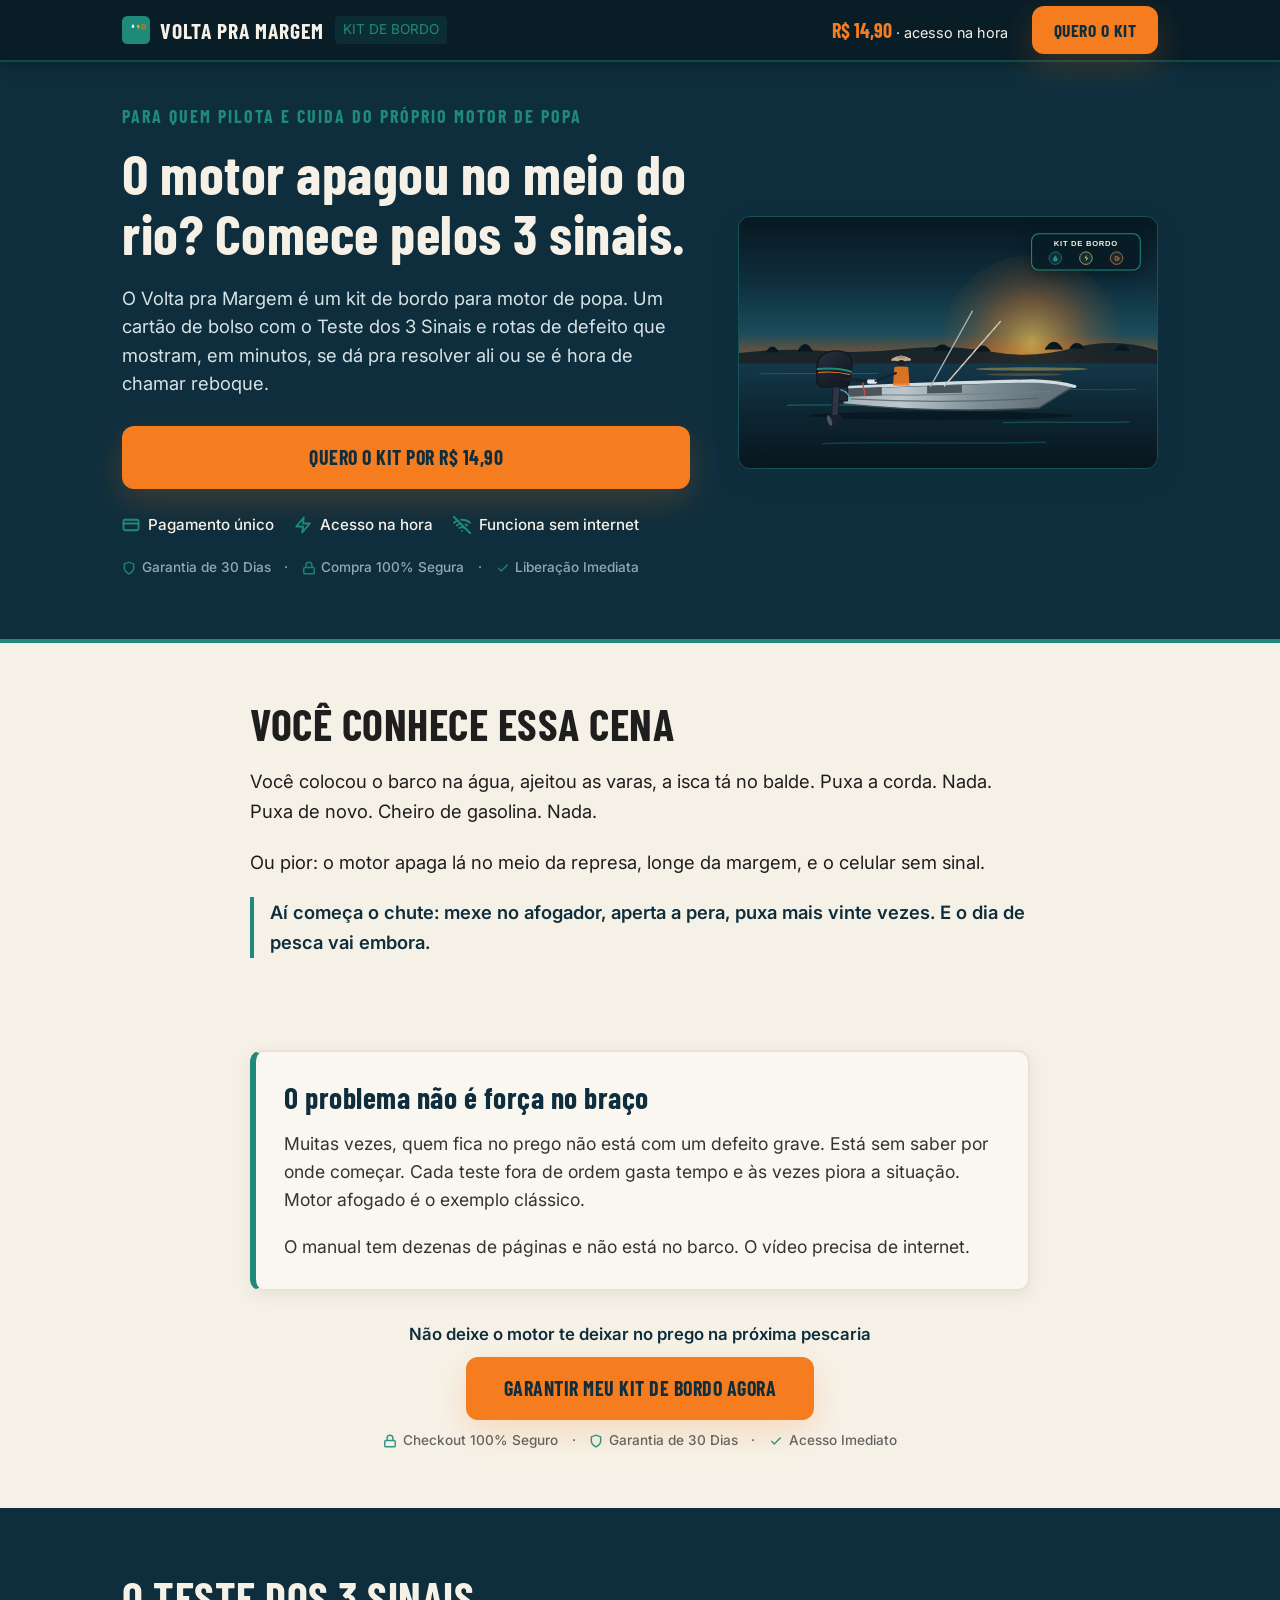
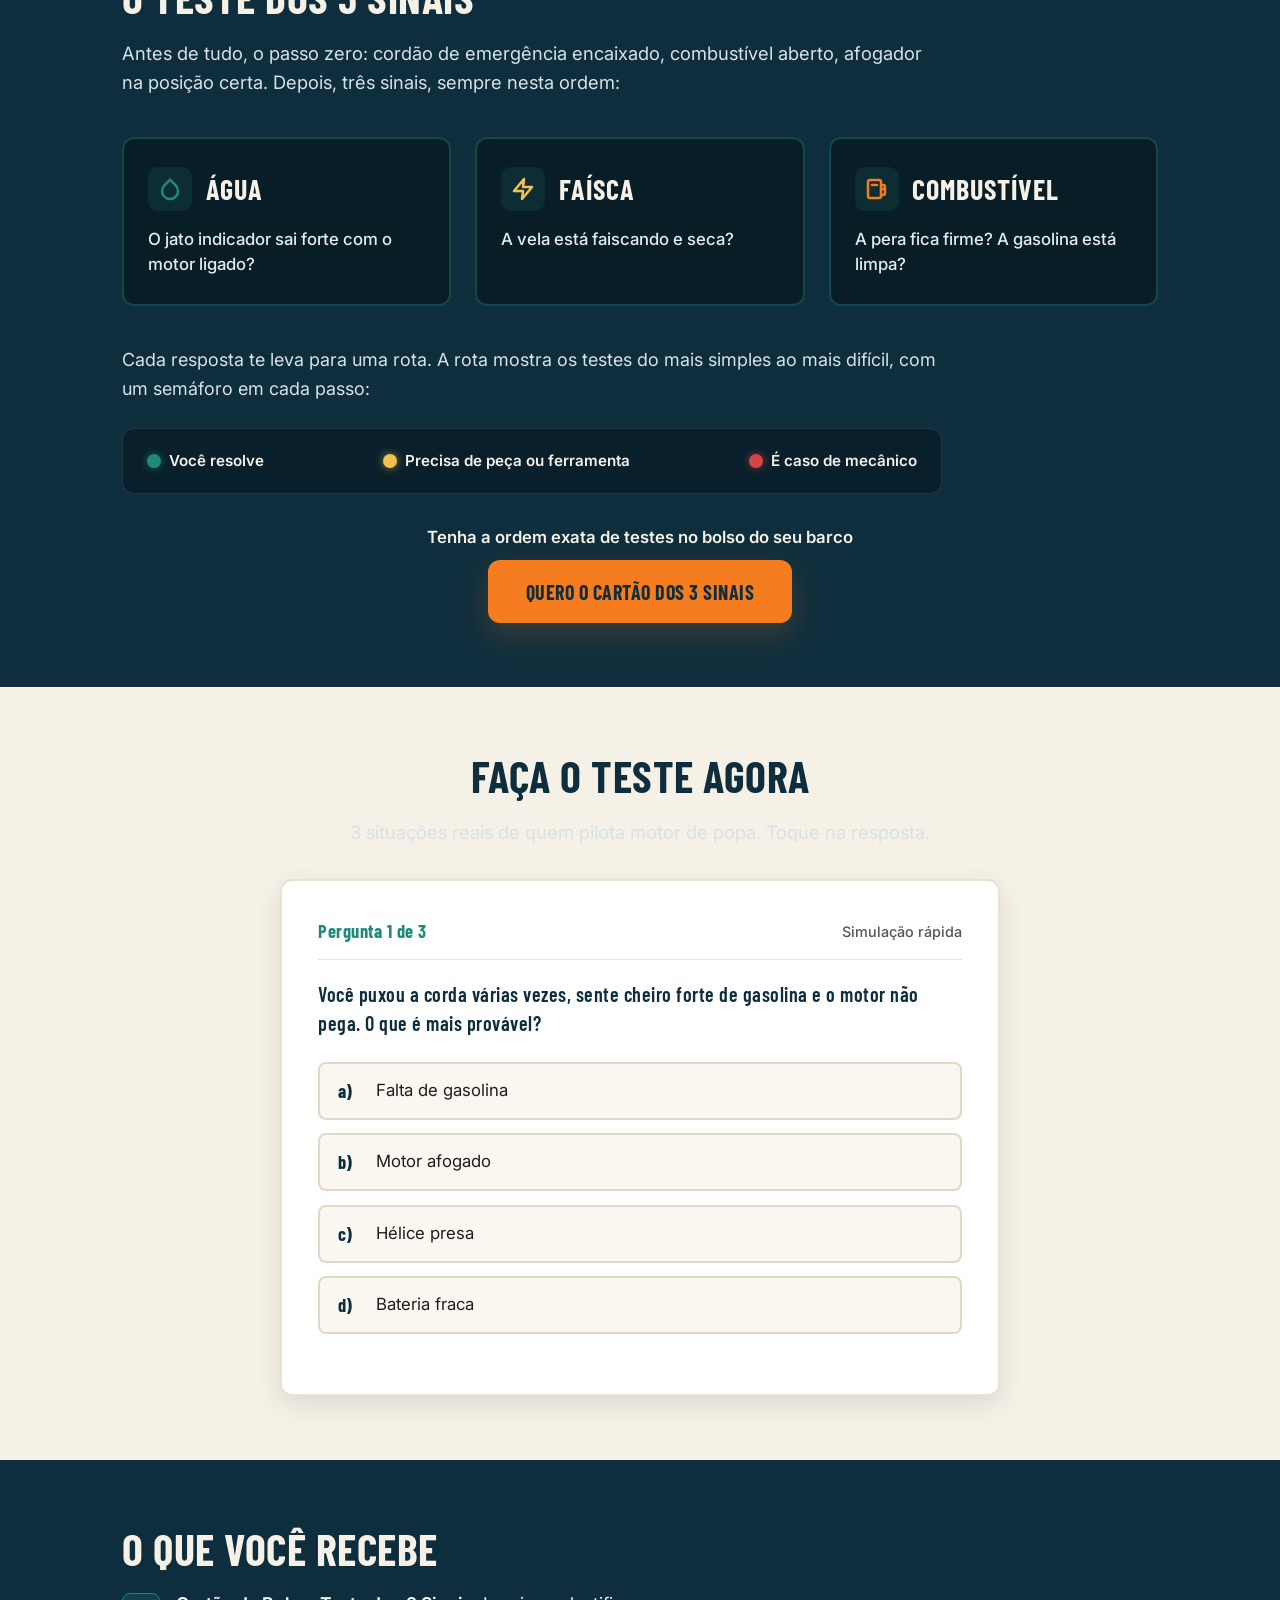
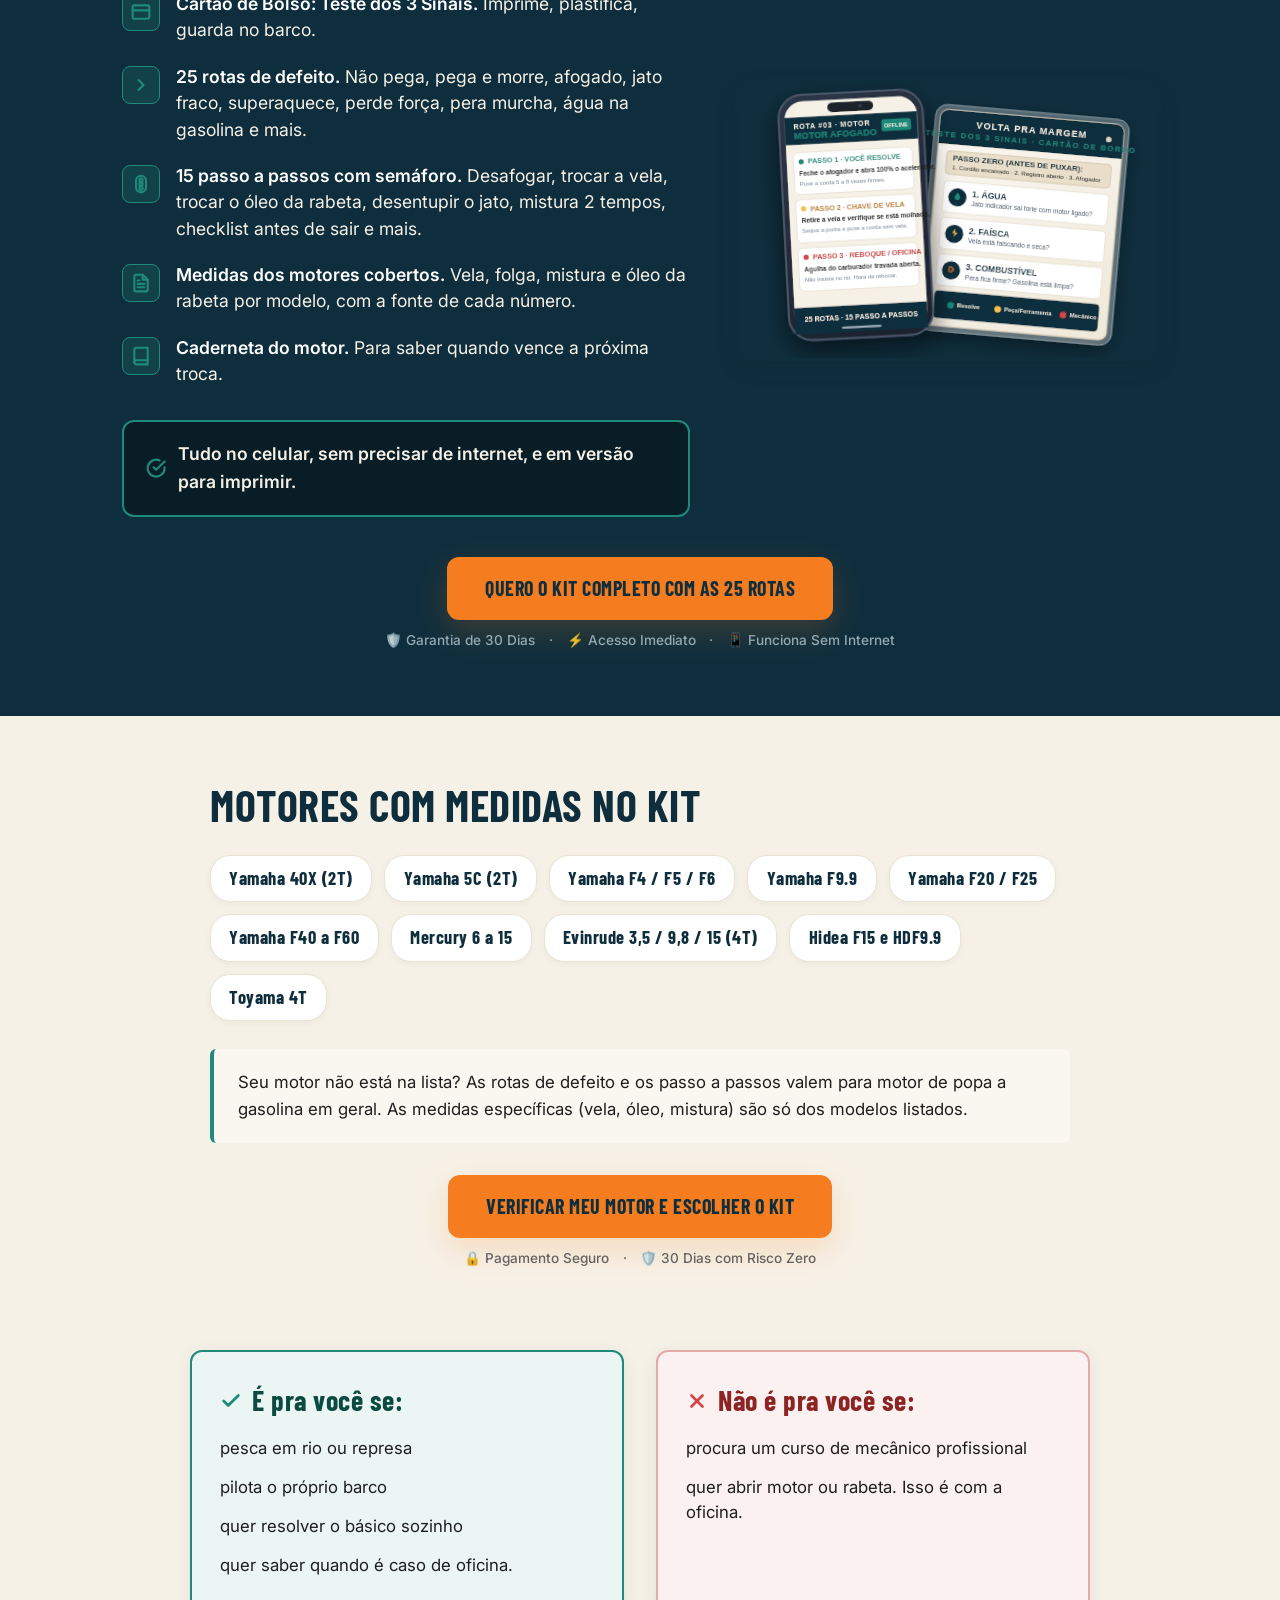
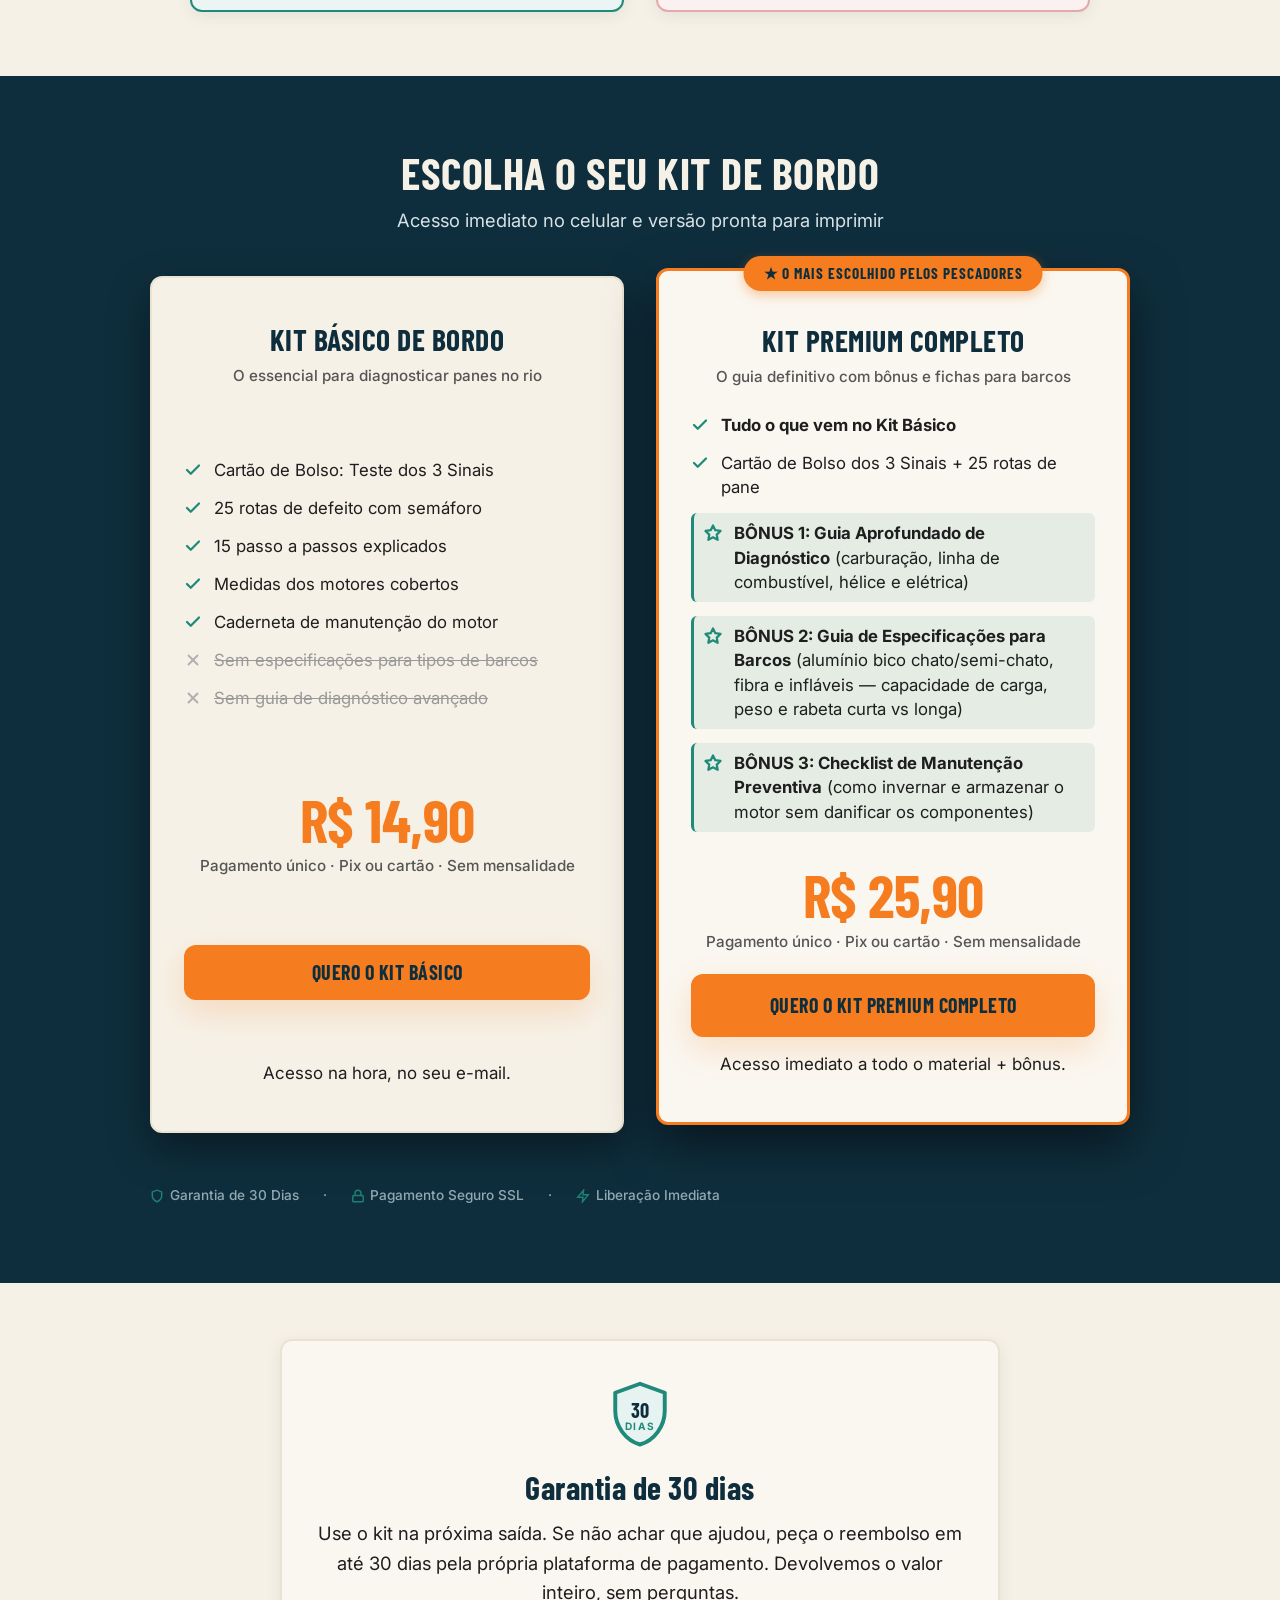
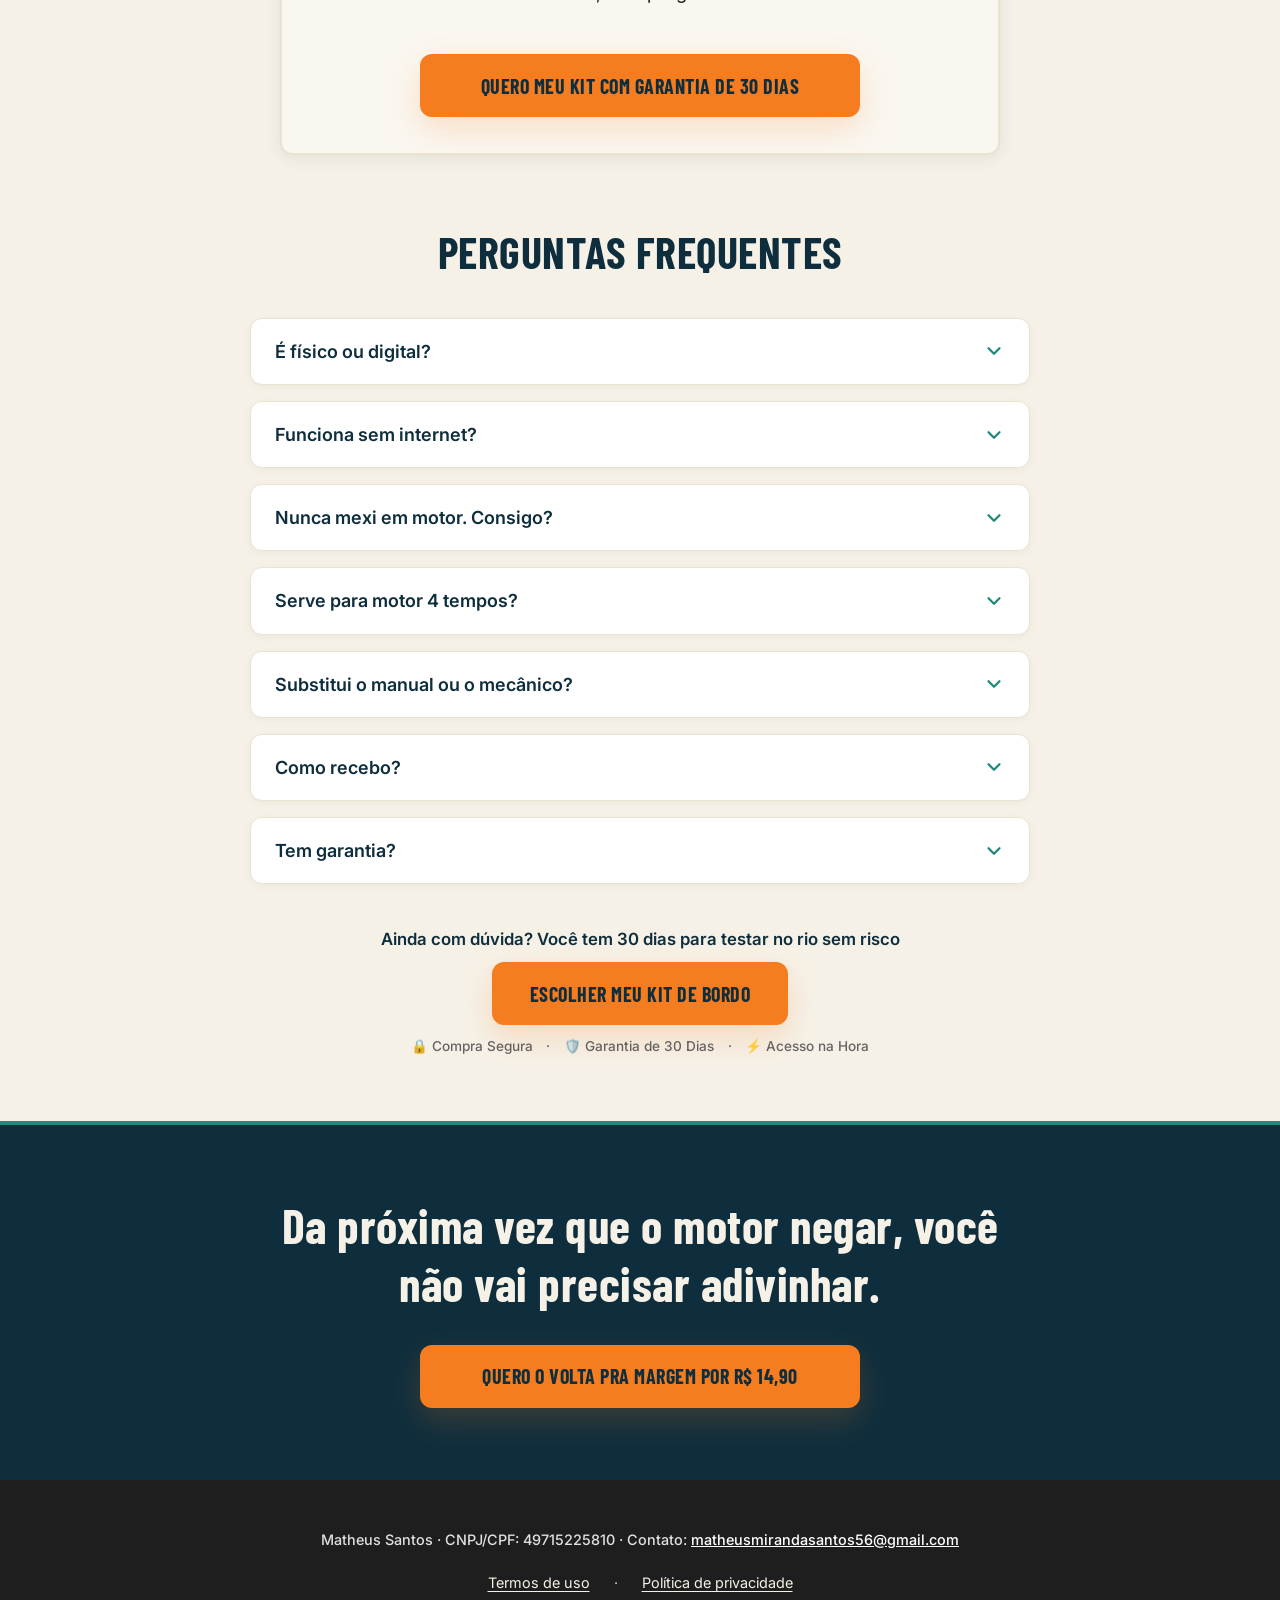
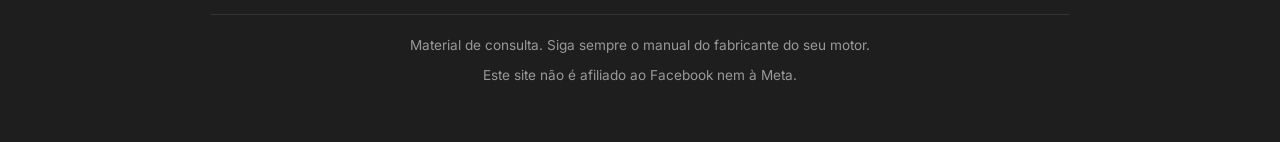
==== commit faf73d74: "Add files via upload" ====
--- a/index.html
+++ b/index.html
@@ -707,52 +707,22 @@
           </div>
         </div>
 
-        <!-- GRADE DE SELOS DE GARANTIA E SEGURANÇA -->
-        <div class="grade-selos-garantia" aria-label="Garantias e Segurança do Kit">
-          <!-- Selo 1: Garantia 30 Dias -->
-          <div class="selo-garantia-card">
-            <div class="selo-garantia-icone" aria-hidden="true">
-              <svg viewBox="0 0 24 24" fill="none" stroke="currentColor" stroke-width="2.5" stroke-linecap="round" stroke-linejoin="round">
-                <path d="M12 22s8-4 8-10V5l-8-3-8 3v7c0 6 8 10 8 10z"/>
-              </svg>
-            </div>
-            <h4 class="selo-garantia-titulo">Garantia de 30 Dias</h4>
-            <p class="selo-garantia-desc">Risco zero absoluto. Se não te ajudar na água, devolvemos 100% do seu dinheiro sem perguntas.</p>
-          </div>
-
-          <!-- Selo 2: Compra Criptografada SSL -->
-          <div class="selo-garantia-card">
-            <div class="selo-garantia-icone" aria-hidden="true">
-              <svg viewBox="0 0 24 24" fill="none" stroke="currentColor" stroke-width="2.5" stroke-linecap="round" stroke-linejoin="round">
-                <rect x="3" y="11" width="18" height="11" rx="2" ry="2"/>
-                <path d="M7 11V7a5 5 0 0 1 10 0v4"/>
-              </svg>
-            </div>
-            <h4 class="selo-garantia-titulo">Compra 100% Segura</h4>
-            <p class="selo-garantia-desc">Ambiente criptografado com tecnologia SSL de ponta 256-bit e processamento oficial Cakto.</p>
-          </div>
-
-          <!-- Selo 3: Acesso Imediato -->
-          <div class="selo-garantia-card">
-            <div class="selo-garantia-icone" aria-hidden="true">
-              <svg viewBox="0 0 24 24" fill="none" stroke="currentColor" stroke-width="2.5" stroke-linecap="round" stroke-linejoin="round">
-                <polygon points="13 2 3 14 12 14 11 22 21 10 12 10 13 2"/>
-              </svg>
-            </div>
-            <h4 class="selo-garantia-titulo">Acesso na Hora</h4>
-            <p class="selo-garantia-desc">Liberação instantânea no seu e-mail assim que o pagamento via Pix ou cartão for aprovado.</p>
-          </div>
-
-          <!-- Selo 4: Pagamento Único -->
-          <div class="selo-garantia-card">
-            <div class="selo-garantia-icone" aria-hidden="true">
-              <svg viewBox="0 0 24 24" fill="none" stroke="currentColor" stroke-width="2.5" stroke-linecap="round" stroke-linejoin="round">
-                <polyline points="20 6 9 17 4 12"/>
-              </svg>
-            </div>
-            <h4 class="selo-garantia-titulo">Sem Mensalidades</h4>
-            <p class="selo-garantia-desc">Pague uma única vez e o kit é seu para sempre. Use offline no celular ou imprima quando quiser.</p>
-          </div>
+        <!-- Selos discretos de segurança e garantia -->
+        <div class="selos-micro" style="margin-top: 1.75rem; justify-content: center; gap: 1.5rem;">
+          <span>
+            <svg viewBox="0 0 24 24" fill="none" stroke="currentColor" stroke-width="2.5"><path d="M12 22s8-4 8-10V5l-8-3-8 3v7c0 6 8 10 8 10z"/></svg>
+            Garantia de 30 Dias
+          </span>
+          <span>·</span>
+          <span>
+            <svg viewBox="0 0 24 24" fill="none" stroke="currentColor" stroke-width="2.5"><rect x="3" y="11" width="18" height="11" rx="2" ry="2"/><path d="M7 11V7a5 5 0 0 1 10 0v4"/></svg>
+            Pagamento Seguro SSL
+          </span>
+          <span>·</span>
+          <span>
+            <svg viewBox="0 0 24 24" fill="none" stroke="currentColor" stroke-width="2.5"><polygon points="13 2 3 14 12 14 11 22 21 10 12 10 13 2"/></svg>
+            Liberação Imediata
+          </span>
         </div>
       </div>
     </div>
--- a/assets/style.css
+++ b/assets/style.css
@@ -208,31 +208,29 @@
 
 /* --- CTAS INTERMEDIÁRIOS E SELOS DE SEGURANÇA --- */
 .cta-intermediario {
-  margin: 2.5rem auto 1rem auto;
+  margin: 2rem auto 0 auto;
   text-align: center;
-  max-width: 620px;
-  display: flex;
-  flex-direction: column;
-  align-items: center;
-  gap: 0.85rem;
+  max-width: 520px;
+  display: flex;
+  flex-direction: column;
+  align-items: center;
+  gap: 0.65rem;
 }
 
 .cta-intermediario-frase {
-  font-family: var(--font-titulo);
-  font-weight: 700;
-  font-size: 1.45rem;
+  font-family: var(--font-corpo);
+  font-weight: 600;
+  font-size: 1.05rem;
   color: var(--azul-rio);
-  text-transform: uppercase;
-  letter-spacing: 0.5px;
   margin-bottom: 0;
-  line-height: 1.25;
+  line-height: 1.4;
 }
 
 .secao-hero .cta-intermediario-frase,
 .secao-mecanismo .cta-intermediario-frase,
 .secao-kit .cta-intermediario-frase,
 .secao-oferta .cta-intermediario-frase {
-  color: var(--areia);
+  color: #D6E2E6;
 }
 
 .selos-micro {
@@ -240,101 +238,30 @@
   align-items: center;
   justify-content: center;
   flex-wrap: wrap;
-  gap: 1.25rem;
-  font-size: 0.92rem;
-  font-weight: 600;
+  gap: 0.85rem;
+  font-size: 0.85rem;
+  font-weight: 500;
   color: var(--grafite-claro);
+  opacity: 0.9;
 }
 
 .secao-hero .selos-micro,
 .secao-mecanismo .selos-micro,
 .secao-kit .selos-micro,
 .secao-oferta .selos-micro {
-  color: #C3D5DB;
+  color: #A0B7C0;
 }
 
 .selos-micro span {
   display: inline-flex;
   align-items: center;
-  gap: 0.4rem;
+  gap: 0.35rem;
 }
 
 .selos-micro svg {
-  width: 16px;
-  height: 16px;
+  width: 14px;
+  height: 14px;
   color: var(--verde-agua);
-}
-
-/* Grade de Selos de Confiança e Garantia */
-.grade-selos-garantia {
-  display: grid;
-  grid-template-columns: 1fr;
-  gap: 1rem;
-  max-width: 980px;
-  margin: 2.5rem auto 0 auto;
-}
-
-@media (min-width: 640px) {
-  .grade-selos-garantia {
-    grid-template-columns: repeat(2, 1fr);
-  }
-}
-
-@media (min-width: 960px) {
-  .grade-selos-garantia {
-    grid-template-columns: repeat(4, 1fr);
-  }
-}
-
-.selo-garantia-card {
-  background-color: var(--azul-rio-profundo);
-  border: 1.5px solid rgba(31, 138, 122, 0.4);
-  border-radius: var(--raio-borda);
-  padding: 1.35rem 1.15rem;
-  text-align: center;
-  display: flex;
-  flex-direction: column;
-  align-items: center;
-  gap: 0.45rem;
-  transition: transform var(--transicao-rapida), border-color var(--transicao-rapida);
-}
-
-.selo-garantia-card:hover {
-  transform: translateY(-3px);
-  border-color: var(--verde-agua);
-}
-
-.selo-garantia-icone {
-  width: 48px;
-  height: 48px;
-  border-radius: 50%;
-  background-color: rgba(31, 138, 122, 0.15);
-  display: flex;
-  align-items: center;
-  justify-content: center;
-  color: var(--verde-agua);
-  margin-bottom: 0.25rem;
-}
-
-.selo-garantia-icone svg {
-  width: 26px;
-  height: 26px;
-}
-
-.selo-garantia-titulo {
-  font-family: var(--font-titulo);
-  font-size: 1.15rem;
-  font-weight: 700;
-  color: var(--areia);
-  text-transform: uppercase;
-  letter-spacing: 0.5px;
-}
-
-.selo-garantia-desc {
-  font-size: 0.88rem;
-  line-height: 1.4;
-  color: #C3D5DB;
-  margin-bottom: 0;
 }
 
 /* ==========================================================================
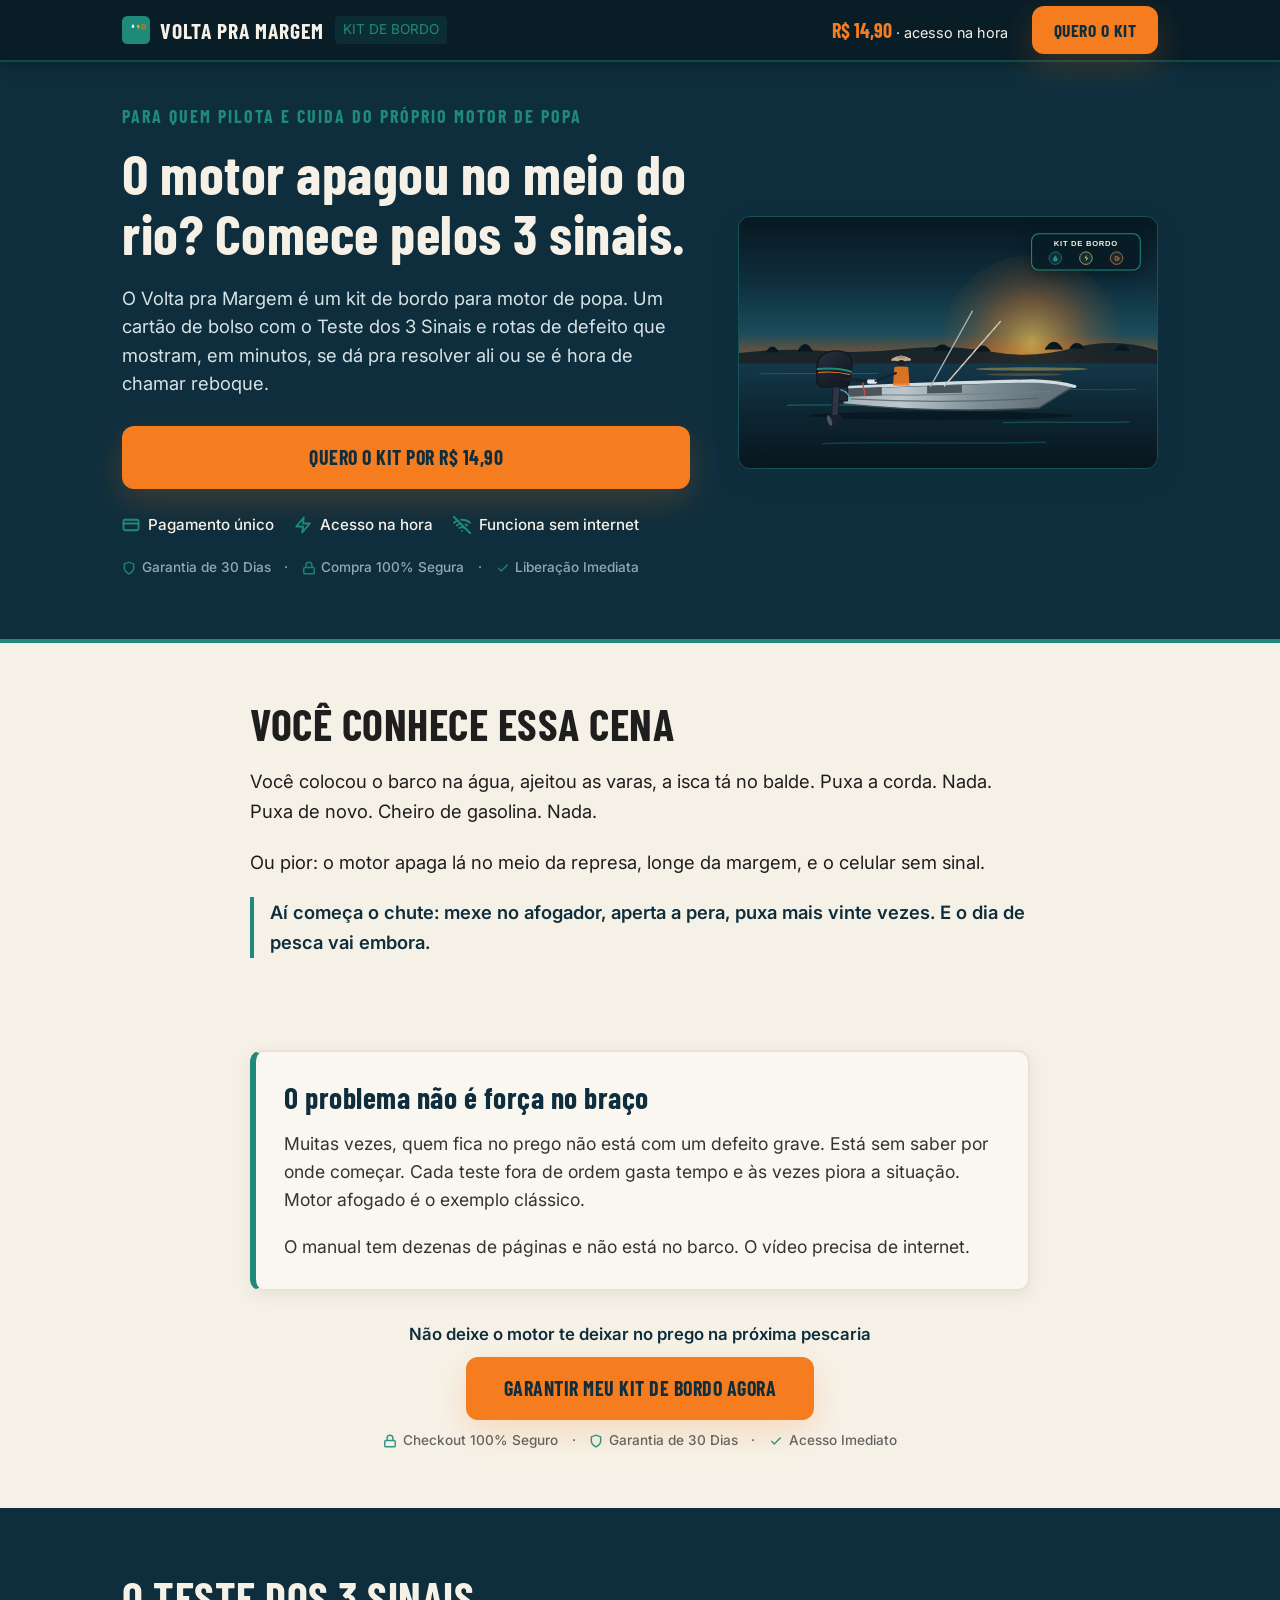
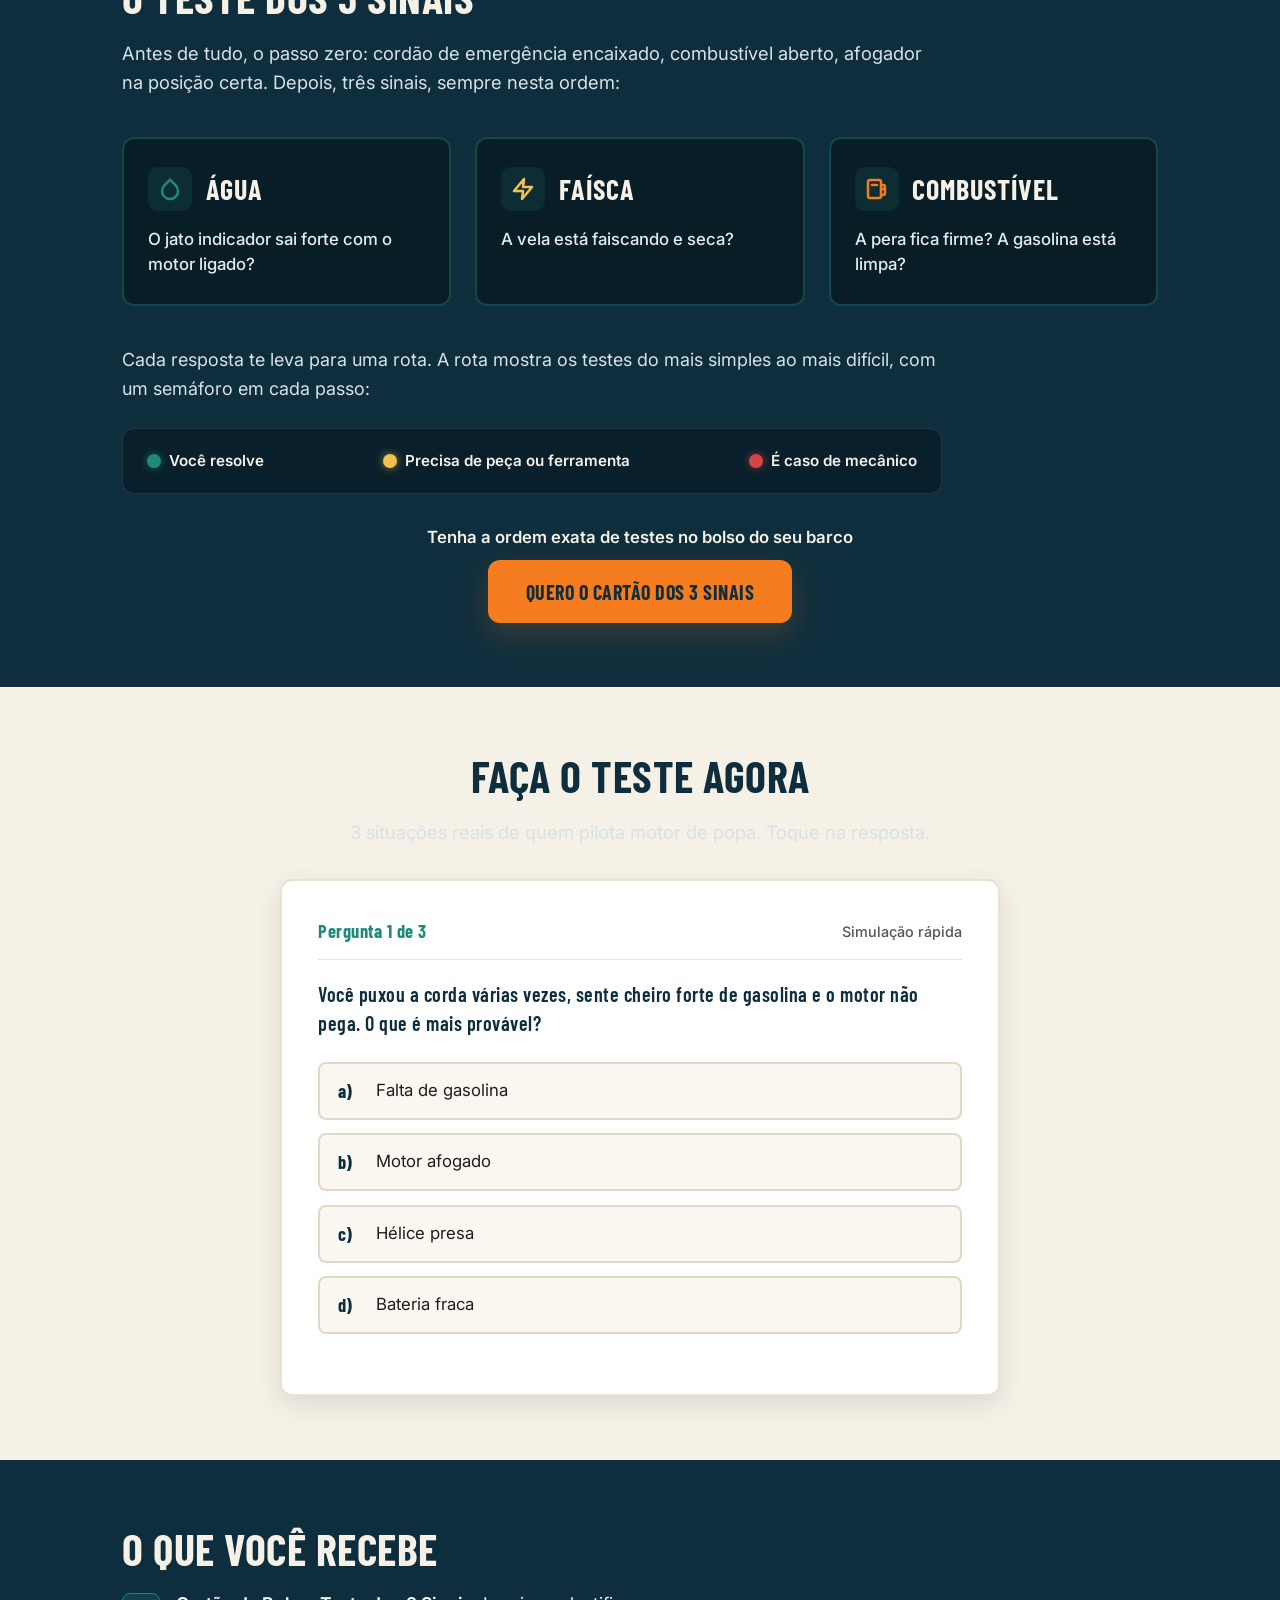
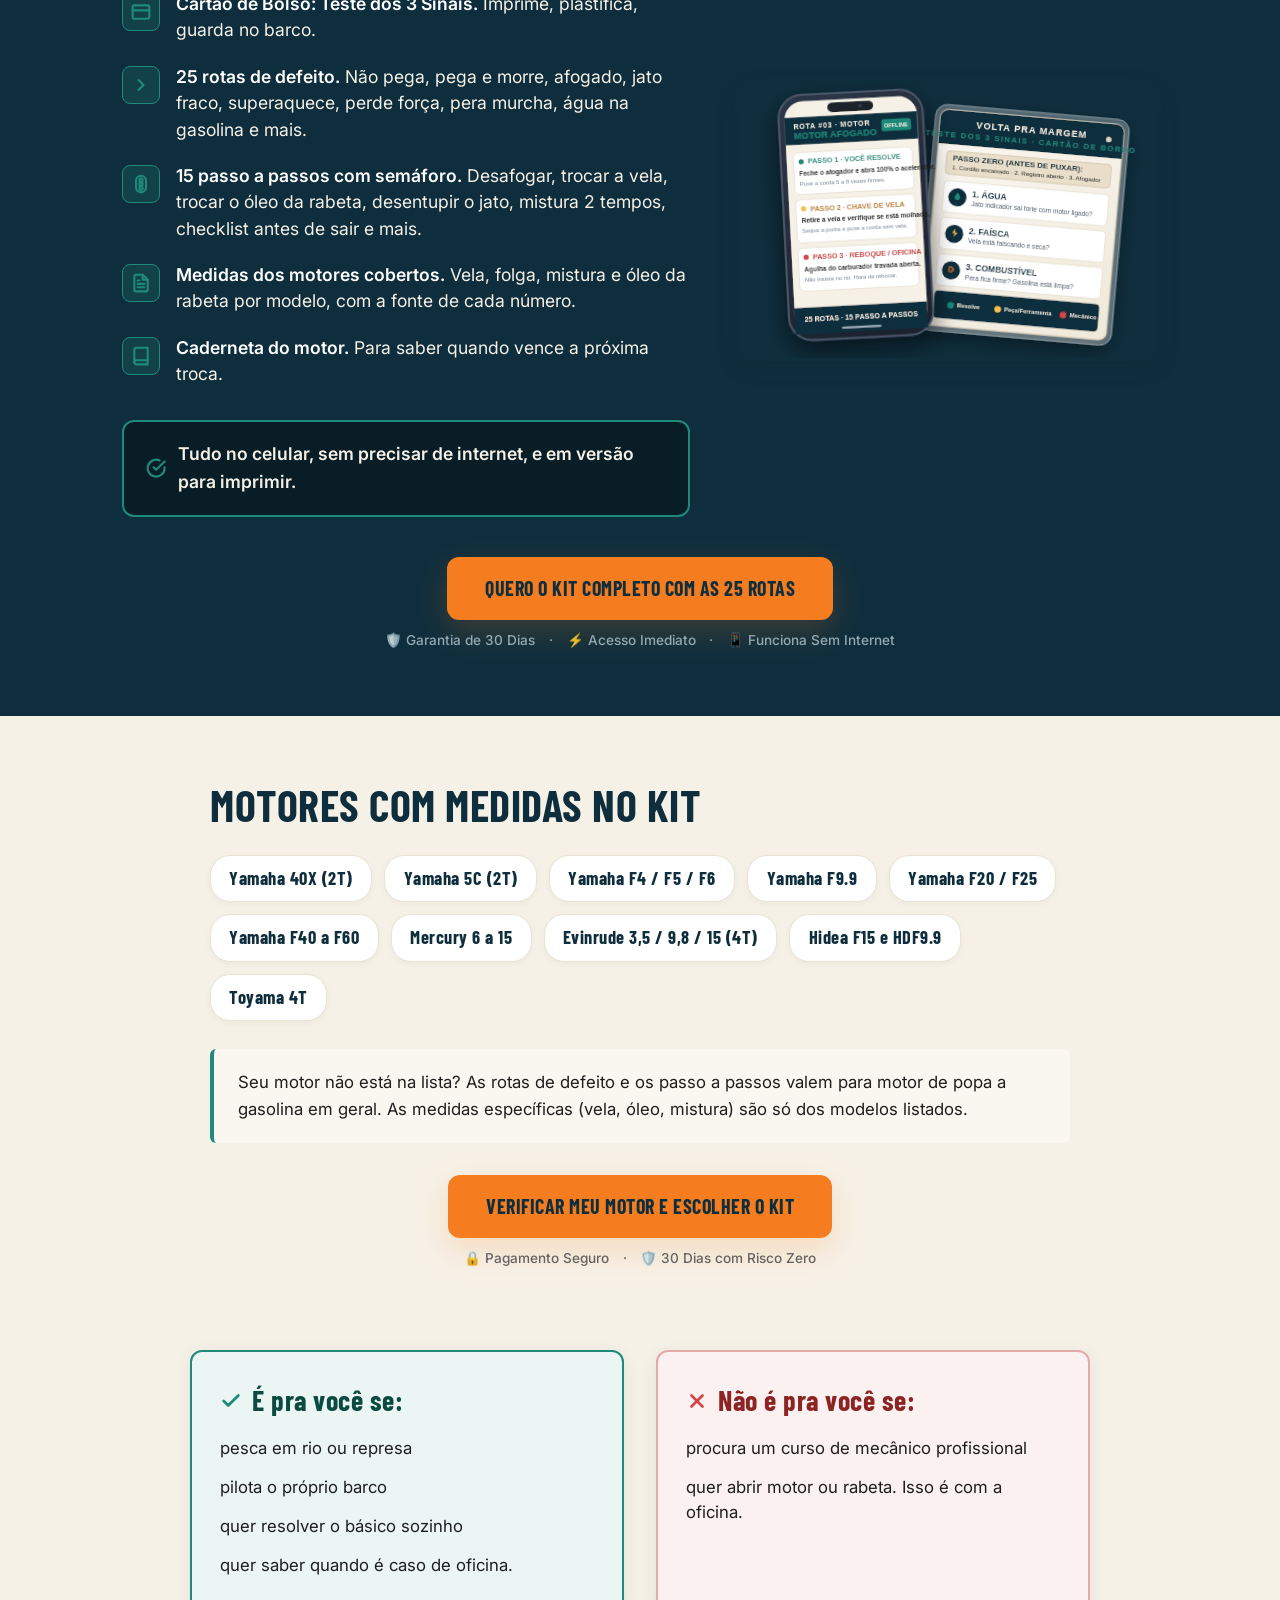
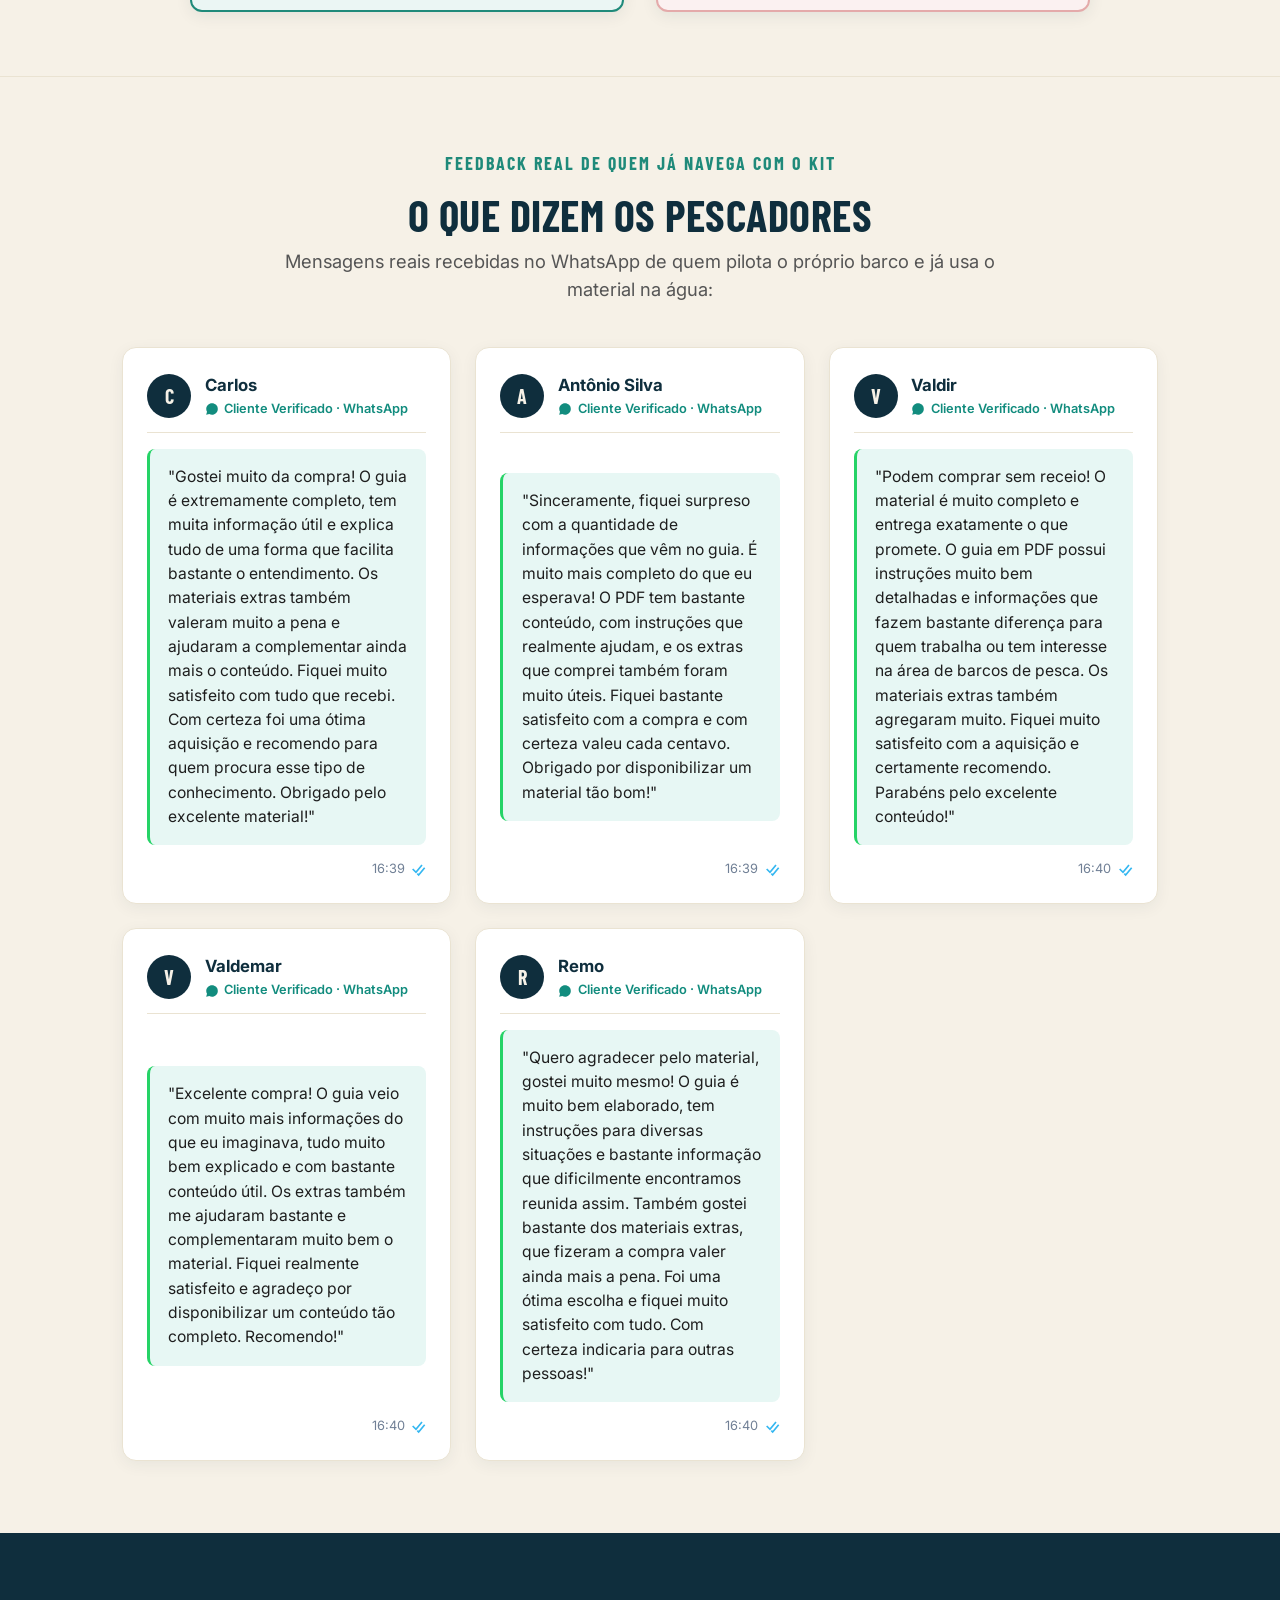
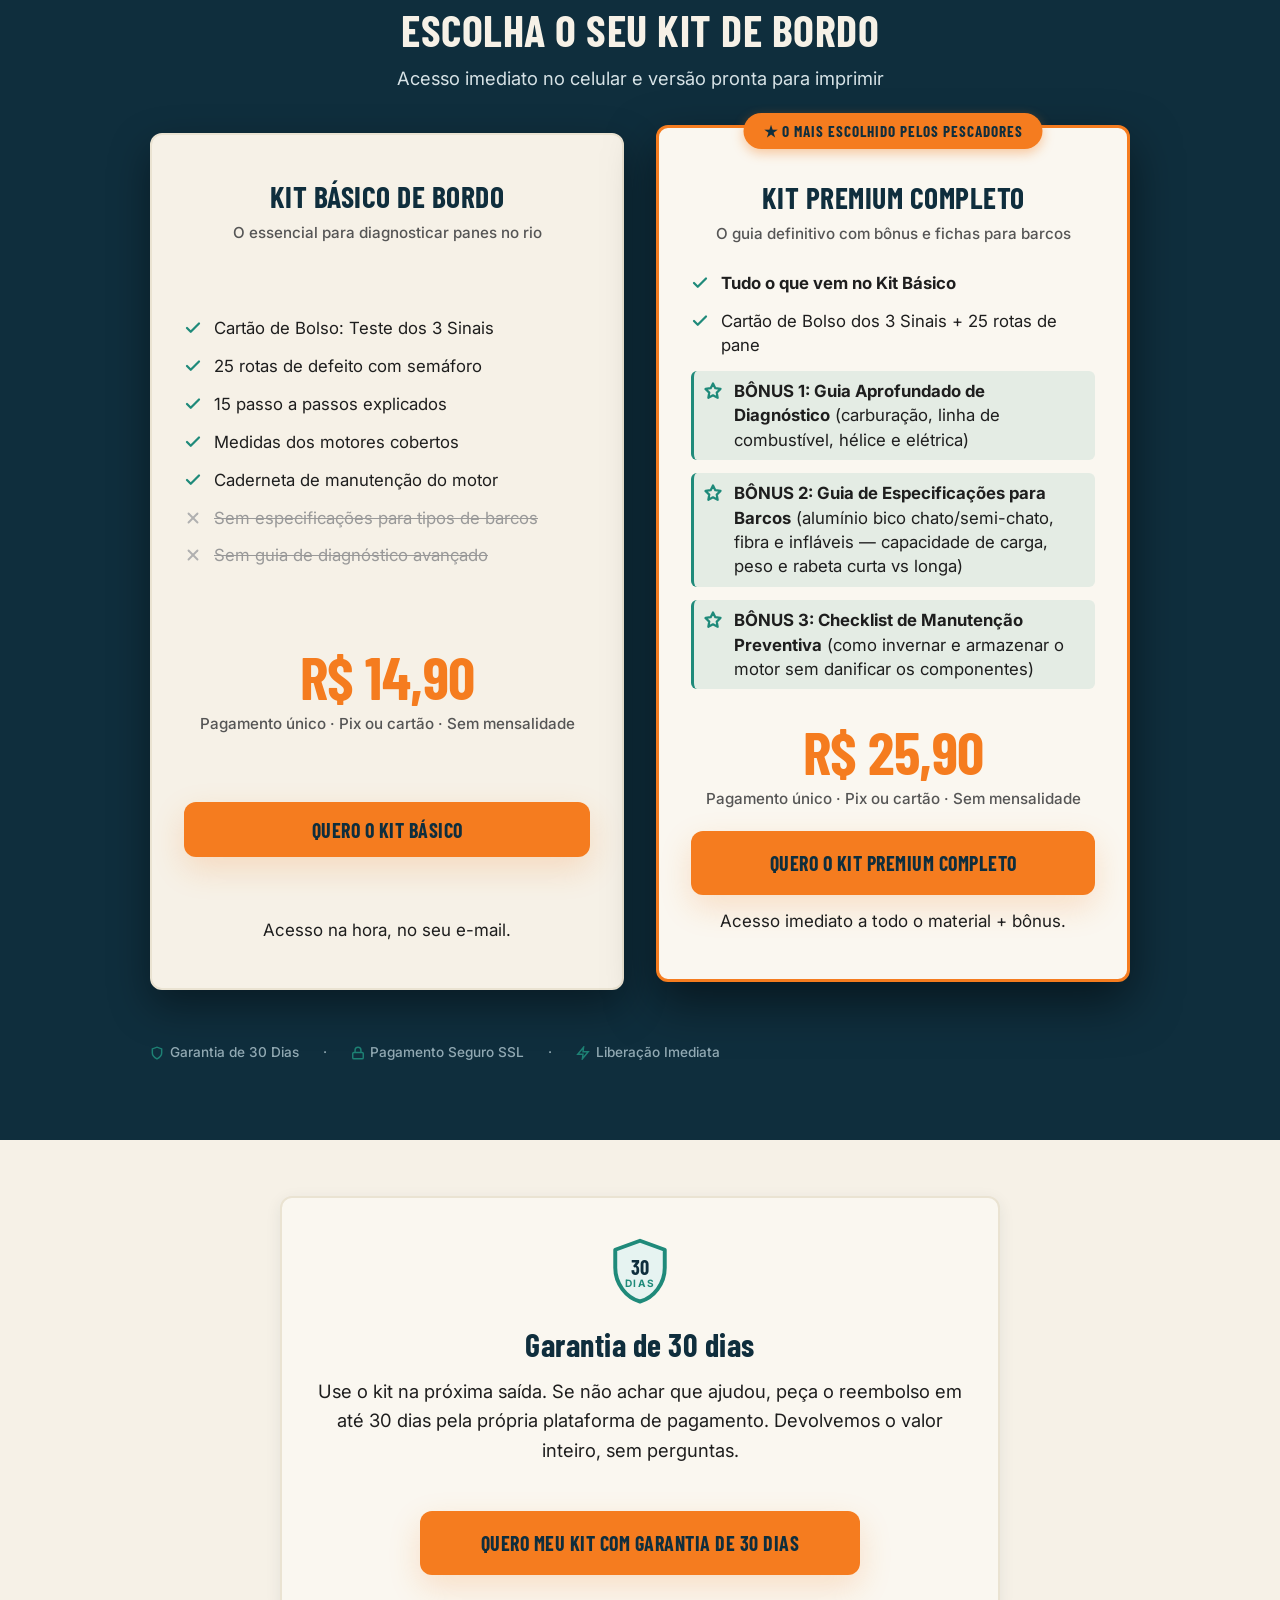
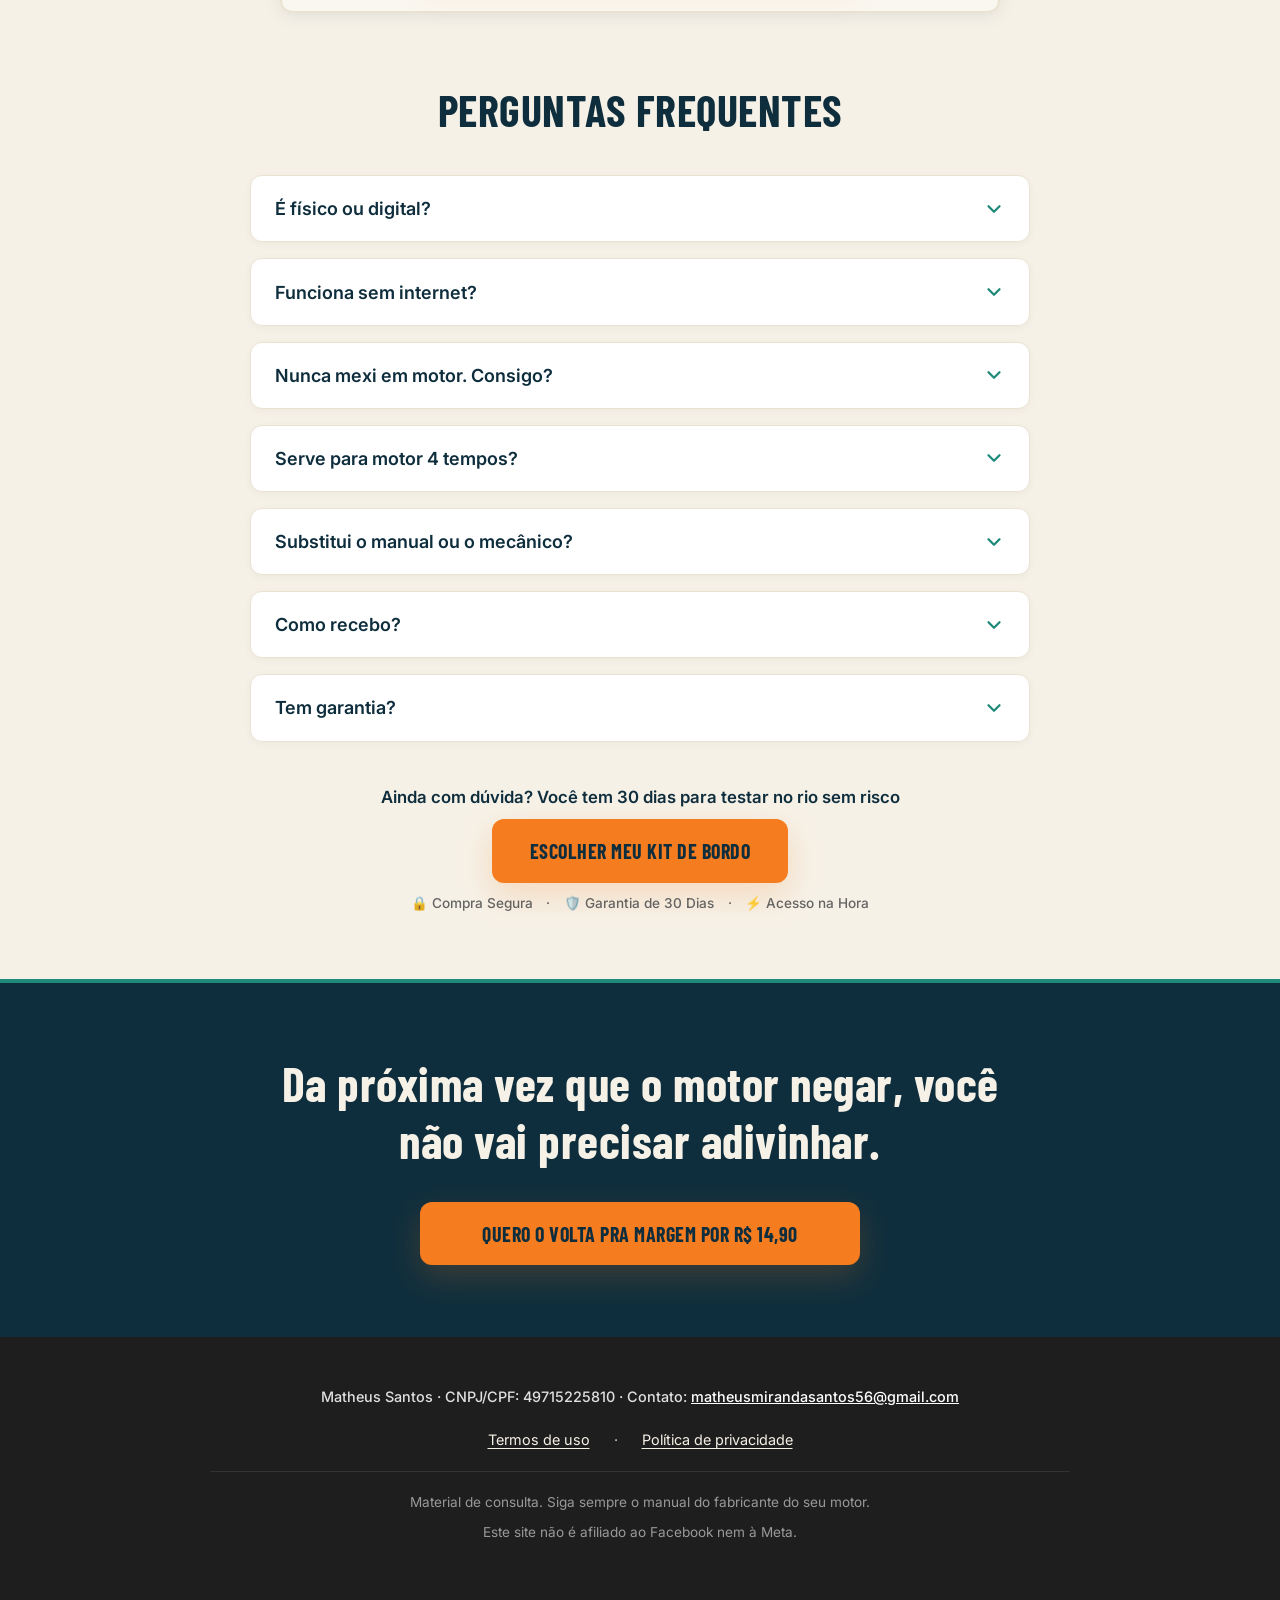
==== commit 88df6a4e: "Add files via upload" ====
--- a/index.html
+++ b/index.html
@@ -565,6 +565,126 @@
   </section>
 
   <!-- ==========================================================================
+       DEPOIMENTOS REAIS (WhatsApp)
+       ========================================================================== -->
+  <section class="secao-depoimentos" id="depoimentos">
+    <div class="container">
+      <div class="depoimentos-cabecalho">
+        <span class="pre-titulo">FEEDBACK REAL DE QUEM JÁ NAVEGA COM O KIT</span>
+        <h2 class="titulo-secao">O QUE DIZEM OS PESCADORES</h2>
+        <p>Mensagens reais recebidas no WhatsApp de quem pilota o próprio barco e já usa o material na água:</p>
+      </div>
+
+      <div class="grid-depoimentos">
+        <!-- Depoimento 1: Carlos -->
+        <div class="card-depoimento-zap">
+          <div class="depoimento-topo">
+            <div class="depoimento-avatar" aria-hidden="true">C</div>
+            <div class="depoimento-autor-info">
+              <span class="depoimento-nome">Carlos</span>
+              <span class="depoimento-badge-zap">
+                <svg viewBox="0 0 24 24" fill="currentColor"><path d="M12.04 2C6.58 2 2.13 6.45 2.13 11.91C2.13 13.66 2.59 15.36 3.45 16.86L2.05 22L7.3 20.62C8.75 21.41 10.38 21.83 12.04 21.83C17.5 21.83 21.95 17.38 21.95 11.92C21.95 9.27 20.92 6.78 19.05 4.91C17.18 3.03 14.69 2 12.04 2Z"/></svg>
+                Cliente Verificado · WhatsApp
+              </span>
+            </div>
+          </div>
+          <div class="depoimento-balao">
+            "Gostei muito da compra! O guia é extremamente completo, tem muita informação útil e explica tudo de uma forma que facilita bastante o entendimento. Os materiais extras também valeram muito a pena e ajudaram a complementar ainda mais o conteúdo. Fiquei muito satisfeito com tudo que recebi. Com certeza foi uma ótima aquisição e recomendo para quem procura esse tipo de conhecimento. Obrigado pelo excelente material!"
+          </div>
+          <div class="depoimento-rodape-zap">
+            <span>16:39</span>
+            <svg viewBox="0 0 24 24" fill="none" stroke="currentColor" stroke-width="2.5"><polyline points="18 6 9 17 4 12"/><polyline points="22 10 13 21 11 19"/></svg>
+          </div>
+        </div>
+
+        <!-- Depoimento 2: Antônio Silva -->
+        <div class="card-depoimento-zap">
+          <div class="depoimento-topo">
+            <div class="depoimento-avatar" aria-hidden="true">A</div>
+            <div class="depoimento-autor-info">
+              <span class="depoimento-nome">Antônio Silva</span>
+              <span class="depoimento-badge-zap">
+                <svg viewBox="0 0 24 24" fill="currentColor"><path d="M12.04 2C6.58 2 2.13 6.45 2.13 11.91C2.13 13.66 2.59 15.36 3.45 16.86L2.05 22L7.3 20.62C8.75 21.41 10.38 21.83 12.04 21.83C17.5 21.83 21.95 17.38 21.95 11.92C21.95 9.27 20.92 6.78 19.05 4.91C17.18 3.03 14.69 2 12.04 2Z"/></svg>
+                Cliente Verificado · WhatsApp
+              </span>
+            </div>
+          </div>
+          <div class="depoimento-balao">
+            "Sinceramente, fiquei surpreso com a quantidade de informações que vêm no guia. É muito mais completo do que eu esperava! O PDF tem bastante conteúdo, com instruções que realmente ajudam, e os extras que comprei também foram muito úteis. Fiquei bastante satisfeito com a compra e com certeza valeu cada centavo. Obrigado por disponibilizar um material tão bom!"
+          </div>
+          <div class="depoimento-rodape-zap">
+            <span>16:39</span>
+            <svg viewBox="0 0 24 24" fill="none" stroke="currentColor" stroke-width="2.5"><polyline points="18 6 9 17 4 12"/><polyline points="22 10 13 21 11 19"/></svg>
+          </div>
+        </div>
+
+        <!-- Depoimento 3: Valdir -->
+        <div class="card-depoimento-zap">
+          <div class="depoimento-topo">
+            <div class="depoimento-avatar" aria-hidden="true">V</div>
+            <div class="depoimento-autor-info">
+              <span class="depoimento-nome">Valdir</span>
+              <span class="depoimento-badge-zap">
+                <svg viewBox="0 0 24 24" fill="currentColor"><path d="M12.04 2C6.58 2 2.13 6.45 2.13 11.91C2.13 13.66 2.59 15.36 3.45 16.86L2.05 22L7.3 20.62C8.75 21.41 10.38 21.83 12.04 21.83C17.5 21.83 21.95 17.38 21.95 11.92C21.95 9.27 20.92 6.78 19.05 4.91C17.18 3.03 14.69 2 12.04 2Z"/></svg>
+                Cliente Verificado · WhatsApp
+              </span>
+            </div>
+          </div>
+          <div class="depoimento-balao">
+            "Podem comprar sem receio! O material é muito completo e entrega exatamente o que promete. O guia em PDF possui instruções muito bem detalhadas e informações que fazem bastante diferença para quem trabalha ou tem interesse na área de barcos de pesca. Os materiais extras também agregaram muito. Fiquei muito satisfeito com a aquisição e certamente recomendo. Parabéns pelo excelente conteúdo!"
+          </div>
+          <div class="depoimento-rodape-zap">
+            <span>16:40</span>
+            <svg viewBox="0 0 24 24" fill="none" stroke="currentColor" stroke-width="2.5"><polyline points="18 6 9 17 4 12"/><polyline points="22 10 13 21 11 19"/></svg>
+          </div>
+        </div>
+
+        <!-- Depoimento 4: Valdemar -->
+        <div class="card-depoimento-zap">
+          <div class="depoimento-topo">
+            <div class="depoimento-avatar" aria-hidden="true">V</div>
+            <div class="depoimento-autor-info">
+              <span class="depoimento-nome">Valdemar</span>
+              <span class="depoimento-badge-zap">
+                <svg viewBox="0 0 24 24" fill="currentColor"><path d="M12.04 2C6.58 2 2.13 6.45 2.13 11.91C2.13 13.66 2.59 15.36 3.45 16.86L2.05 22L7.3 20.62C8.75 21.41 10.38 21.83 12.04 21.83C17.5 21.83 21.95 17.38 21.95 11.92C21.95 9.27 20.92 6.78 19.05 4.91C17.18 3.03 14.69 2 12.04 2Z"/></svg>
+                Cliente Verificado · WhatsApp
+              </span>
+            </div>
+          </div>
+          <div class="depoimento-balao">
+            "Excelente compra! O guia veio com muito mais informações do que eu imaginava, tudo muito bem explicado e com bastante conteúdo útil. Os extras também me ajudaram bastante e complementaram muito bem o material. Fiquei realmente satisfeito e agradeço por disponibilizar um conteúdo tão completo. Recomendo!"
+          </div>
+          <div class="depoimento-rodape-zap">
+            <span>16:40</span>
+            <svg viewBox="0 0 24 24" fill="none" stroke="currentColor" stroke-width="2.5"><polyline points="18 6 9 17 4 12"/><polyline points="22 10 13 21 11 19"/></svg>
+          </div>
+        </div>
+
+        <!-- Depoimento 5: Remo -->
+        <div class="card-depoimento-zap">
+          <div class="depoimento-topo">
+            <div class="depoimento-avatar" aria-hidden="true">R</div>
+            <div class="depoimento-autor-info">
+              <span class="depoimento-nome">Remo</span>
+              <span class="depoimento-badge-zap">
+                <svg viewBox="0 0 24 24" fill="currentColor"><path d="M12.04 2C6.58 2 2.13 6.45 2.13 11.91C2.13 13.66 2.59 15.36 3.45 16.86L2.05 22L7.3 20.62C8.75 21.41 10.38 21.83 12.04 21.83C17.5 21.83 21.95 17.38 21.95 11.92C21.95 9.27 20.92 6.78 19.05 4.91C17.18 3.03 14.69 2 12.04 2Z"/></svg>
+                Cliente Verificado · WhatsApp
+              </span>
+            </div>
+          </div>
+          <div class="depoimento-balao">
+            "Quero agradecer pelo material, gostei muito mesmo! O guia é muito bem elaborado, tem instruções para diversas situações e bastante informação que dificilmente encontramos reunida assim. Também gostei bastante dos materiais extras, que fizeram a compra valer ainda mais a pena. Foi uma ótima escolha e fiquei muito satisfeito com tudo. Com certeza indicaria para outras pessoas!"
+          </div>
+          <div class="depoimento-rodape-zap">
+            <span>16:40</span>
+            <svg viewBox="0 0 24 24" fill="none" stroke="currentColor" stroke-width="2.5"><polyline points="18 6 9 17 4 12"/><polyline points="22 10 13 21 11 19"/></svg>
+          </div>
+        </div>
+      </div>
+    </div>
+  </section>
+
+  <!-- ==========================================================================
        10. OFERTA (id="oferta", Fundo Azul-Rio, 2 Kits lado a lado)
        ========================================================================== -->
   <section id="oferta" class="secao-oferta">
@@ -870,17 +990,6 @@
           </div>
         </div>
       </div>
-    </div>
-  </section>
-
-  <!-- ==========================================================================
-       ESPAÇO RESERVADO PARA DEPOIMENTOS FUTUROS
-       ========================================================================== -->
-  <!-- ATIVAR SÓ COM DEPOIMENTOS REAIS -->
-  <section class="secao-depoimentos-futuros" style="display: none;" aria-hidden="true">
-    <div class="container">
-      <h2>O que dizem os pescadores</h2>
-      <!-- Inserir depoimentos reais com autorização quando houver -->
     </div>
   </section>
 
--- a/assets/style.css
+++ b/assets/style.css
@@ -1842,3 +1842,143 @@
   from { opacity: 0; transform: translateY(4px); }
   to { opacity: 1; transform: translateY(0); }
 }
+
+/* ==========================================================================
+   SEÇÃO DEPOIMENTOS REAIS (Mensagens Reais de Clientes via WhatsApp)
+   ========================================================================== */
+.secao-depoimentos {
+  background-color: var(--areia);
+  padding: 4.5rem 0;
+  border-top: 1.5px solid var(--areia-escuro);
+}
+
+.depoimentos-cabecalho {
+  text-align: center;
+  max-width: 760px;
+  margin: 0 auto 2.75rem auto;
+}
+
+.depoimentos-cabecalho .titulo-secao {
+  color: var(--azul-rio);
+  margin-bottom: 0.5rem;
+}
+
+.depoimentos-cabecalho p {
+  color: var(--grafite-claro);
+  font-size: 1.15rem;
+  line-height: 1.5;
+}
+
+.grid-depoimentos {
+  display: grid;
+  grid-template-columns: 1fr;
+  gap: 1.5rem;
+  max-width: 1040px;
+  margin: 0 auto;
+}
+
+@media (min-width: 680px) {
+  .grid-depoimentos {
+    grid-template-columns: repeat(2, 1fr);
+  }
+}
+
+@media (min-width: 1024px) {
+  .grid-depoimentos {
+    grid-template-columns: repeat(3, 1fr);
+  }
+}
+
+.card-depoimento-zap {
+  background-color: var(--branco);
+  border: 1.5px solid var(--areia-escuro);
+  border-radius: 14px;
+  padding: 1.5rem;
+  box-shadow: 0 4px 16px rgba(15, 46, 61, 0.06);
+  display: flex;
+  flex-direction: column;
+  justify-content: space-between;
+  transition: transform var(--transicao-rapida), box-shadow var(--transicao-rapida);
+}
+
+.card-depoimento-zap:hover {
+  transform: translateY(-3px);
+  box-shadow: 0 12px 28px rgba(15, 46, 61, 0.12);
+}
+
+.depoimento-topo {
+  display: flex;
+  align-items: center;
+  gap: 0.85rem;
+  margin-bottom: 1rem;
+  padding-bottom: 0.75rem;
+  border-bottom: 1px solid var(--areia-escuro);
+}
+
+.depoimento-avatar {
+  width: 44px;
+  height: 44px;
+  border-radius: 50%;
+  background-color: var(--azul-rio);
+  color: var(--areia);
+  font-family: var(--font-titulo);
+  font-size: 1.25rem;
+  font-weight: 700;
+  display: flex;
+  align-items: center;
+  justify-content: center;
+  flex-shrink: 0;
+}
+
+.depoimento-autor-info {
+  display: flex;
+  flex-direction: column;
+}
+
+.depoimento-nome {
+  font-family: var(--font-corpo);
+  font-weight: 700;
+  font-size: 1.05rem;
+  color: var(--azul-rio);
+}
+
+.depoimento-badge-zap {
+  display: inline-flex;
+  align-items: center;
+  gap: 0.35rem;
+  font-size: 0.8rem;
+  color: #128C7E; /* Verde oficial WhatsApp */
+  font-weight: 600;
+}
+
+.depoimento-badge-zap svg {
+  width: 14px;
+  height: 14px;
+}
+
+.depoimento-balao {
+  background-color: #E7F7F4;
+  border-left: 3.5px solid #25D366;
+  border-radius: 8px;
+  padding: 1rem 1.15rem;
+  margin-bottom: 0.85rem;
+  font-size: 0.98rem;
+  line-height: 1.55;
+  color: var(--grafite);
+  font-style: normal;
+}
+
+.depoimento-rodape-zap {
+  display: flex;
+  align-items: center;
+  justify-content: flex-end;
+  gap: 0.35rem;
+  font-size: 0.8rem;
+  color: #718096;
+}
+
+.depoimento-rodape-zap svg {
+  width: 16px;
+  height: 16px;
+  color: #34B7F1; /* Azul duplo check WhatsApp */
+}
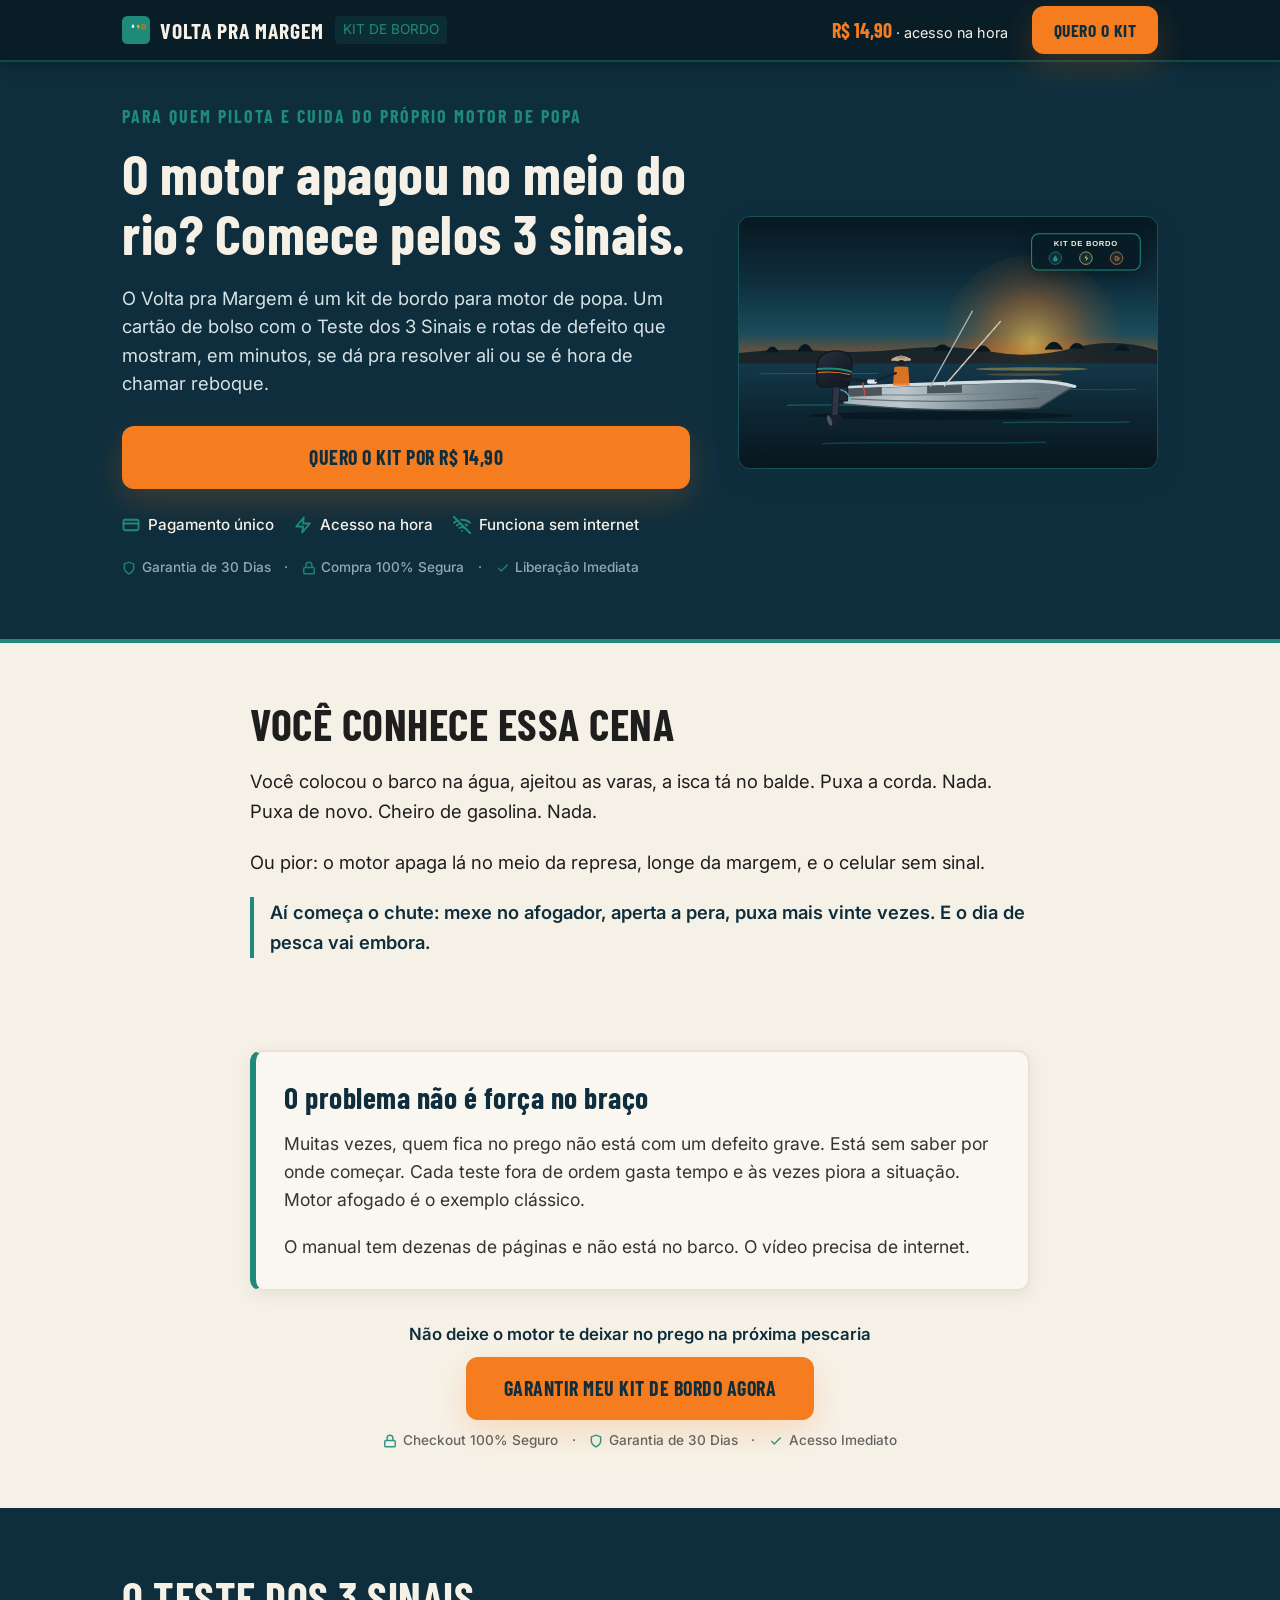
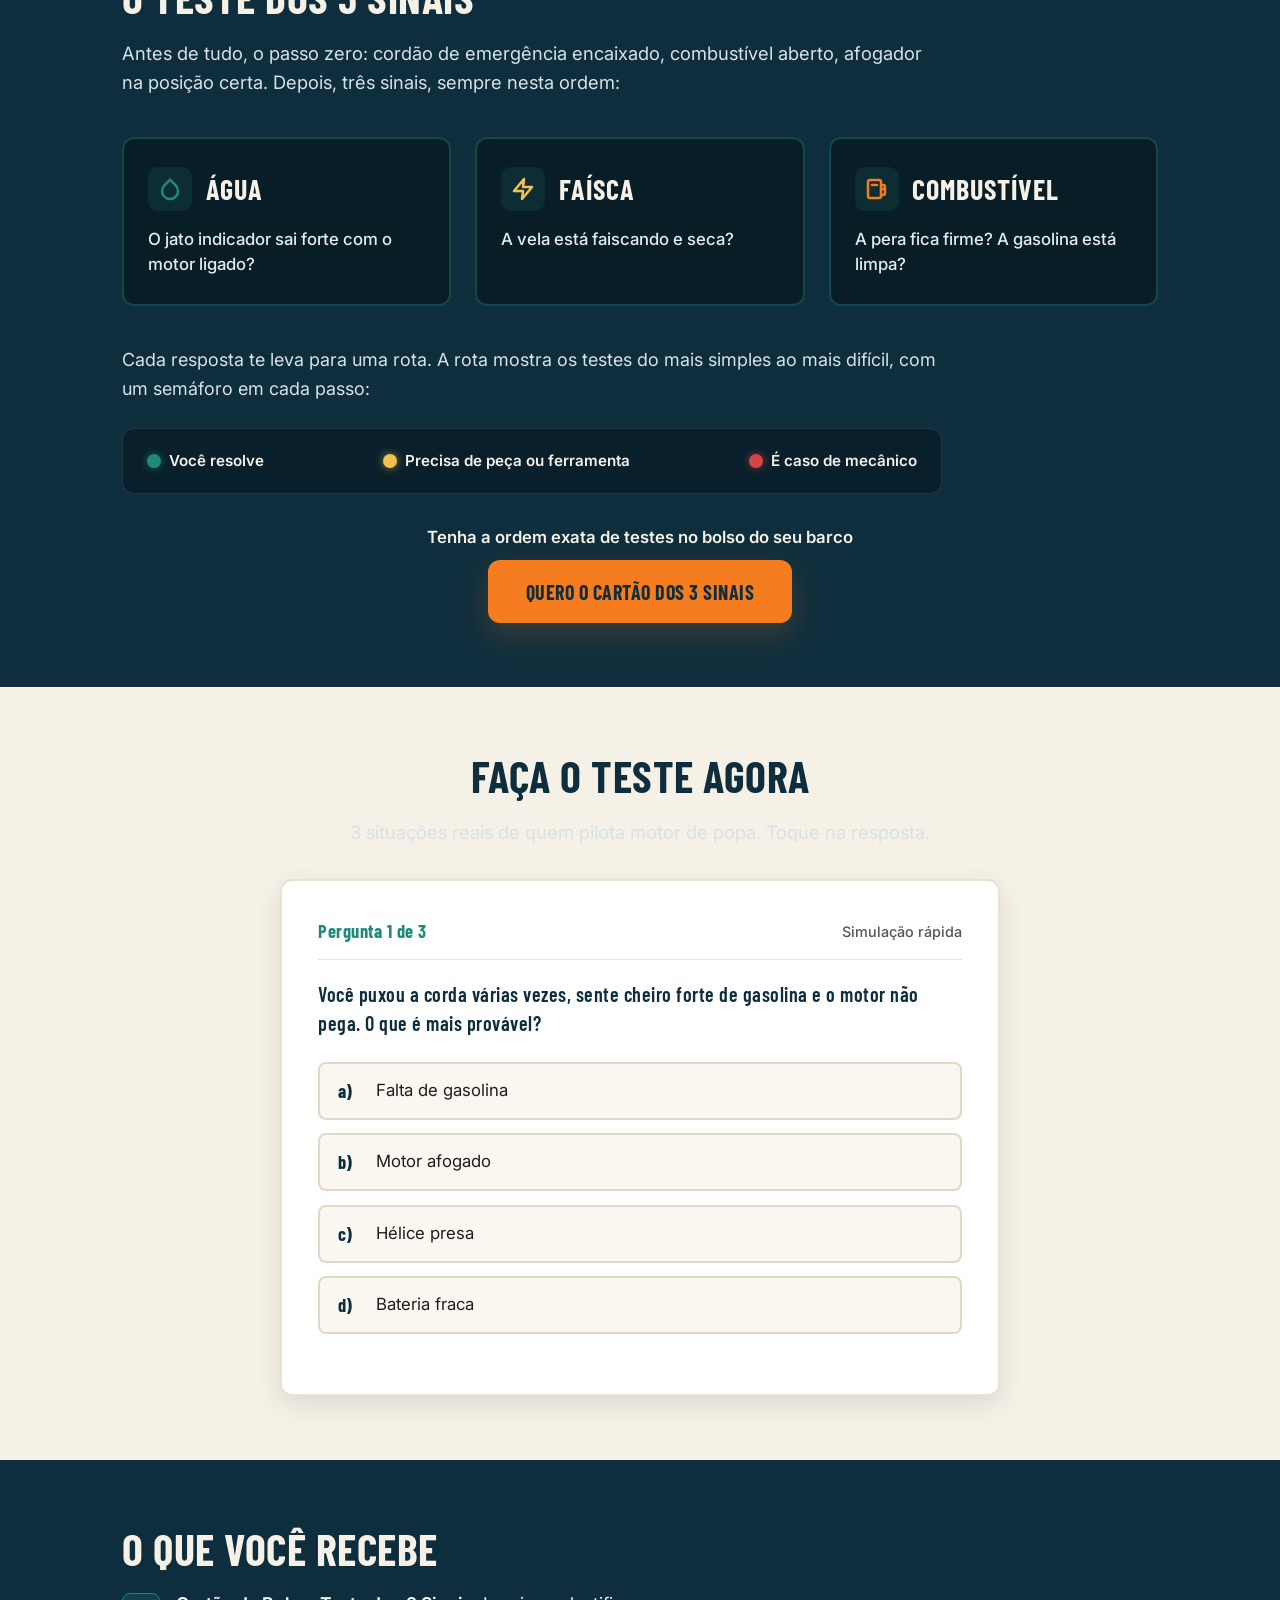
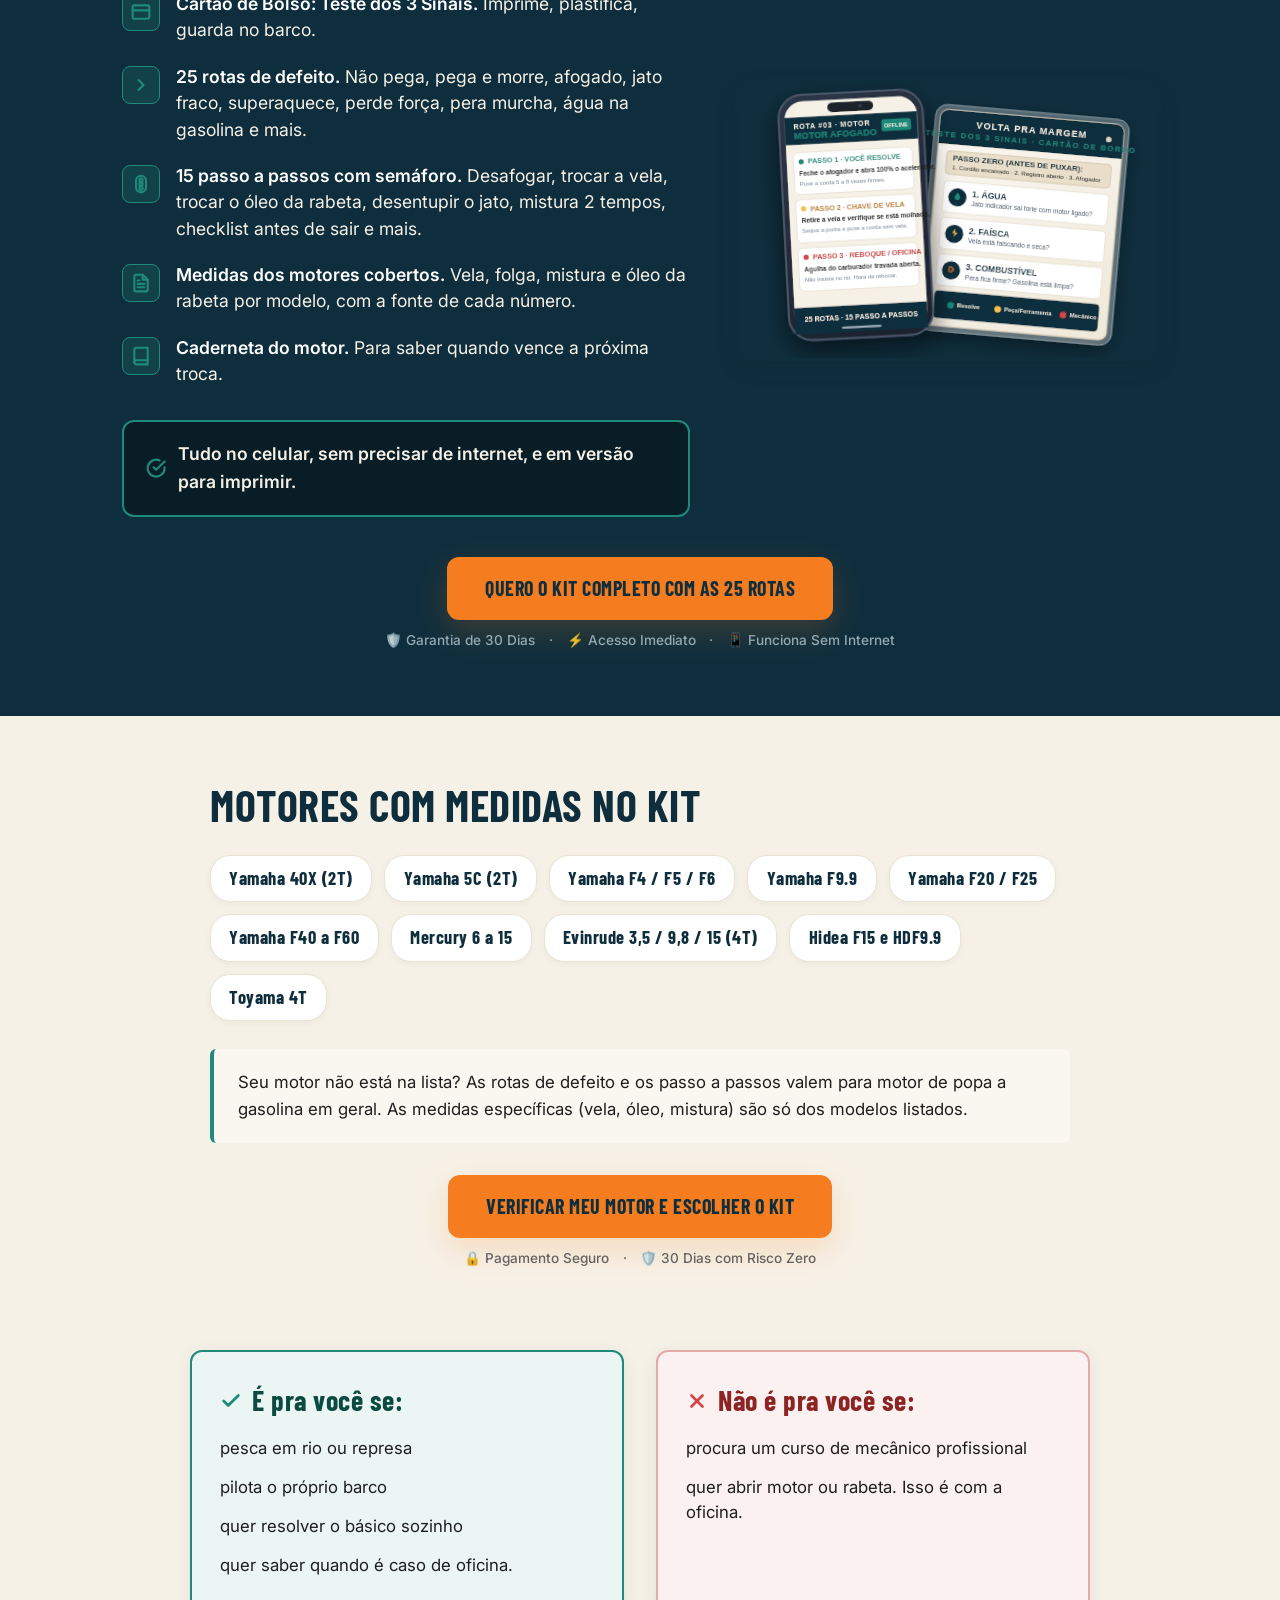
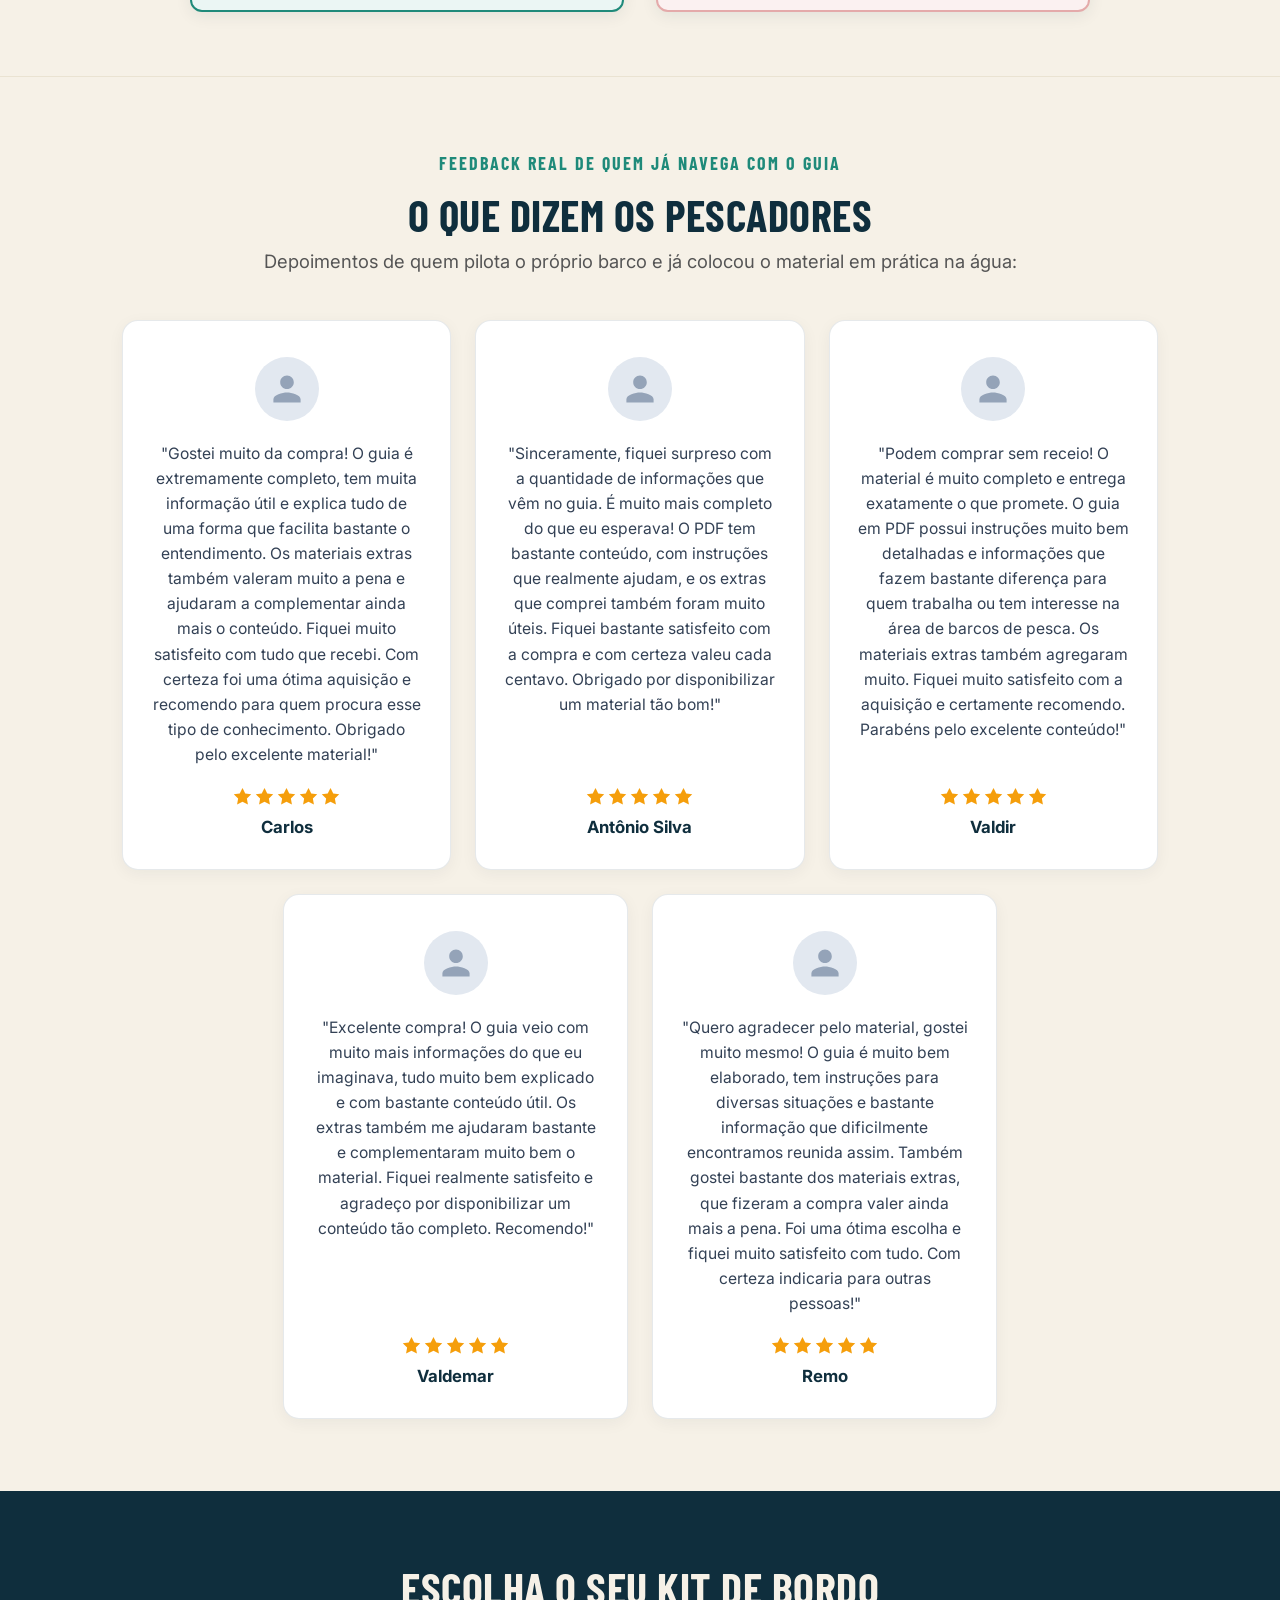
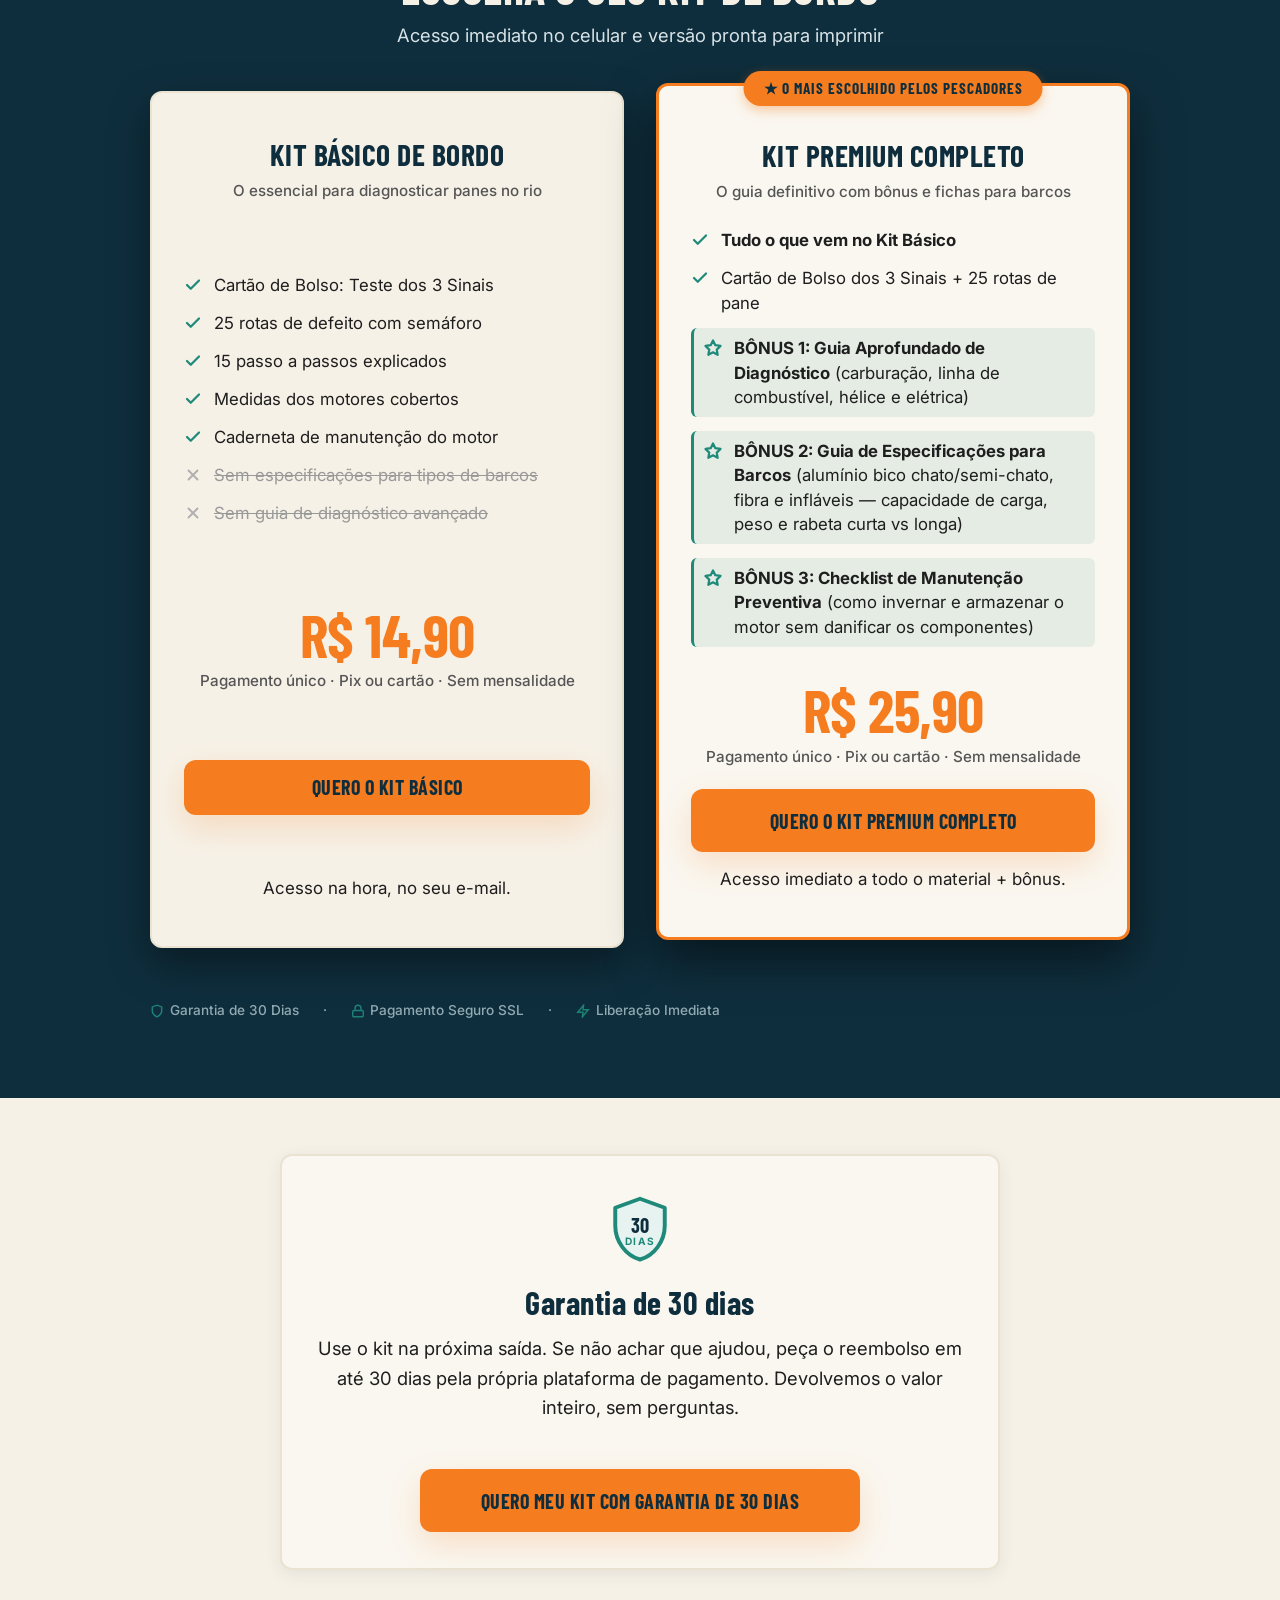
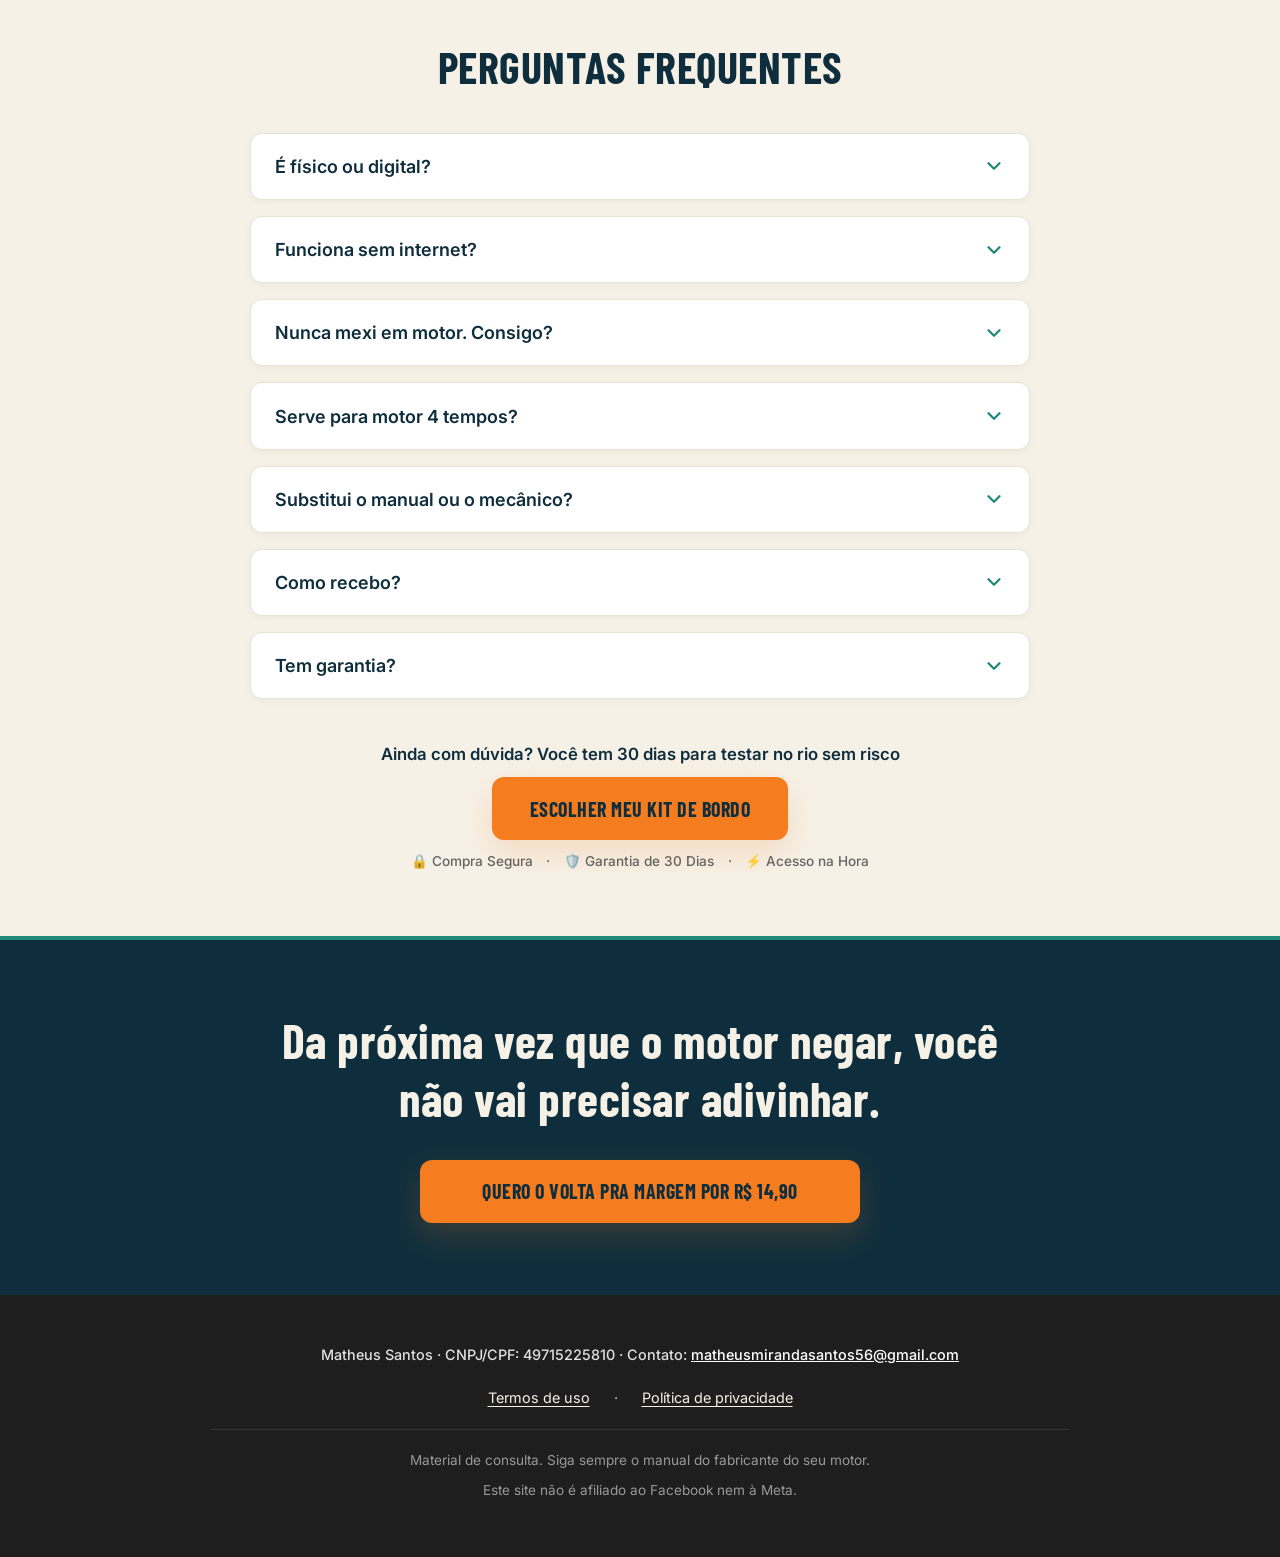
==== commit 247f5c55: "Add files via upload" ====
--- a/index.html
+++ b/index.html
@@ -565,120 +565,105 @@
   </section>
 
   <!-- ==========================================================================
-       DEPOIMENTOS REAIS (WhatsApp)
+       DEPOIMENTOS REAIS
        ========================================================================== -->
   <section class="secao-depoimentos" id="depoimentos">
     <div class="container">
       <div class="depoimentos-cabecalho">
-        <span class="pre-titulo">FEEDBACK REAL DE QUEM JÁ NAVEGA COM O KIT</span>
+        <span class="pre-titulo">FEEDBACK REAL DE QUEM JÁ NAVEGA COM O GUIA</span>
         <h2 class="titulo-secao">O QUE DIZEM OS PESCADORES</h2>
-        <p>Mensagens reais recebidas no WhatsApp de quem pilota o próprio barco e já usa o material na água:</p>
+        <p>Depoimentos de quem pilota o próprio barco e já colocou o material em prática na água:</p>
       </div>
 
       <div class="grid-depoimentos">
         <!-- Depoimento 1: Carlos -->
-        <div class="card-depoimento-zap">
-          <div class="depoimento-topo">
-            <div class="depoimento-avatar" aria-hidden="true">C</div>
-            <div class="depoimento-autor-info">
-              <span class="depoimento-nome">Carlos</span>
-              <span class="depoimento-badge-zap">
-                <svg viewBox="0 0 24 24" fill="currentColor"><path d="M12.04 2C6.58 2 2.13 6.45 2.13 11.91C2.13 13.66 2.59 15.36 3.45 16.86L2.05 22L7.3 20.62C8.75 21.41 10.38 21.83 12.04 21.83C17.5 21.83 21.95 17.38 21.95 11.92C21.95 9.27 20.92 6.78 19.05 4.91C17.18 3.03 14.69 2 12.04 2Z"/></svg>
-                Cliente Verificado · WhatsApp
-              </span>
-            </div>
-          </div>
-          <div class="depoimento-balao">
-            "Gostei muito da compra! O guia é extremamente completo, tem muita informação útil e explica tudo de uma forma que facilita bastante o entendimento. Os materiais extras também valeram muito a pena e ajudaram a complementar ainda mais o conteúdo. Fiquei muito satisfeito com tudo que recebi. Com certeza foi uma ótima aquisição e recomendo para quem procura esse tipo de conhecimento. Obrigado pelo excelente material!"
-          </div>
-          <div class="depoimento-rodape-zap">
-            <span>16:39</span>
-            <svg viewBox="0 0 24 24" fill="none" stroke="currentColor" stroke-width="2.5"><polyline points="18 6 9 17 4 12"/><polyline points="22 10 13 21 11 19"/></svg>
-          </div>
+        <div class="card-depoimento">
+          <div class="depoimento-avatar-icone" aria-hidden="true">
+            <svg viewBox="0 0 24 24">
+              <path d="M12 12c2.7 0 4.8-2.1 4.8-4.8S14.7 2.4 12 2.4 7.2 4.5 7.2 7.2 9.3 12 12 12zm0 2.4c-3.2 0-9.6 1.6-9.6 4.8v2.4h19.2v-2.4c0-3.2-6.4-4.8-9.6-4.8z"/>
+            </svg>
+          </div>
+          <p class="depoimento-texto">"Gostei muito da compra! O guia é extremamente completo, tem muita informação útil e explica tudo de uma forma que facilita bastante o entendimento. Os materiais extras também valeram muito a pena e ajudaram a complementar ainda mais o conteúdo. Fiquei muito satisfeito com tudo que recebi. Com certeza foi uma ótima aquisição e recomendo para quem procura esse tipo de conhecimento. Obrigado pelo excelente material!"</p>
+          <div class="depoimento-estrelas" aria-label="Avaliação: 5 de 5 estrelas">
+            <svg viewBox="0 0 20 20"><polygon points="10 1 12.9 6.8 19.2 7.7 14.6 12.2 15.7 18.5 10 15.5 4.3 18.5 5.4 12.2 0.8 7.7 7.1 6.8 10 1"/></svg>
+            <svg viewBox="0 0 20 20"><polygon points="10 1 12.9 6.8 19.2 7.7 14.6 12.2 15.7 18.5 10 15.5 4.3 18.5 5.4 12.2 0.8 7.7 7.1 6.8 10 1"/></svg>
+            <svg viewBox="0 0 20 20"><polygon points="10 1 12.9 6.8 19.2 7.7 14.6 12.2 15.7 18.5 10 15.5 4.3 18.5 5.4 12.2 0.8 7.7 7.1 6.8 10 1"/></svg>
+            <svg viewBox="0 0 20 20"><polygon points="10 1 12.9 6.8 19.2 7.7 14.6 12.2 15.7 18.5 10 15.5 4.3 18.5 5.4 12.2 0.8 7.7 7.1 6.8 10 1"/></svg>
+            <svg viewBox="0 0 20 20"><polygon points="10 1 12.9 6.8 19.2 7.7 14.6 12.2 15.7 18.5 10 15.5 4.3 18.5 5.4 12.2 0.8 7.7 7.1 6.8 10 1"/></svg>
+          </div>
+          <span class="depoimento-autor-nome">Carlos</span>
         </div>
 
         <!-- Depoimento 2: Antônio Silva -->
-        <div class="card-depoimento-zap">
-          <div class="depoimento-topo">
-            <div class="depoimento-avatar" aria-hidden="true">A</div>
-            <div class="depoimento-autor-info">
-              <span class="depoimento-nome">Antônio Silva</span>
-              <span class="depoimento-badge-zap">
-                <svg viewBox="0 0 24 24" fill="currentColor"><path d="M12.04 2C6.58 2 2.13 6.45 2.13 11.91C2.13 13.66 2.59 15.36 3.45 16.86L2.05 22L7.3 20.62C8.75 21.41 10.38 21.83 12.04 21.83C17.5 21.83 21.95 17.38 21.95 11.92C21.95 9.27 20.92 6.78 19.05 4.91C17.18 3.03 14.69 2 12.04 2Z"/></svg>
-                Cliente Verificado · WhatsApp
-              </span>
-            </div>
-          </div>
-          <div class="depoimento-balao">
-            "Sinceramente, fiquei surpreso com a quantidade de informações que vêm no guia. É muito mais completo do que eu esperava! O PDF tem bastante conteúdo, com instruções que realmente ajudam, e os extras que comprei também foram muito úteis. Fiquei bastante satisfeito com a compra e com certeza valeu cada centavo. Obrigado por disponibilizar um material tão bom!"
-          </div>
-          <div class="depoimento-rodape-zap">
-            <span>16:39</span>
-            <svg viewBox="0 0 24 24" fill="none" stroke="currentColor" stroke-width="2.5"><polyline points="18 6 9 17 4 12"/><polyline points="22 10 13 21 11 19"/></svg>
-          </div>
+        <div class="card-depoimento">
+          <div class="depoimento-avatar-icone" aria-hidden="true">
+            <svg viewBox="0 0 24 24">
+              <path d="M12 12c2.7 0 4.8-2.1 4.8-4.8S14.7 2.4 12 2.4 7.2 4.5 7.2 7.2 9.3 12 12 12zm0 2.4c-3.2 0-9.6 1.6-9.6 4.8v2.4h19.2v-2.4c0-3.2-6.4-4.8-9.6-4.8z"/>
+            </svg>
+          </div>
+          <p class="depoimento-texto">"Sinceramente, fiquei surpreso com a quantidade de informações que vêm no guia. É muito mais completo do que eu esperava! O PDF tem bastante conteúdo, com instruções que realmente ajudam, e os extras que comprei também foram muito úteis. Fiquei bastante satisfeito com a compra e com certeza valeu cada centavo. Obrigado por disponibilizar um material tão bom!"</p>
+          <div class="depoimento-estrelas" aria-label="Avaliação: 5 de 5 estrelas">
+            <svg viewBox="0 0 20 20"><polygon points="10 1 12.9 6.8 19.2 7.7 14.6 12.2 15.7 18.5 10 15.5 4.3 18.5 5.4 12.2 0.8 7.7 7.1 6.8 10 1"/></svg>
+            <svg viewBox="0 0 20 20"><polygon points="10 1 12.9 6.8 19.2 7.7 14.6 12.2 15.7 18.5 10 15.5 4.3 18.5 5.4 12.2 0.8 7.7 7.1 6.8 10 1"/></svg>
+            <svg viewBox="0 0 20 20"><polygon points="10 1 12.9 6.8 19.2 7.7 14.6 12.2 15.7 18.5 10 15.5 4.3 18.5 5.4 12.2 0.8 7.7 7.1 6.8 10 1"/></svg>
+            <svg viewBox="0 0 20 20"><polygon points="10 1 12.9 6.8 19.2 7.7 14.6 12.2 15.7 18.5 10 15.5 4.3 18.5 5.4 12.2 0.8 7.7 7.1 6.8 10 1"/></svg>
+            <svg viewBox="0 0 20 20"><polygon points="10 1 12.9 6.8 19.2 7.7 14.6 12.2 15.7 18.5 10 15.5 4.3 18.5 5.4 12.2 0.8 7.7 7.1 6.8 10 1"/></svg>
+          </div>
+          <span class="depoimento-autor-nome">Antônio Silva</span>
         </div>
 
         <!-- Depoimento 3: Valdir -->
-        <div class="card-depoimento-zap">
-          <div class="depoimento-topo">
-            <div class="depoimento-avatar" aria-hidden="true">V</div>
-            <div class="depoimento-autor-info">
-              <span class="depoimento-nome">Valdir</span>
-              <span class="depoimento-badge-zap">
-                <svg viewBox="0 0 24 24" fill="currentColor"><path d="M12.04 2C6.58 2 2.13 6.45 2.13 11.91C2.13 13.66 2.59 15.36 3.45 16.86L2.05 22L7.3 20.62C8.75 21.41 10.38 21.83 12.04 21.83C17.5 21.83 21.95 17.38 21.95 11.92C21.95 9.27 20.92 6.78 19.05 4.91C17.18 3.03 14.69 2 12.04 2Z"/></svg>
-                Cliente Verificado · WhatsApp
-              </span>
-            </div>
-          </div>
-          <div class="depoimento-balao">
-            "Podem comprar sem receio! O material é muito completo e entrega exatamente o que promete. O guia em PDF possui instruções muito bem detalhadas e informações que fazem bastante diferença para quem trabalha ou tem interesse na área de barcos de pesca. Os materiais extras também agregaram muito. Fiquei muito satisfeito com a aquisição e certamente recomendo. Parabéns pelo excelente conteúdo!"
-          </div>
-          <div class="depoimento-rodape-zap">
-            <span>16:40</span>
-            <svg viewBox="0 0 24 24" fill="none" stroke="currentColor" stroke-width="2.5"><polyline points="18 6 9 17 4 12"/><polyline points="22 10 13 21 11 19"/></svg>
-          </div>
+        <div class="card-depoimento">
+          <div class="depoimento-avatar-icone" aria-hidden="true">
+            <svg viewBox="0 0 24 24">
+              <path d="M12 12c2.7 0 4.8-2.1 4.8-4.8S14.7 2.4 12 2.4 7.2 4.5 7.2 7.2 9.3 12 12 12zm0 2.4c-3.2 0-9.6 1.6-9.6 4.8v2.4h19.2v-2.4c0-3.2-6.4-4.8-9.6-4.8z"/>
+            </svg>
+          </div>
+          <p class="depoimento-texto">"Podem comprar sem receio! O material é muito completo e entrega exatamente o que promete. O guia em PDF possui instruções muito bem detalhadas e informações que fazem bastante diferença para quem trabalha ou tem interesse na área de barcos de pesca. Os materiais extras também agregaram muito. Fiquei muito satisfeito com a aquisição e certamente recomendo. Parabéns pelo excelente conteúdo!"</p>
+          <div class="depoimento-estrelas" aria-label="Avaliação: 5 de 5 estrelas">
+            <svg viewBox="0 0 20 20"><polygon points="10 1 12.9 6.8 19.2 7.7 14.6 12.2 15.7 18.5 10 15.5 4.3 18.5 5.4 12.2 0.8 7.7 7.1 6.8 10 1"/></svg>
+            <svg viewBox="0 0 20 20"><polygon points="10 1 12.9 6.8 19.2 7.7 14.6 12.2 15.7 18.5 10 15.5 4.3 18.5 5.4 12.2 0.8 7.7 7.1 6.8 10 1"/></svg>
+            <svg viewBox="0 0 20 20"><polygon points="10 1 12.9 6.8 19.2 7.7 14.6 12.2 15.7 18.5 10 15.5 4.3 18.5 5.4 12.2 0.8 7.7 7.1 6.8 10 1"/></svg>
+            <svg viewBox="0 0 20 20"><polygon points="10 1 12.9 6.8 19.2 7.7 14.6 12.2 15.7 18.5 10 15.5 4.3 18.5 5.4 12.2 0.8 7.7 7.1 6.8 10 1"/></svg>
+            <svg viewBox="0 0 20 20"><polygon points="10 1 12.9 6.8 19.2 7.7 14.6 12.2 15.7 18.5 10 15.5 4.3 18.5 5.4 12.2 0.8 7.7 7.1 6.8 10 1"/></svg>
+          </div>
+          <span class="depoimento-autor-nome">Valdir</span>
         </div>
 
         <!-- Depoimento 4: Valdemar -->
-        <div class="card-depoimento-zap">
-          <div class="depoimento-topo">
-            <div class="depoimento-avatar" aria-hidden="true">V</div>
-            <div class="depoimento-autor-info">
-              <span class="depoimento-nome">Valdemar</span>
-              <span class="depoimento-badge-zap">
-                <svg viewBox="0 0 24 24" fill="currentColor"><path d="M12.04 2C6.58 2 2.13 6.45 2.13 11.91C2.13 13.66 2.59 15.36 3.45 16.86L2.05 22L7.3 20.62C8.75 21.41 10.38 21.83 12.04 21.83C17.5 21.83 21.95 17.38 21.95 11.92C21.95 9.27 20.92 6.78 19.05 4.91C17.18 3.03 14.69 2 12.04 2Z"/></svg>
-                Cliente Verificado · WhatsApp
-              </span>
-            </div>
-          </div>
-          <div class="depoimento-balao">
-            "Excelente compra! O guia veio com muito mais informações do que eu imaginava, tudo muito bem explicado e com bastante conteúdo útil. Os extras também me ajudaram bastante e complementaram muito bem o material. Fiquei realmente satisfeito e agradeço por disponibilizar um conteúdo tão completo. Recomendo!"
-          </div>
-          <div class="depoimento-rodape-zap">
-            <span>16:40</span>
-            <svg viewBox="0 0 24 24" fill="none" stroke="currentColor" stroke-width="2.5"><polyline points="18 6 9 17 4 12"/><polyline points="22 10 13 21 11 19"/></svg>
-          </div>
+        <div class="card-depoimento">
+          <div class="depoimento-avatar-icone" aria-hidden="true">
+            <svg viewBox="0 0 24 24">
+              <path d="M12 12c2.7 0 4.8-2.1 4.8-4.8S14.7 2.4 12 2.4 7.2 4.5 7.2 7.2 9.3 12 12 12zm0 2.4c-3.2 0-9.6 1.6-9.6 4.8v2.4h19.2v-2.4c0-3.2-6.4-4.8-9.6-4.8z"/>
+            </svg>
+          </div>
+          <p class="depoimento-texto">"Excelente compra! O guia veio com muito mais informações do que eu imaginava, tudo muito bem explicado e com bastante conteúdo útil. Os extras também me ajudaram bastante e complementaram muito bem o material. Fiquei realmente satisfeito e agradeço por disponibilizar um conteúdo tão completo. Recomendo!"</p>
+          <div class="depoimento-estrelas" aria-label="Avaliação: 5 de 5 estrelas">
+            <svg viewBox="0 0 20 20"><polygon points="10 1 12.9 6.8 19.2 7.7 14.6 12.2 15.7 18.5 10 15.5 4.3 18.5 5.4 12.2 0.8 7.7 7.1 6.8 10 1"/></svg>
+            <svg viewBox="0 0 20 20"><polygon points="10 1 12.9 6.8 19.2 7.7 14.6 12.2 15.7 18.5 10 15.5 4.3 18.5 5.4 12.2 0.8 7.7 7.1 6.8 10 1"/></svg>
+            <svg viewBox="0 0 20 20"><polygon points="10 1 12.9 6.8 19.2 7.7 14.6 12.2 15.7 18.5 10 15.5 4.3 18.5 5.4 12.2 0.8 7.7 7.1 6.8 10 1"/></svg>
+            <svg viewBox="0 0 20 20"><polygon points="10 1 12.9 6.8 19.2 7.7 14.6 12.2 15.7 18.5 10 15.5 4.3 18.5 5.4 12.2 0.8 7.7 7.1 6.8 10 1"/></svg>
+            <svg viewBox="0 0 20 20"><polygon points="10 1 12.9 6.8 19.2 7.7 14.6 12.2 15.7 18.5 10 15.5 4.3 18.5 5.4 12.2 0.8 7.7 7.1 6.8 10 1"/></svg>
+          </div>
+          <span class="depoimento-autor-nome">Valdemar</span>
         </div>
 
         <!-- Depoimento 5: Remo -->
-        <div class="card-depoimento-zap">
-          <div class="depoimento-topo">
-            <div class="depoimento-avatar" aria-hidden="true">R</div>
-            <div class="depoimento-autor-info">
-              <span class="depoimento-nome">Remo</span>
-              <span class="depoimento-badge-zap">
-                <svg viewBox="0 0 24 24" fill="currentColor"><path d="M12.04 2C6.58 2 2.13 6.45 2.13 11.91C2.13 13.66 2.59 15.36 3.45 16.86L2.05 22L7.3 20.62C8.75 21.41 10.38 21.83 12.04 21.83C17.5 21.83 21.95 17.38 21.95 11.92C21.95 9.27 20.92 6.78 19.05 4.91C17.18 3.03 14.69 2 12.04 2Z"/></svg>
-                Cliente Verificado · WhatsApp
-              </span>
-            </div>
-          </div>
-          <div class="depoimento-balao">
-            "Quero agradecer pelo material, gostei muito mesmo! O guia é muito bem elaborado, tem instruções para diversas situações e bastante informação que dificilmente encontramos reunida assim. Também gostei bastante dos materiais extras, que fizeram a compra valer ainda mais a pena. Foi uma ótima escolha e fiquei muito satisfeito com tudo. Com certeza indicaria para outras pessoas!"
-          </div>
-          <div class="depoimento-rodape-zap">
-            <span>16:40</span>
-            <svg viewBox="0 0 24 24" fill="none" stroke="currentColor" stroke-width="2.5"><polyline points="18 6 9 17 4 12"/><polyline points="22 10 13 21 11 19"/></svg>
-          </div>
+        <div class="card-depoimento">
+          <div class="depoimento-avatar-icone" aria-hidden="true">
+            <svg viewBox="0 0 24 24">
+              <path d="M12 12c2.7 0 4.8-2.1 4.8-4.8S14.7 2.4 12 2.4 7.2 4.5 7.2 7.2 9.3 12 12 12zm0 2.4c-3.2 0-9.6 1.6-9.6 4.8v2.4h19.2v-2.4c0-3.2-6.4-4.8-9.6-4.8z"/>
+            </svg>
+          </div>
+          <p class="depoimento-texto">"Quero agradecer pelo material, gostei muito mesmo! O guia é muito bem elaborado, tem instruções para diversas situações e bastante informação que dificilmente encontramos reunida assim. Também gostei bastante dos materiais extras, que fizeram a compra valer ainda mais a pena. Foi uma ótima escolha e fiquei muito satisfeito com tudo. Com certeza indicaria para outras pessoas!"</p>
+          <div class="depoimento-estrelas" aria-label="Avaliação: 5 de 5 estrelas">
+            <svg viewBox="0 0 20 20"><polygon points="10 1 12.9 6.8 19.2 7.7 14.6 12.2 15.7 18.5 10 15.5 4.3 18.5 5.4 12.2 0.8 7.7 7.1 6.8 10 1"/></svg>
+            <svg viewBox="0 0 20 20"><polygon points="10 1 12.9 6.8 19.2 7.7 14.6 12.2 15.7 18.5 10 15.5 4.3 18.5 5.4 12.2 0.8 7.7 7.1 6.8 10 1"/></svg>
+            <svg viewBox="0 0 20 20"><polygon points="10 1 12.9 6.8 19.2 7.7 14.6 12.2 15.7 18.5 10 15.5 4.3 18.5 5.4 12.2 0.8 7.7 7.1 6.8 10 1"/></svg>
+            <svg viewBox="0 0 20 20"><polygon points="10 1 12.9 6.8 19.2 7.7 14.6 12.2 15.7 18.5 10 15.5 4.3 18.5 5.4 12.2 0.8 7.7 7.1 6.8 10 1"/></svg>
+            <svg viewBox="0 0 20 20"><polygon points="10 1 12.9 6.8 19.2 7.7 14.6 12.2 15.7 18.5 10 15.5 4.3 18.5 5.4 12.2 0.8 7.7 7.1 6.8 10 1"/></svg>
+          </div>
+          <span class="depoimento-autor-nome">Remo</span>
         </div>
       </div>
     </div>
--- a/assets/style.css
+++ b/assets/style.css
@@ -1844,7 +1844,7 @@
 }
 
 /* ==========================================================================
-   SEÇÃO DEPOIMENTOS REAIS (Mensagens Reais de Clientes via WhatsApp)
+   SEÇÃO DEPOIMENTOS REAIS (Cards Limpos e Modernos)
    ========================================================================== */
 .secao-depoimentos {
   background-color: var(--areia);
@@ -1870,115 +1870,78 @@
 }
 
 .grid-depoimentos {
-  display: grid;
-  grid-template-columns: 1fr;
+  display: flex;
+  flex-wrap: wrap;
+  justify-content: center;
   gap: 1.5rem;
-  max-width: 1040px;
+  max-width: 1100px;
   margin: 0 auto;
 }
 
-@media (min-width: 680px) {
-  .grid-depoimentos {
-    grid-template-columns: repeat(2, 1fr);
-  }
-}
-
-@media (min-width: 1024px) {
-  .grid-depoimentos {
-    grid-template-columns: repeat(3, 1fr);
-  }
-}
-
-.card-depoimento-zap {
+.card-depoimento {
   background-color: var(--branco);
-  border: 1.5px solid var(--areia-escuro);
-  border-radius: 14px;
-  padding: 1.5rem;
-  box-shadow: 0 4px 16px rgba(15, 46, 61, 0.06);
-  display: flex;
-  flex-direction: column;
-  justify-content: space-between;
-  transition: transform var(--transicao-rapida), box-shadow var(--transicao-rapida);
-}
-
-.card-depoimento-zap:hover {
-  transform: translateY(-3px);
-  box-shadow: 0 12px 28px rgba(15, 46, 61, 0.12);
-}
-
-.depoimento-topo {
-  display: flex;
-  align-items: center;
-  gap: 0.85rem;
-  margin-bottom: 1rem;
-  padding-bottom: 0.75rem;
-  border-bottom: 1px solid var(--areia-escuro);
-}
-
-.depoimento-avatar {
-  width: 44px;
-  height: 44px;
+  border: 1px solid rgba(15, 46, 61, 0.1);
+  border-radius: 16px;
+  padding: 2.25rem 1.75rem 1.75rem;
+  box-shadow: 0 4px 16px rgba(15, 46, 61, 0.05);
+  display: flex;
+  flex-direction: column;
+  align-items: center;
+  text-align: center;
+  flex: 1 1 320px;
+  max-width: 345px;
+  min-width: 280px;
+  transition: transform var(--transicao-rapida), box-shadow var(--transicao-rapida), border-color var(--transicao-rapida);
+}
+
+.card-depoimento:hover {
+  transform: translateY(-4px);
+  box-shadow: 0 10px 24px rgba(15, 46, 61, 0.09);
+  border-color: var(--verde-agua);
+}
+
+.depoimento-avatar-icone {
+  width: 64px;
+  height: 64px;
   border-radius: 50%;
-  background-color: var(--azul-rio);
-  color: var(--areia);
-  font-family: var(--font-titulo);
-  font-size: 1.25rem;
-  font-weight: 700;
+  background-color: #E2E8F0;
   display: flex;
   align-items: center;
   justify-content: center;
+  margin-bottom: 1.25rem;
   flex-shrink: 0;
 }
 
-.depoimento-autor-info {
-  display: flex;
-  flex-direction: column;
-}
-
-.depoimento-nome {
+.depoimento-avatar-icone svg {
+  width: 34px;
+  height: 34px;
+  fill: #94A3B8;
+}
+
+.depoimento-texto {
+  font-size: 0.98rem;
+  line-height: 1.6;
+  color: #334155;
+  margin: 0 0 1.25rem 0;
+  font-style: normal;
+  flex-grow: 1;
+}
+
+.depoimento-estrelas {
+  display: inline-flex;
+  gap: 3px;
+  margin-bottom: 0.5rem;
+}
+
+.depoimento-estrelas svg {
+  width: 19px;
+  height: 19px;
+  fill: #F59E0B;
+}
+
+.depoimento-autor-nome {
   font-family: var(--font-corpo);
   font-weight: 700;
   font-size: 1.05rem;
   color: var(--azul-rio);
 }
-
-.depoimento-badge-zap {
-  display: inline-flex;
-  align-items: center;
-  gap: 0.35rem;
-  font-size: 0.8rem;
-  color: #128C7E; /* Verde oficial WhatsApp */
-  font-weight: 600;
-}
-
-.depoimento-badge-zap svg {
-  width: 14px;
-  height: 14px;
-}
-
-.depoimento-balao {
-  background-color: #E7F7F4;
-  border-left: 3.5px solid #25D366;
-  border-radius: 8px;
-  padding: 1rem 1.15rem;
-  margin-bottom: 0.85rem;
-  font-size: 0.98rem;
-  line-height: 1.55;
-  color: var(--grafite);
-  font-style: normal;
-}
-
-.depoimento-rodape-zap {
-  display: flex;
-  align-items: center;
-  justify-content: flex-end;
-  gap: 0.35rem;
-  font-size: 0.8rem;
-  color: #718096;
-}
-
-.depoimento-rodape-zap svg {
-  width: 16px;
-  height: 16px;
-  color: #34B7F1; /* Azul duplo check WhatsApp */
-}
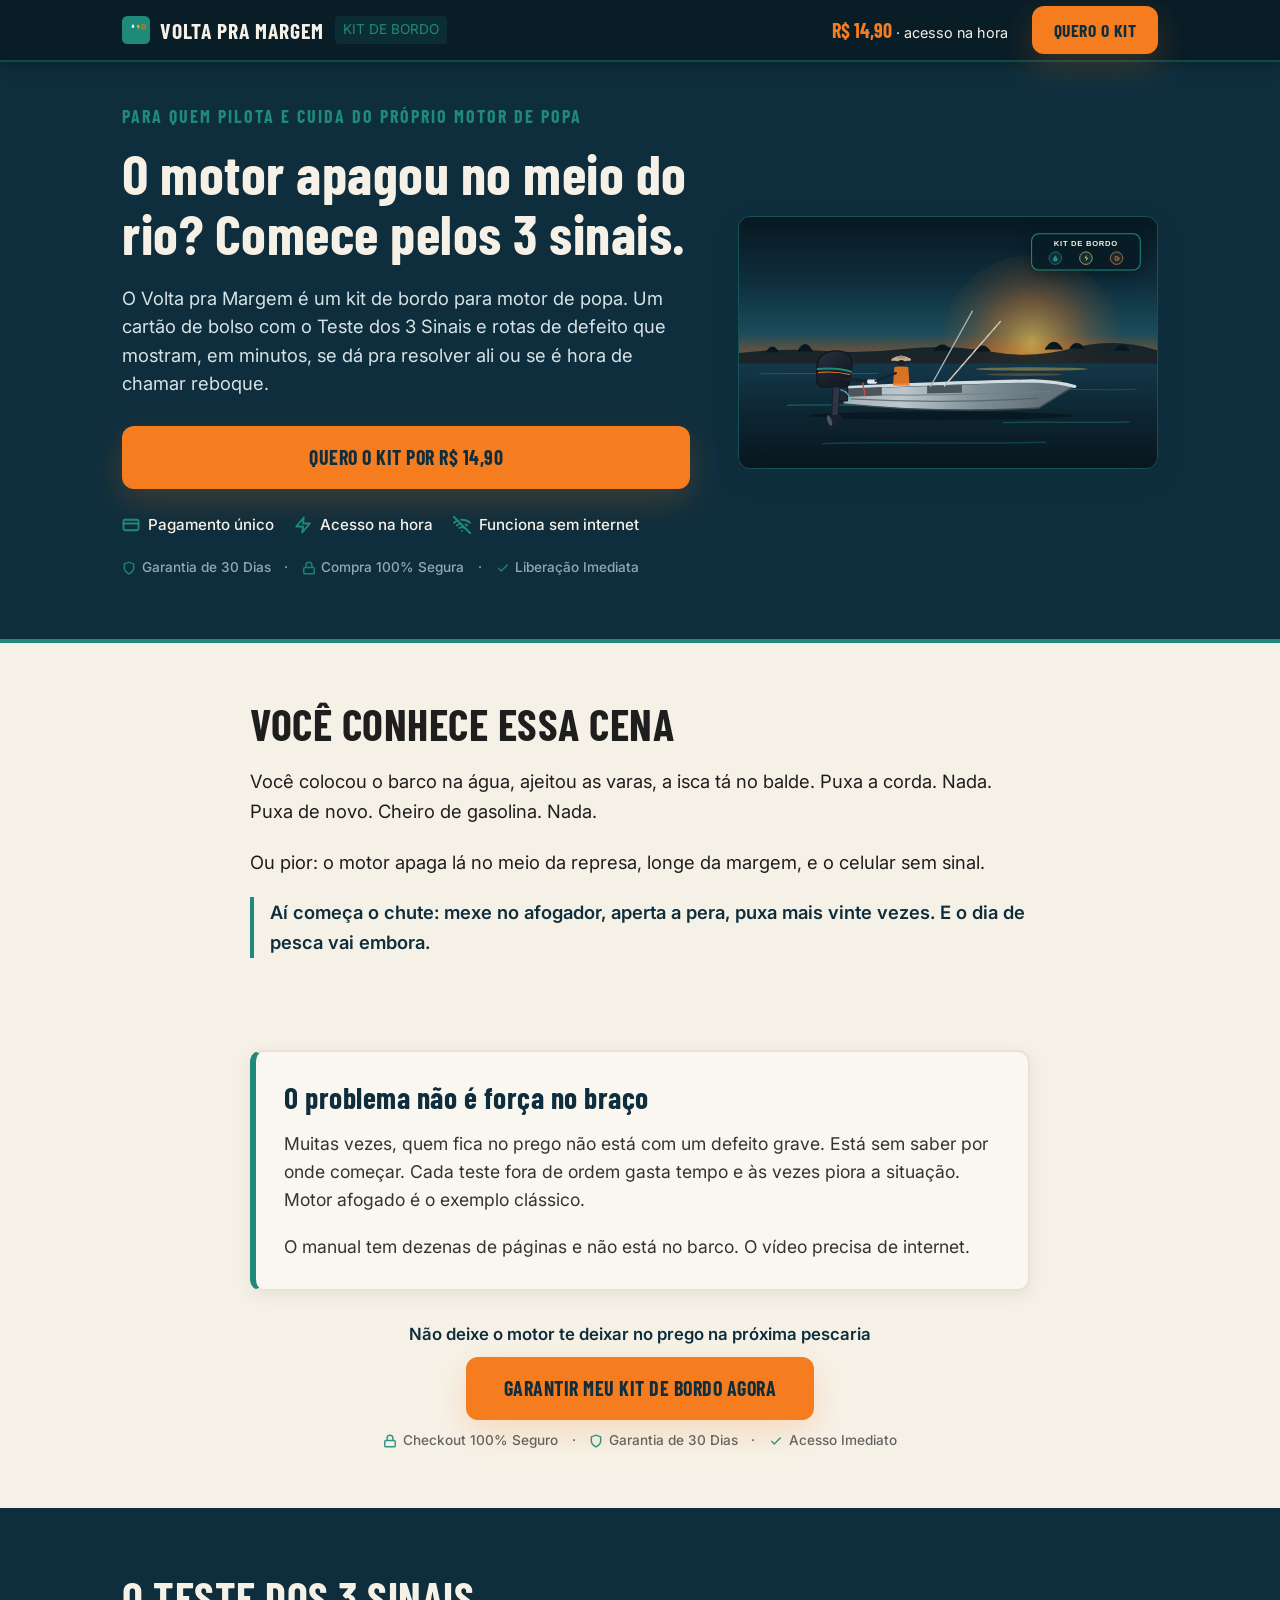
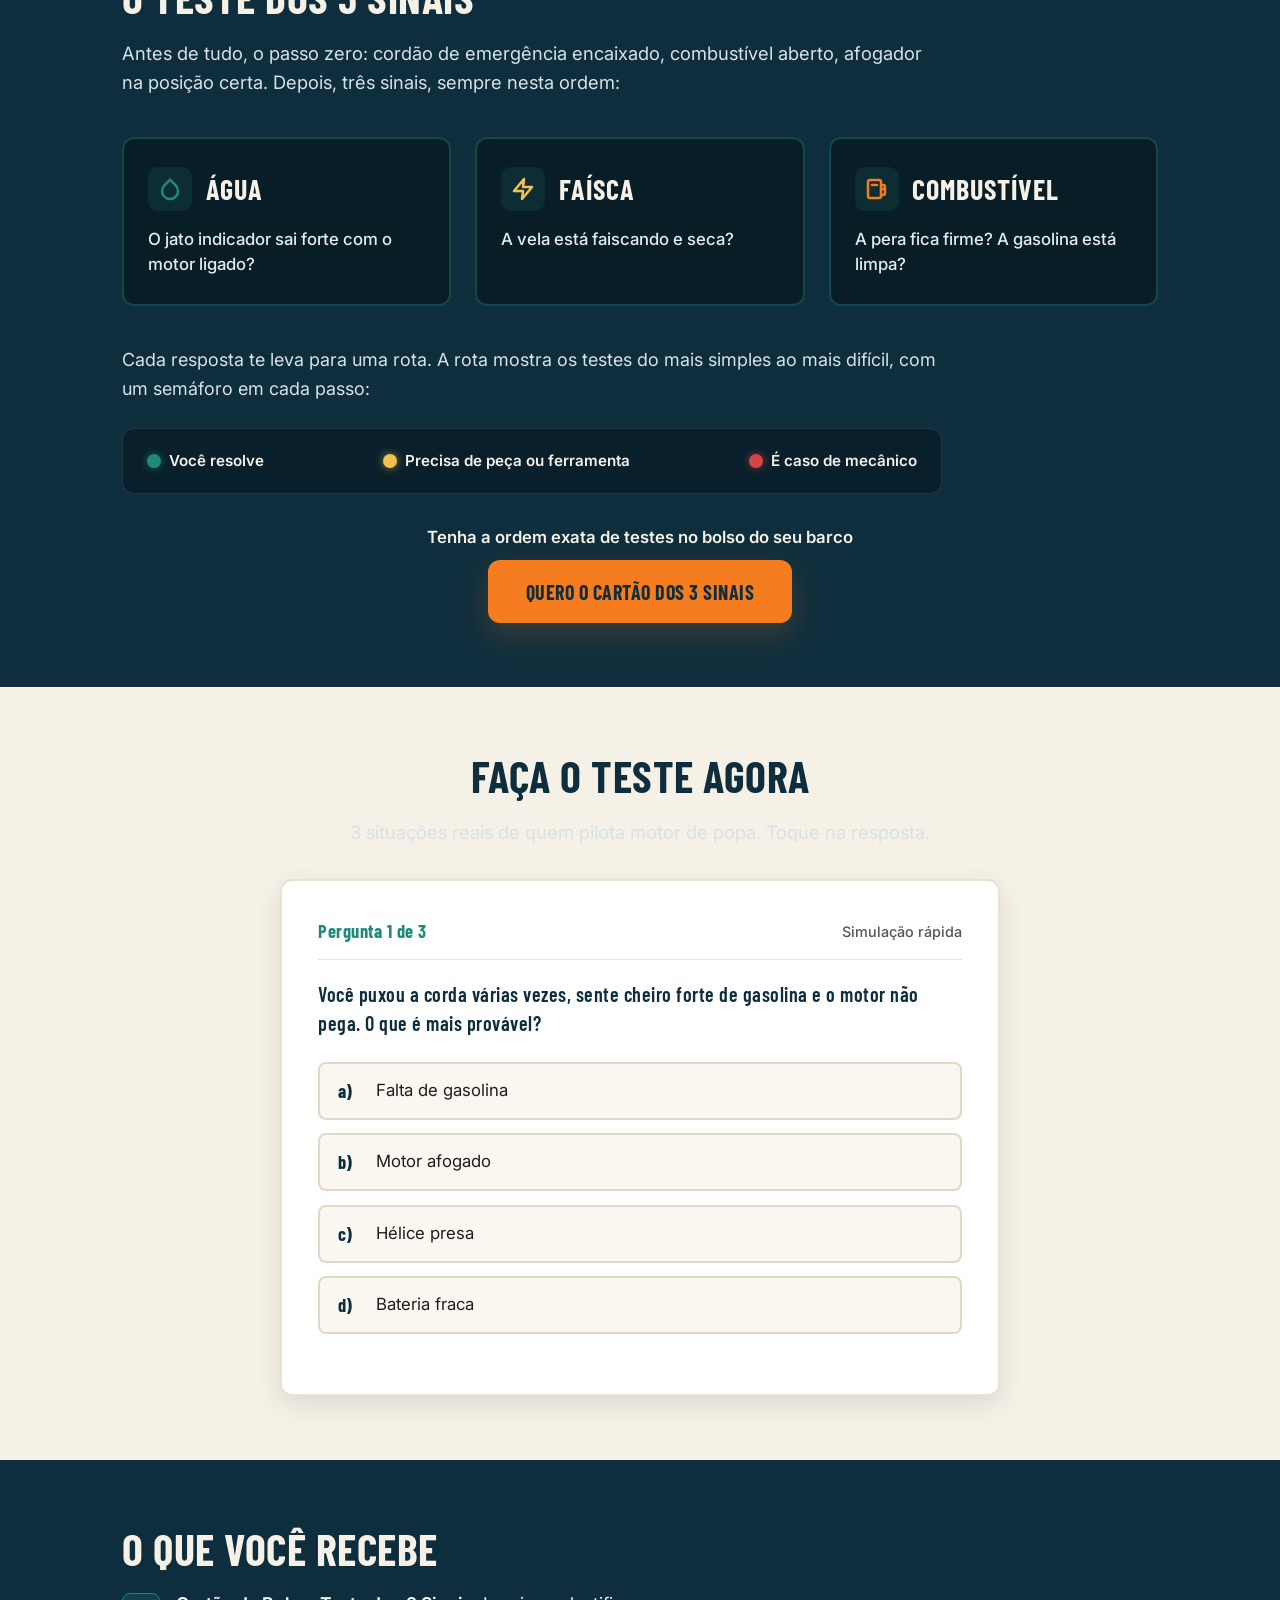
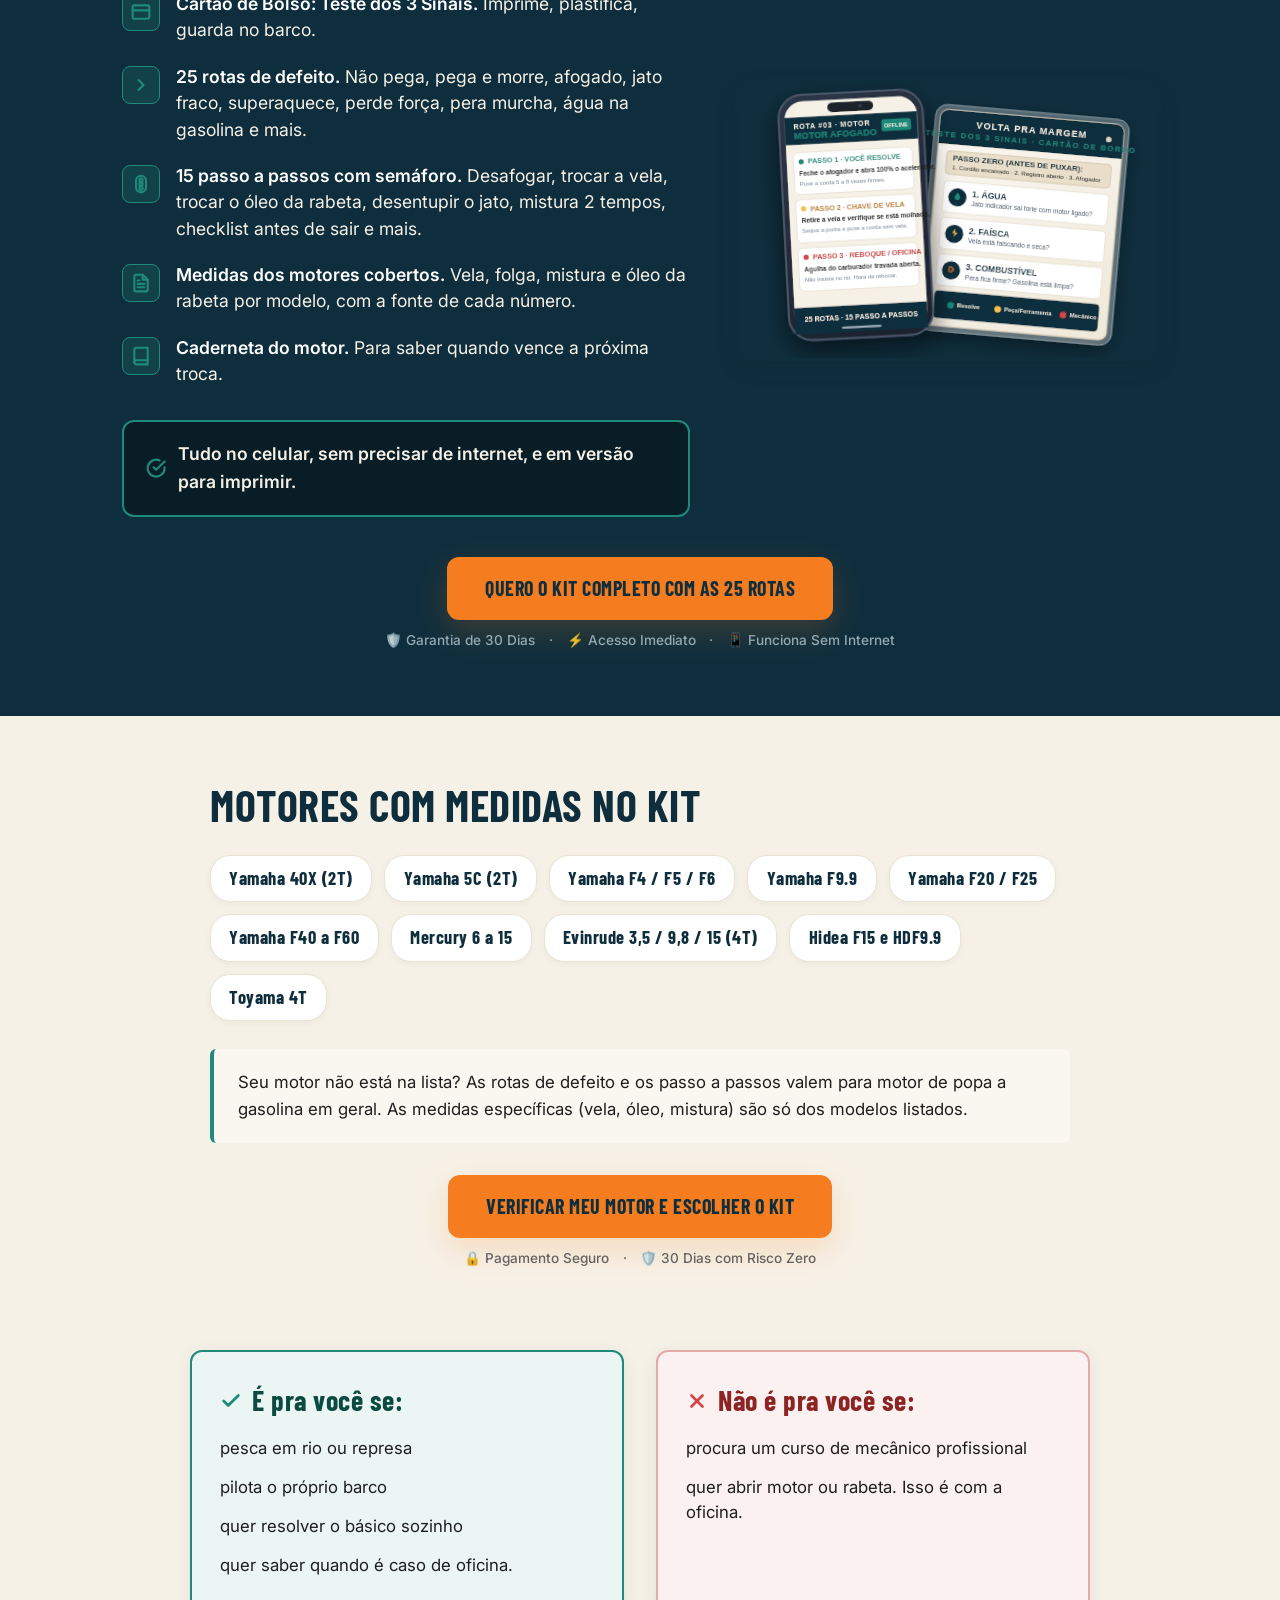
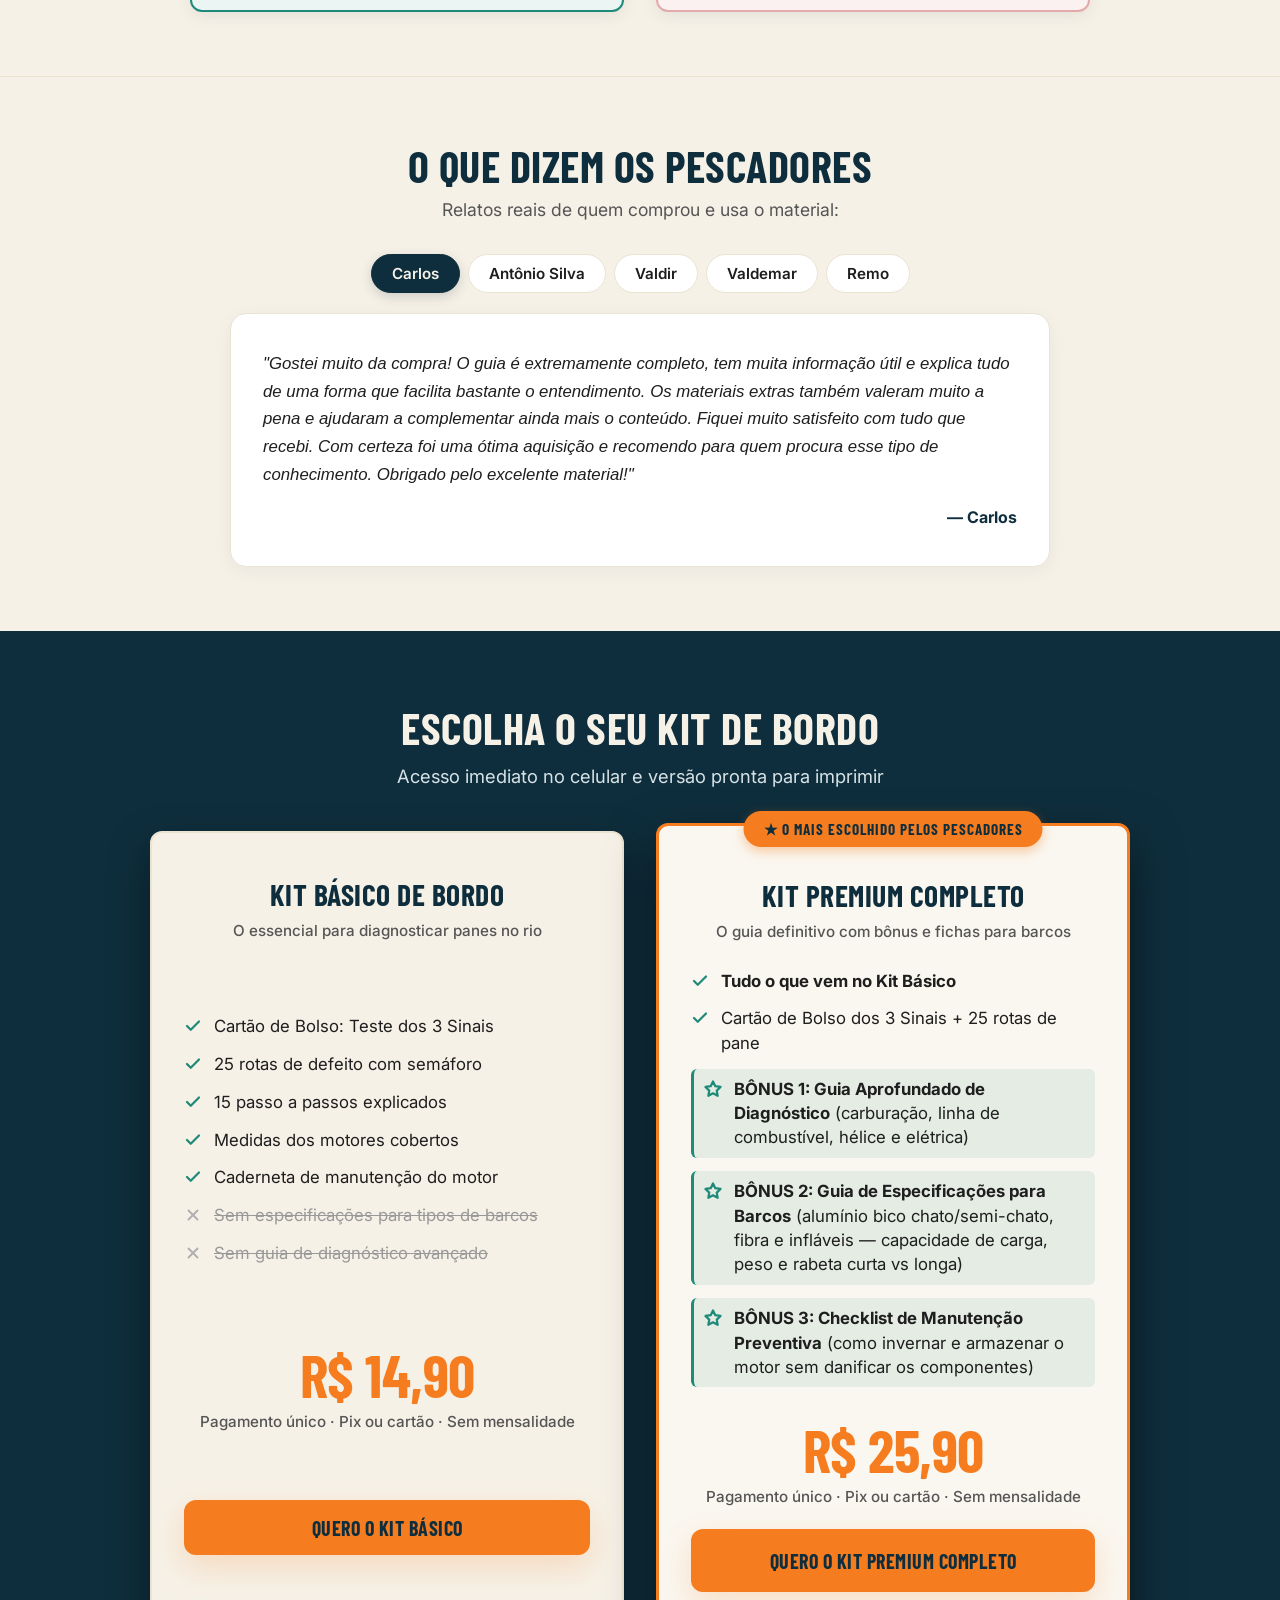
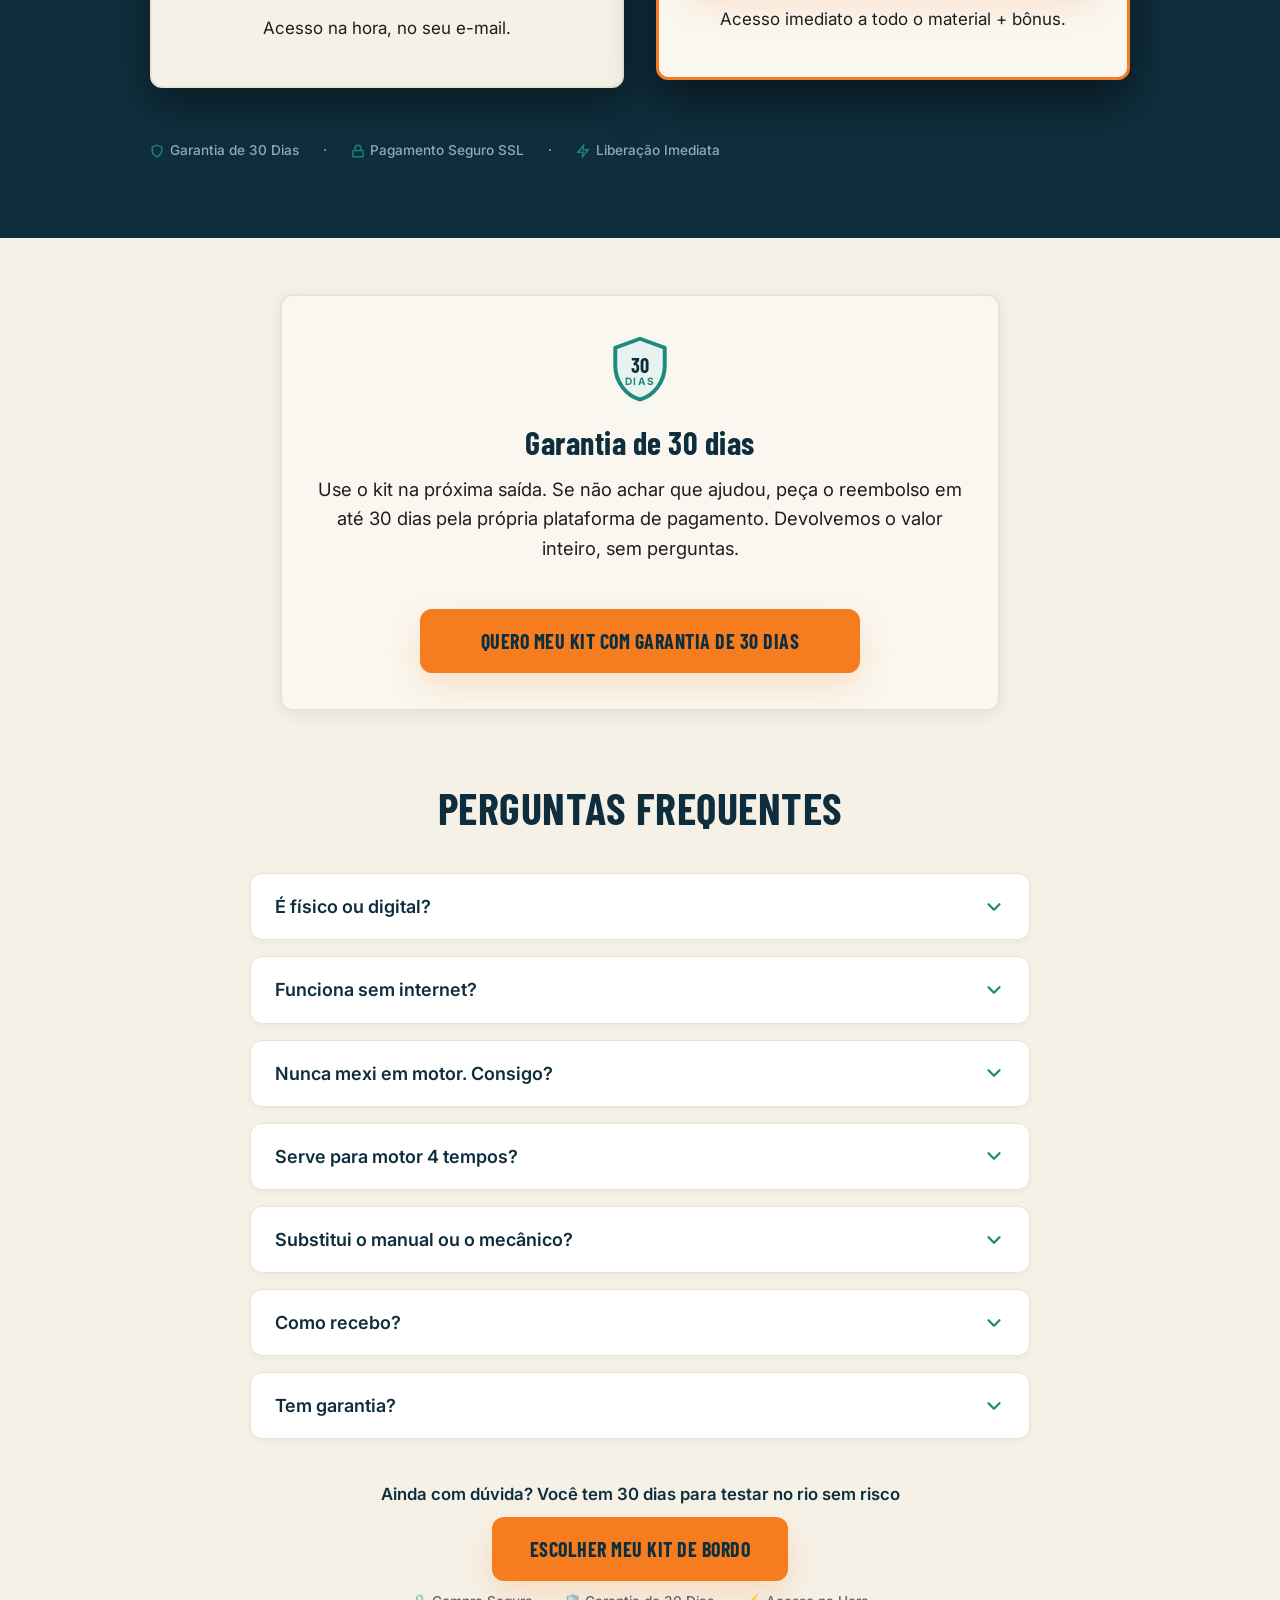
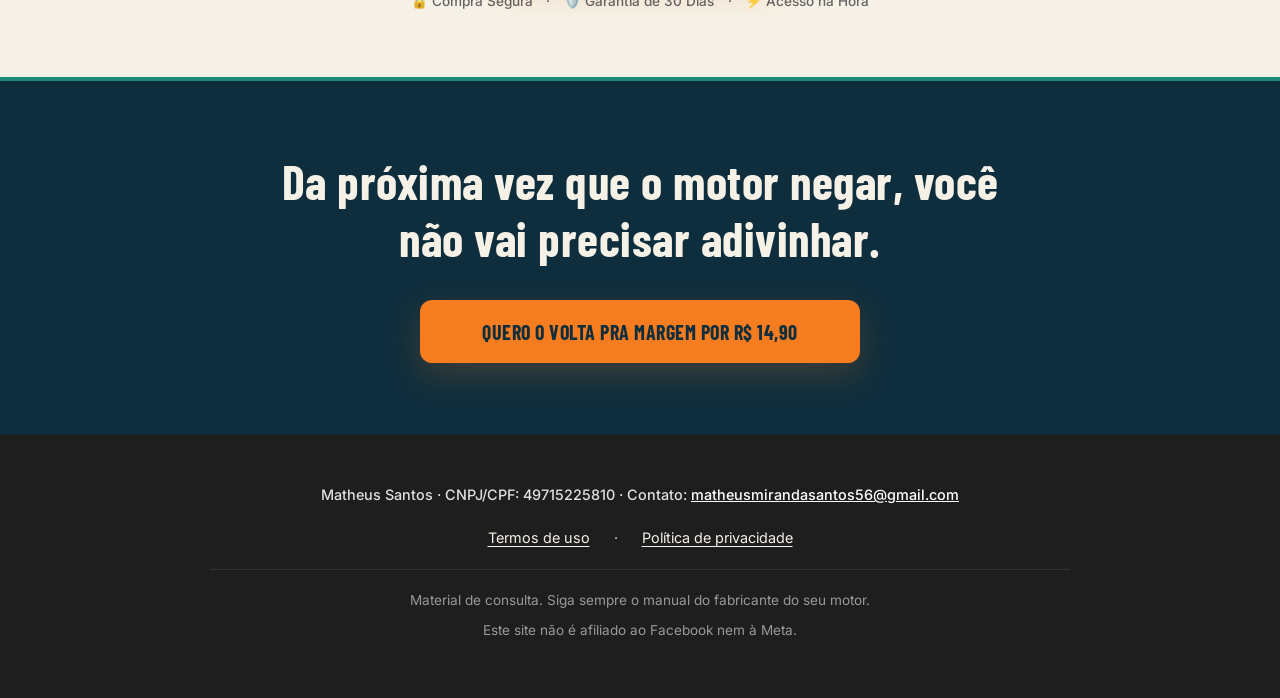
==== commit a5df7d3c: "Add files via upload" ====
--- a/index.html
+++ b/index.html
@@ -565,105 +565,56 @@
   </section>
 
   <!-- ==========================================================================
-       DEPOIMENTOS REAIS
+       DEPOIMENTOS (Abas Limpas sem Ícones)
        ========================================================================== -->
   <section class="secao-depoimentos" id="depoimentos">
     <div class="container">
       <div class="depoimentos-cabecalho">
-        <span class="pre-titulo">FEEDBACK REAL DE QUEM JÁ NAVEGA COM O GUIA</span>
         <h2 class="titulo-secao">O QUE DIZEM OS PESCADORES</h2>
-        <p>Depoimentos de quem pilota o próprio barco e já colocou o material em prática na água:</p>
-      </div>
-
-      <div class="grid-depoimentos">
-        <!-- Depoimento 1: Carlos -->
-        <div class="card-depoimento">
-          <div class="depoimento-avatar-icone" aria-hidden="true">
-            <svg viewBox="0 0 24 24">
-              <path d="M12 12c2.7 0 4.8-2.1 4.8-4.8S14.7 2.4 12 2.4 7.2 4.5 7.2 7.2 9.3 12 12 12zm0 2.4c-3.2 0-9.6 1.6-9.6 4.8v2.4h19.2v-2.4c0-3.2-6.4-4.8-9.6-4.8z"/>
-            </svg>
-          </div>
-          <p class="depoimento-texto">"Gostei muito da compra! O guia é extremamente completo, tem muita informação útil e explica tudo de uma forma que facilita bastante o entendimento. Os materiais extras também valeram muito a pena e ajudaram a complementar ainda mais o conteúdo. Fiquei muito satisfeito com tudo que recebi. Com certeza foi uma ótima aquisição e recomendo para quem procura esse tipo de conhecimento. Obrigado pelo excelente material!"</p>
-          <div class="depoimento-estrelas" aria-label="Avaliação: 5 de 5 estrelas">
-            <svg viewBox="0 0 20 20"><polygon points="10 1 12.9 6.8 19.2 7.7 14.6 12.2 15.7 18.5 10 15.5 4.3 18.5 5.4 12.2 0.8 7.7 7.1 6.8 10 1"/></svg>
-            <svg viewBox="0 0 20 20"><polygon points="10 1 12.9 6.8 19.2 7.7 14.6 12.2 15.7 18.5 10 15.5 4.3 18.5 5.4 12.2 0.8 7.7 7.1 6.8 10 1"/></svg>
-            <svg viewBox="0 0 20 20"><polygon points="10 1 12.9 6.8 19.2 7.7 14.6 12.2 15.7 18.5 10 15.5 4.3 18.5 5.4 12.2 0.8 7.7 7.1 6.8 10 1"/></svg>
-            <svg viewBox="0 0 20 20"><polygon points="10 1 12.9 6.8 19.2 7.7 14.6 12.2 15.7 18.5 10 15.5 4.3 18.5 5.4 12.2 0.8 7.7 7.1 6.8 10 1"/></svg>
-            <svg viewBox="0 0 20 20"><polygon points="10 1 12.9 6.8 19.2 7.7 14.6 12.2 15.7 18.5 10 15.5 4.3 18.5 5.4 12.2 0.8 7.7 7.1 6.8 10 1"/></svg>
-          </div>
-          <span class="depoimento-autor-nome">Carlos</span>
-        </div>
-
-        <!-- Depoimento 2: Antônio Silva -->
-        <div class="card-depoimento">
-          <div class="depoimento-avatar-icone" aria-hidden="true">
-            <svg viewBox="0 0 24 24">
-              <path d="M12 12c2.7 0 4.8-2.1 4.8-4.8S14.7 2.4 12 2.4 7.2 4.5 7.2 7.2 9.3 12 12 12zm0 2.4c-3.2 0-9.6 1.6-9.6 4.8v2.4h19.2v-2.4c0-3.2-6.4-4.8-9.6-4.8z"/>
-            </svg>
-          </div>
-          <p class="depoimento-texto">"Sinceramente, fiquei surpreso com a quantidade de informações que vêm no guia. É muito mais completo do que eu esperava! O PDF tem bastante conteúdo, com instruções que realmente ajudam, e os extras que comprei também foram muito úteis. Fiquei bastante satisfeito com a compra e com certeza valeu cada centavo. Obrigado por disponibilizar um material tão bom!"</p>
-          <div class="depoimento-estrelas" aria-label="Avaliação: 5 de 5 estrelas">
-            <svg viewBox="0 0 20 20"><polygon points="10 1 12.9 6.8 19.2 7.7 14.6 12.2 15.7 18.5 10 15.5 4.3 18.5 5.4 12.2 0.8 7.7 7.1 6.8 10 1"/></svg>
-            <svg viewBox="0 0 20 20"><polygon points="10 1 12.9 6.8 19.2 7.7 14.6 12.2 15.7 18.5 10 15.5 4.3 18.5 5.4 12.2 0.8 7.7 7.1 6.8 10 1"/></svg>
-            <svg viewBox="0 0 20 20"><polygon points="10 1 12.9 6.8 19.2 7.7 14.6 12.2 15.7 18.5 10 15.5 4.3 18.5 5.4 12.2 0.8 7.7 7.1 6.8 10 1"/></svg>
-            <svg viewBox="0 0 20 20"><polygon points="10 1 12.9 6.8 19.2 7.7 14.6 12.2 15.7 18.5 10 15.5 4.3 18.5 5.4 12.2 0.8 7.7 7.1 6.8 10 1"/></svg>
-            <svg viewBox="0 0 20 20"><polygon points="10 1 12.9 6.8 19.2 7.7 14.6 12.2 15.7 18.5 10 15.5 4.3 18.5 5.4 12.2 0.8 7.7 7.1 6.8 10 1"/></svg>
-          </div>
-          <span class="depoimento-autor-nome">Antônio Silva</span>
-        </div>
-
-        <!-- Depoimento 3: Valdir -->
-        <div class="card-depoimento">
-          <div class="depoimento-avatar-icone" aria-hidden="true">
-            <svg viewBox="0 0 24 24">
-              <path d="M12 12c2.7 0 4.8-2.1 4.8-4.8S14.7 2.4 12 2.4 7.2 4.5 7.2 7.2 9.3 12 12 12zm0 2.4c-3.2 0-9.6 1.6-9.6 4.8v2.4h19.2v-2.4c0-3.2-6.4-4.8-9.6-4.8z"/>
-            </svg>
-          </div>
-          <p class="depoimento-texto">"Podem comprar sem receio! O material é muito completo e entrega exatamente o que promete. O guia em PDF possui instruções muito bem detalhadas e informações que fazem bastante diferença para quem trabalha ou tem interesse na área de barcos de pesca. Os materiais extras também agregaram muito. Fiquei muito satisfeito com a aquisição e certamente recomendo. Parabéns pelo excelente conteúdo!"</p>
-          <div class="depoimento-estrelas" aria-label="Avaliação: 5 de 5 estrelas">
-            <svg viewBox="0 0 20 20"><polygon points="10 1 12.9 6.8 19.2 7.7 14.6 12.2 15.7 18.5 10 15.5 4.3 18.5 5.4 12.2 0.8 7.7 7.1 6.8 10 1"/></svg>
-            <svg viewBox="0 0 20 20"><polygon points="10 1 12.9 6.8 19.2 7.7 14.6 12.2 15.7 18.5 10 15.5 4.3 18.5 5.4 12.2 0.8 7.7 7.1 6.8 10 1"/></svg>
-            <svg viewBox="0 0 20 20"><polygon points="10 1 12.9 6.8 19.2 7.7 14.6 12.2 15.7 18.5 10 15.5 4.3 18.5 5.4 12.2 0.8 7.7 7.1 6.8 10 1"/></svg>
-            <svg viewBox="0 0 20 20"><polygon points="10 1 12.9 6.8 19.2 7.7 14.6 12.2 15.7 18.5 10 15.5 4.3 18.5 5.4 12.2 0.8 7.7 7.1 6.8 10 1"/></svg>
-            <svg viewBox="0 0 20 20"><polygon points="10 1 12.9 6.8 19.2 7.7 14.6 12.2 15.7 18.5 10 15.5 4.3 18.5 5.4 12.2 0.8 7.7 7.1 6.8 10 1"/></svg>
-          </div>
-          <span class="depoimento-autor-nome">Valdir</span>
-        </div>
-
-        <!-- Depoimento 4: Valdemar -->
-        <div class="card-depoimento">
-          <div class="depoimento-avatar-icone" aria-hidden="true">
-            <svg viewBox="0 0 24 24">
-              <path d="M12 12c2.7 0 4.8-2.1 4.8-4.8S14.7 2.4 12 2.4 7.2 4.5 7.2 7.2 9.3 12 12 12zm0 2.4c-3.2 0-9.6 1.6-9.6 4.8v2.4h19.2v-2.4c0-3.2-6.4-4.8-9.6-4.8z"/>
-            </svg>
-          </div>
-          <p class="depoimento-texto">"Excelente compra! O guia veio com muito mais informações do que eu imaginava, tudo muito bem explicado e com bastante conteúdo útil. Os extras também me ajudaram bastante e complementaram muito bem o material. Fiquei realmente satisfeito e agradeço por disponibilizar um conteúdo tão completo. Recomendo!"</p>
-          <div class="depoimento-estrelas" aria-label="Avaliação: 5 de 5 estrelas">
-            <svg viewBox="0 0 20 20"><polygon points="10 1 12.9 6.8 19.2 7.7 14.6 12.2 15.7 18.5 10 15.5 4.3 18.5 5.4 12.2 0.8 7.7 7.1 6.8 10 1"/></svg>
-            <svg viewBox="0 0 20 20"><polygon points="10 1 12.9 6.8 19.2 7.7 14.6 12.2 15.7 18.5 10 15.5 4.3 18.5 5.4 12.2 0.8 7.7 7.1 6.8 10 1"/></svg>
-            <svg viewBox="0 0 20 20"><polygon points="10 1 12.9 6.8 19.2 7.7 14.6 12.2 15.7 18.5 10 15.5 4.3 18.5 5.4 12.2 0.8 7.7 7.1 6.8 10 1"/></svg>
-            <svg viewBox="0 0 20 20"><polygon points="10 1 12.9 6.8 19.2 7.7 14.6 12.2 15.7 18.5 10 15.5 4.3 18.5 5.4 12.2 0.8 7.7 7.1 6.8 10 1"/></svg>
-            <svg viewBox="0 0 20 20"><polygon points="10 1 12.9 6.8 19.2 7.7 14.6 12.2 15.7 18.5 10 15.5 4.3 18.5 5.4 12.2 0.8 7.7 7.1 6.8 10 1"/></svg>
-          </div>
-          <span class="depoimento-autor-nome">Valdemar</span>
-        </div>
-
-        <!-- Depoimento 5: Remo -->
-        <div class="card-depoimento">
-          <div class="depoimento-avatar-icone" aria-hidden="true">
-            <svg viewBox="0 0 24 24">
-              <path d="M12 12c2.7 0 4.8-2.1 4.8-4.8S14.7 2.4 12 2.4 7.2 4.5 7.2 7.2 9.3 12 12 12zm0 2.4c-3.2 0-9.6 1.6-9.6 4.8v2.4h19.2v-2.4c0-3.2-6.4-4.8-9.6-4.8z"/>
-            </svg>
-          </div>
-          <p class="depoimento-texto">"Quero agradecer pelo material, gostei muito mesmo! O guia é muito bem elaborado, tem instruções para diversas situações e bastante informação que dificilmente encontramos reunida assim. Também gostei bastante dos materiais extras, que fizeram a compra valer ainda mais a pena. Foi uma ótima escolha e fiquei muito satisfeito com tudo. Com certeza indicaria para outras pessoas!"</p>
-          <div class="depoimento-estrelas" aria-label="Avaliação: 5 de 5 estrelas">
-            <svg viewBox="0 0 20 20"><polygon points="10 1 12.9 6.8 19.2 7.7 14.6 12.2 15.7 18.5 10 15.5 4.3 18.5 5.4 12.2 0.8 7.7 7.1 6.8 10 1"/></svg>
-            <svg viewBox="0 0 20 20"><polygon points="10 1 12.9 6.8 19.2 7.7 14.6 12.2 15.7 18.5 10 15.5 4.3 18.5 5.4 12.2 0.8 7.7 7.1 6.8 10 1"/></svg>
-            <svg viewBox="0 0 20 20"><polygon points="10 1 12.9 6.8 19.2 7.7 14.6 12.2 15.7 18.5 10 15.5 4.3 18.5 5.4 12.2 0.8 7.7 7.1 6.8 10 1"/></svg>
-            <svg viewBox="0 0 20 20"><polygon points="10 1 12.9 6.8 19.2 7.7 14.6 12.2 15.7 18.5 10 15.5 4.3 18.5 5.4 12.2 0.8 7.7 7.1 6.8 10 1"/></svg>
-            <svg viewBox="0 0 20 20"><polygon points="10 1 12.9 6.8 19.2 7.7 14.6 12.2 15.7 18.5 10 15.5 4.3 18.5 5.4 12.2 0.8 7.7 7.1 6.8 10 1"/></svg>
-          </div>
-          <span class="depoimento-autor-nome">Remo</span>
+        <p>Relatos reais de quem comprou e usa o material:</p>
+      </div>
+
+      <div class="depoimentos-tabs-wrapper">
+        <!-- Abinhas de Navegação -->
+        <div class="depoimentos-tabs-nav" role="tablist" aria-label="Depoimentos">
+          <button type="button" class="depoimento-tab-btn ativo" role="tab" aria-selected="true" data-tab="dep-carlos">Carlos</button>
+          <button type="button" class="depoimento-tab-btn" role="tab" aria-selected="false" data-tab="dep-antonio">Antônio Silva</button>
+          <button type="button" class="depoimento-tab-btn" role="tab" aria-selected="false" data-tab="dep-valdir">Valdir</button>
+          <button type="button" class="depoimento-tab-btn" role="tab" aria-selected="false" data-tab="dep-valdemar">Valdemar</button>
+          <button type="button" class="depoimento-tab-btn" role="tab" aria-selected="false" data-tab="dep-remo">Remo</button>
+        </div>
+
+        <!-- Conteúdo das Abas -->
+        <div class="depoimento-tab-card">
+          <!-- Carlos -->
+          <div class="depoimento-tab-painel ativo" id="dep-carlos" role="tabpanel">
+            <p class="depoimento-texto-limpo">"Gostei muito da compra! O guia é extremamente completo, tem muita informação útil e explica tudo de uma forma que facilita bastante o entendimento. Os materiais extras também valeram muito a pena e ajudaram a complementar ainda mais o conteúdo. Fiquei muito satisfeito com tudo que recebi. Com certeza foi uma ótima aquisição e recomendo para quem procura esse tipo de conhecimento. Obrigado pelo excelente material!"</p>
+            <div class="depoimento-autor-linha">— Carlos</div>
+          </div>
+
+          <!-- Antônio Silva -->
+          <div class="depoimento-tab-painel" id="dep-antonio" role="tabpanel" hidden>
+            <p class="depoimento-texto-limpo">"Sinceramente, fiquei surpreso com a quantidade de informações que vêm no guia. É muito mais completo do que eu esperava! O PDF tem bastante conteúdo, com instruções que realmente ajudam, e os extras que comprei também foram muito úteis. Fiquei bastante satisfeito com a compra e com certeza valeu cada centavo. Obrigado por disponibilizar um material tão bom!"</p>
+            <div class="depoimento-autor-linha">— Antônio Silva</div>
+          </div>
+
+          <!-- Valdir -->
+          <div class="depoimento-tab-painel" id="dep-valdir" role="tabpanel" hidden>
+            <p class="depoimento-texto-limpo">"Podem comprar sem receio! O material é muito completo e entrega exatamente o que promete. O guia em PDF possui instruções muito bem detalhadas e informações que fazem bastante diferença para quem trabalha ou tem interesse na área de barcos de pesca. Os materiais extras também agregaram muito. Fiquei muito satisfeito com a aquisição e certamente recomendo. Parabéns pelo excelente conteúdo!"</p>
+            <div class="depoimento-autor-linha">— Valdir</div>
+          </div>
+
+          <!-- Valdemar -->
+          <div class="depoimento-tab-painel" id="dep-valdemar" role="tabpanel" hidden>
+            <p class="depoimento-texto-limpo">"Excelente compra! O guia veio com muito mais informações do que eu imaginava, tudo muito bem explicado e com bastante conteúdo útil. Os extras também me ajudaram bastante e complementaram muito bem o material. Fiquei realmente satisfeito e agradeço por disponibilizar um conteúdo tão completo. Recomendo!"</p>
+            <div class="depoimento-autor-linha">— Valdemar</div>
+          </div>
+
+          <!-- Remo -->
+          <div class="depoimento-tab-painel" id="dep-remo" role="tabpanel" hidden>
+            <p class="depoimento-texto-limpo">"Quero agradecer pelo material, gostei muito mesmo! O guia é muito bem elaborado, tem instruções para diversas situações e bastante informação que dificilmente encontramos reunida assim. Também gostei bastante dos materiais extras, que fizeram a compra valer ainda mais a pena. Foi uma ótima escolha e fiquei muito satisfeito com tudo. Com certeza indicaria para outras pessoas!"</p>
+            <div class="depoimento-autor-linha">— Remo</div>
+          </div>
         </div>
       </div>
     </div>
--- a/assets/style.css
+++ b/assets/style.css
@@ -1844,104 +1844,129 @@
 }
 
 /* ==========================================================================
-   SEÇÃO DEPOIMENTOS REAIS (Cards Limpos e Modernos)
+   SEÇÃO DEPOIMENTOS (Abinhas Limpas sem Poluição)
    ========================================================================== */
 .secao-depoimentos {
   background-color: var(--areia);
-  padding: 4.5rem 0;
+  padding: 4rem 0;
   border-top: 1.5px solid var(--areia-escuro);
 }
 
 .depoimentos-cabecalho {
   text-align: center;
-  max-width: 760px;
-  margin: 0 auto 2.75rem auto;
+  max-width: 680px;
+  margin: 0 auto 2rem auto;
 }
 
 .depoimentos-cabecalho .titulo-secao {
   color: var(--azul-rio);
-  margin-bottom: 0.5rem;
+  margin-bottom: 0.35rem;
 }
 
 .depoimentos-cabecalho p {
   color: var(--grafite-claro);
-  font-size: 1.15rem;
-  line-height: 1.5;
-}
-
-.grid-depoimentos {
-  display: flex;
+  font-size: 1.1rem;
+  line-height: 1.45;
+  margin-bottom: 0;
+}
+
+.depoimentos-tabs-wrapper {
+  max-width: 820px;
+  margin: 0 auto;
+}
+
+.depoimentos-tabs-nav {
+  display: flex;
+  gap: 0.5rem;
+  justify-content: center;
   flex-wrap: wrap;
+  margin-bottom: 1.25rem;
+}
+
+.depoimento-tab-btn {
+  background-color: var(--branco);
+  border: 1.5px solid var(--areia-escuro);
+  border-radius: 24px;
+  padding: 0.55rem 1.25rem;
+  font-family: var(--font-corpo);
+  font-size: 0.95rem;
+  font-weight: 600;
+  color: var(--grafite);
+  cursor: pointer;
+  transition: all var(--transicao-rapida);
+  outline: none;
+}
+
+.depoimento-tab-btn:hover {
+  border-color: var(--azul-rio);
+  color: var(--azul-rio);
+}
+
+.depoimento-tab-btn.ativo {
+  background-color: var(--azul-rio);
+  border-color: var(--azul-rio);
+  color: var(--areia);
+  box-shadow: 0 4px 12px rgba(15, 46, 61, 0.18);
+}
+
+.depoimento-tab-card {
+  background-color: var(--branco);
+  border: 1.5px solid var(--areia-escuro);
+  border-radius: 16px;
+  padding: 2.25rem 2rem;
+  box-shadow: 0 4px 18px rgba(15, 46, 61, 0.05);
+  min-height: 170px;
+  display: flex;
+  flex-direction: column;
   justify-content: center;
-  gap: 1.5rem;
-  max-width: 1100px;
-  margin: 0 auto;
-}
-
-.card-depoimento {
-  background-color: var(--branco);
-  border: 1px solid rgba(15, 46, 61, 0.1);
-  border-radius: 16px;
-  padding: 2.25rem 1.75rem 1.75rem;
-  box-shadow: 0 4px 16px rgba(15, 46, 61, 0.05);
-  display: flex;
-  flex-direction: column;
-  align-items: center;
-  text-align: center;
-  flex: 1 1 320px;
-  max-width: 345px;
-  min-width: 280px;
-  transition: transform var(--transicao-rapida), box-shadow var(--transicao-rapida), border-color var(--transicao-rapida);
-}
-
-.card-depoimento:hover {
-  transform: translateY(-4px);
-  box-shadow: 0 10px 24px rgba(15, 46, 61, 0.09);
-  border-color: var(--verde-agua);
-}
-
-.depoimento-avatar-icone {
-  width: 64px;
-  height: 64px;
-  border-radius: 50%;
-  background-color: #E2E8F0;
-  display: flex;
-  align-items: center;
-  justify-content: center;
-  margin-bottom: 1.25rem;
-  flex-shrink: 0;
-}
-
-.depoimento-avatar-icone svg {
-  width: 34px;
-  height: 34px;
-  fill: #94A3B8;
-}
-
-.depoimento-texto {
-  font-size: 0.98rem;
-  line-height: 1.6;
-  color: #334155;
-  margin: 0 0 1.25rem 0;
-  font-style: normal;
-  flex-grow: 1;
-}
-
-.depoimento-estrelas {
-  display: inline-flex;
-  gap: 3px;
-  margin-bottom: 0.5rem;
-}
-
-.depoimento-estrelas svg {
-  width: 19px;
-  height: 19px;
-  fill: #F59E0B;
-}
-
-.depoimento-autor-nome {
+}
+
+.depoimento-tab-painel {
+  display: none;
+}
+
+.depoimento-tab-painel.ativo {
+  display: block;
+  animation: tabFadeIn 0.25s ease-out;
+}
+
+@keyframes tabFadeIn {
+  from {
+    opacity: 0;
+    transform: translateY(4px);
+  }
+  to {
+    opacity: 1;
+    transform: translateY(0);
+  }
+}
+
+.depoimento-texto-limpo {
+  font-size: 1.05rem;
+  line-height: 1.65;
+  color: var(--grafite);
+  margin: 0 0 1rem 0;
+  font-style: italic;
+}
+
+.depoimento-autor-linha {
   font-family: var(--font-corpo);
   font-weight: 700;
-  font-size: 1.05rem;
-  color: var(--azul-rio);
-}
+  font-size: 1rem;
+  color: var(--azul-rio);
+  text-align: right;
+}
+
+@media (max-width: 600px) {
+  .depoimento-tab-card {
+    padding: 1.5rem 1.25rem;
+  }
+  .depoimento-tab-btn {
+    padding: 0.45rem 0.95rem;
+    font-size: 0.9rem;
+  }
+  .depoimento-texto-limpo {
+    font-size: 0.98rem;
+    line-height: 1.55;
+  }
+}
